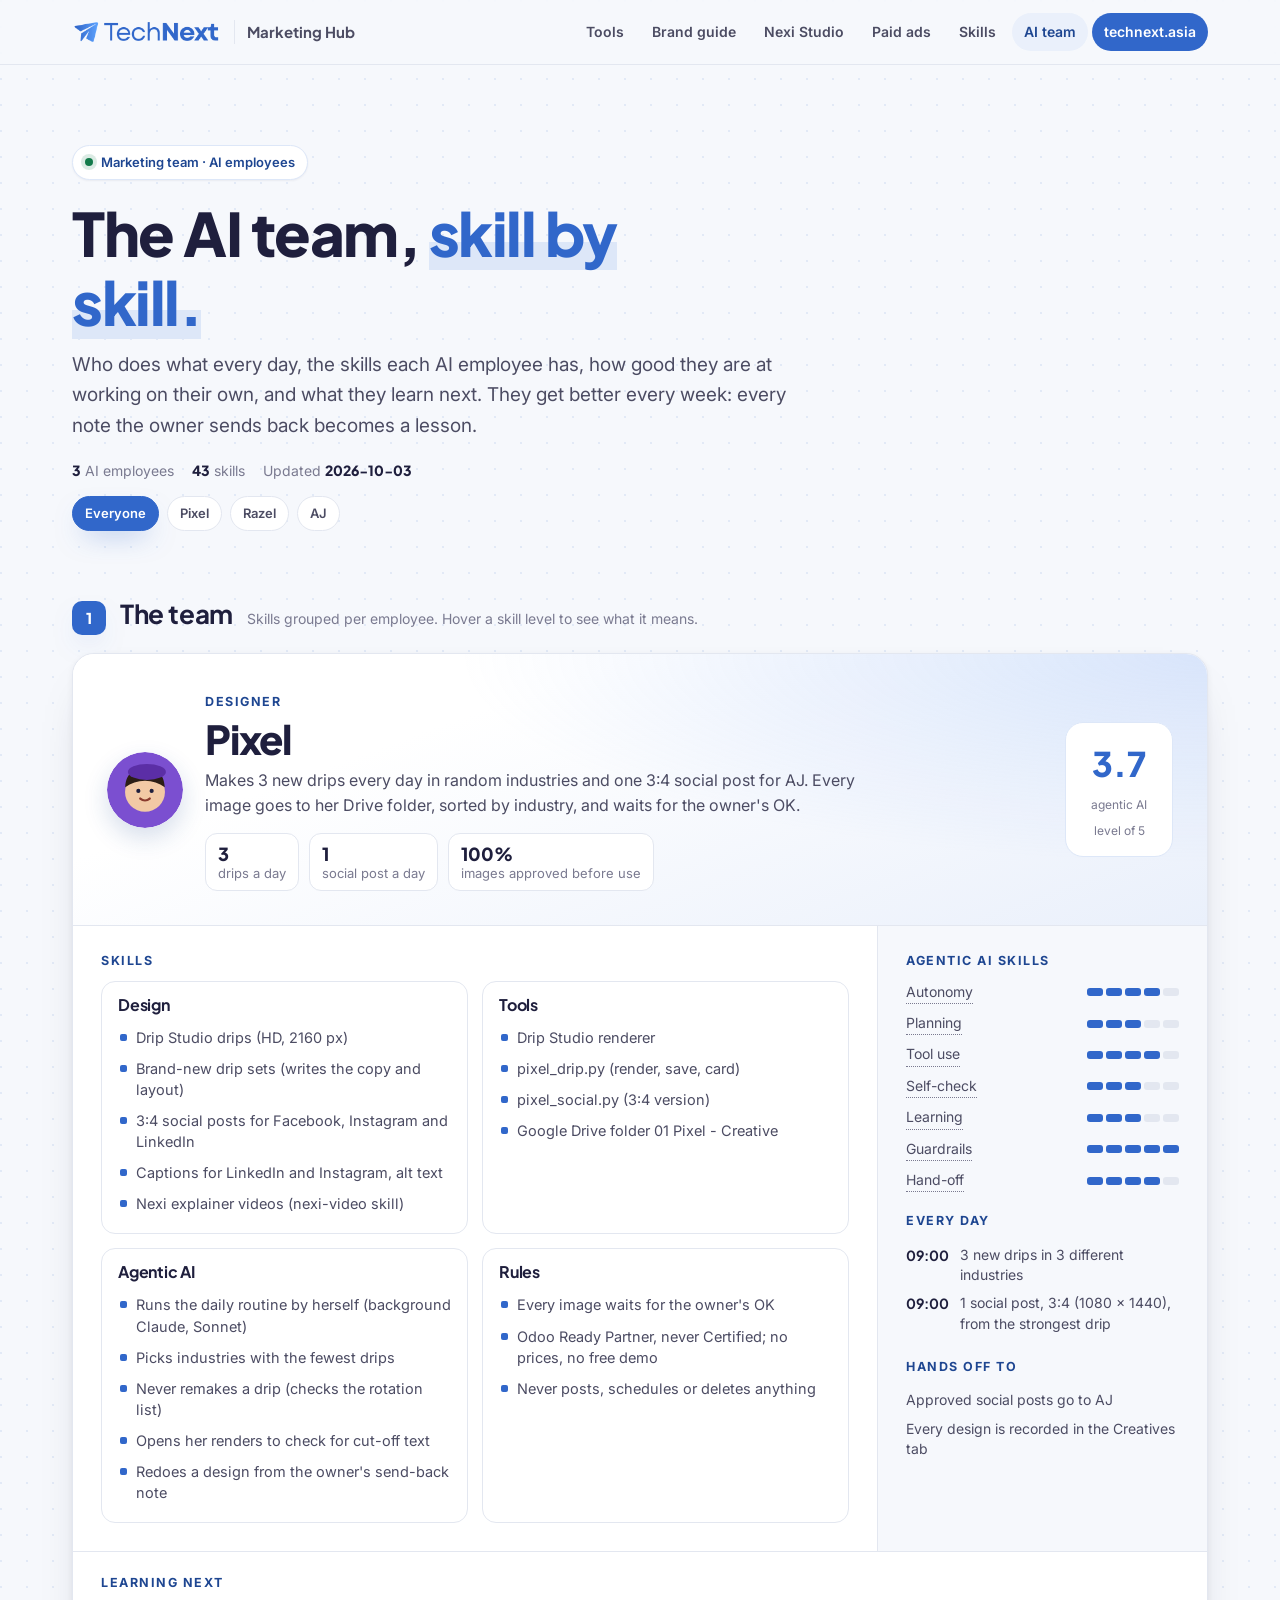
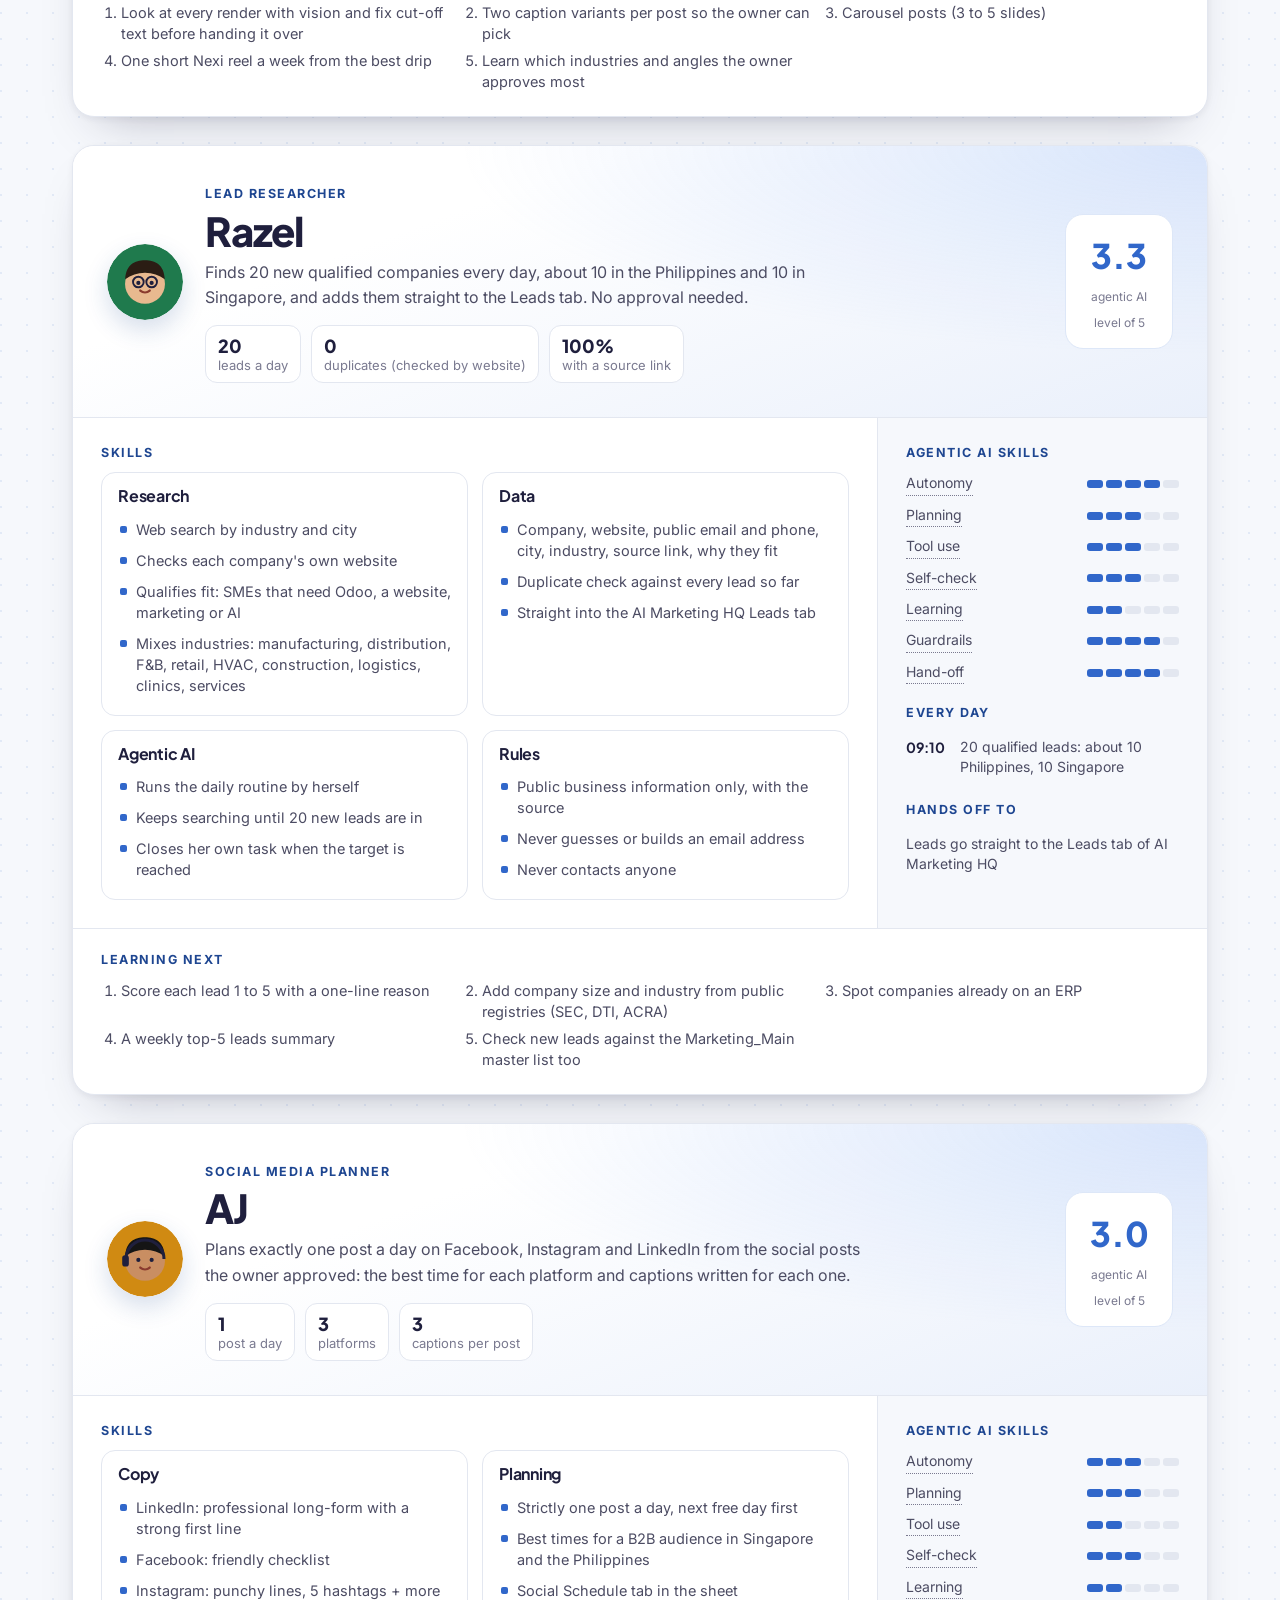
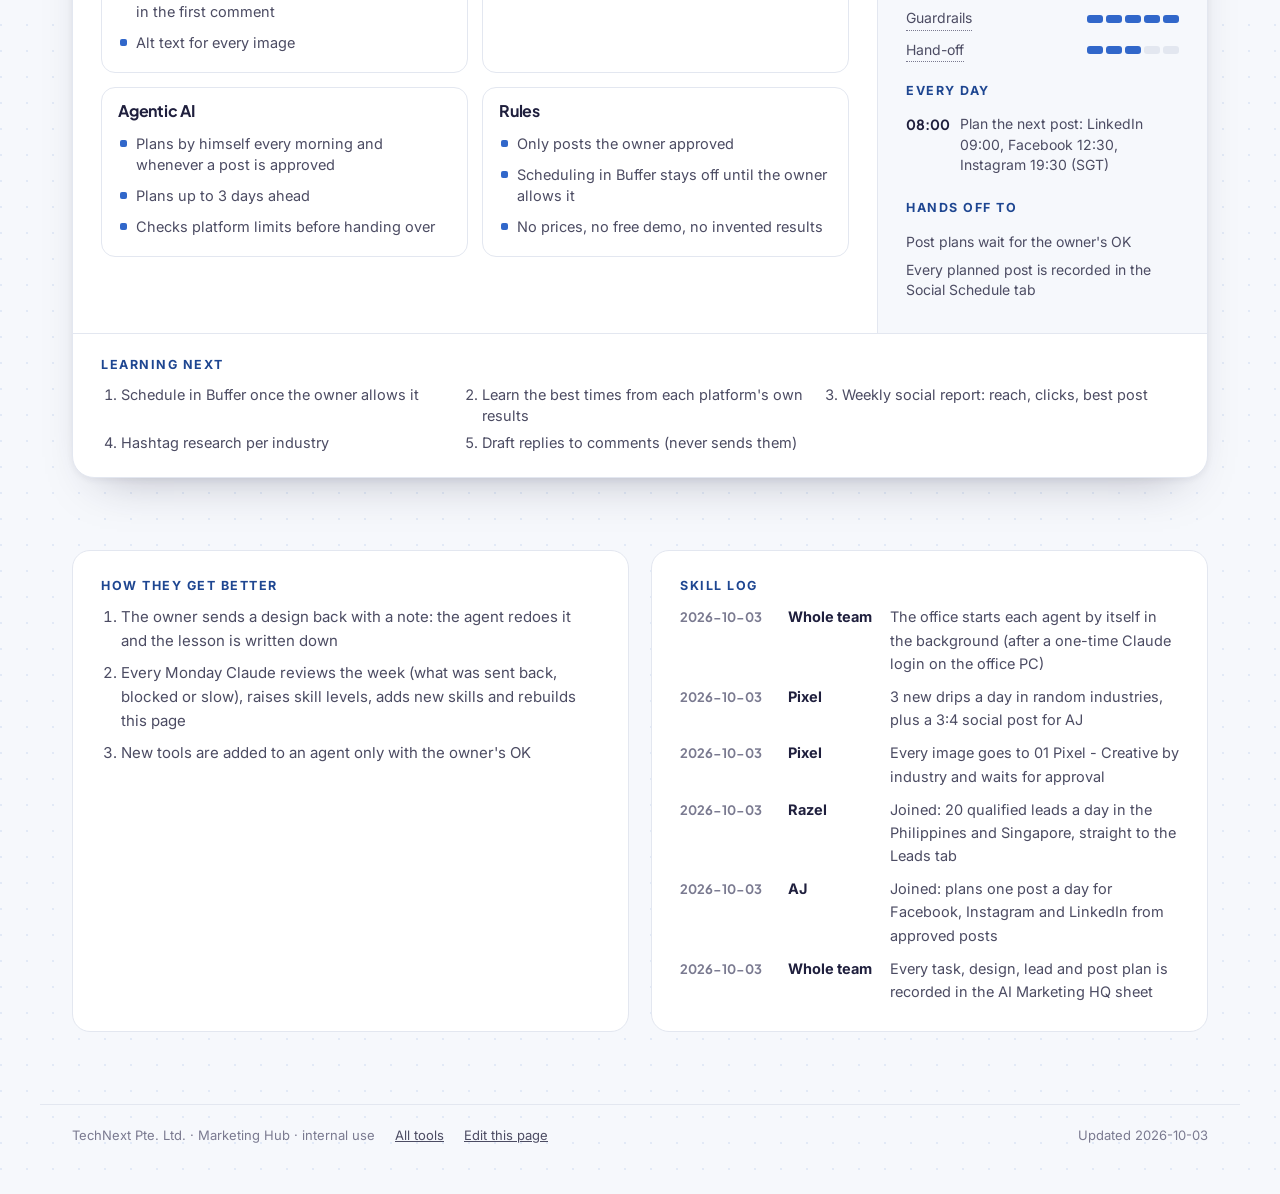
==== ai-team.html @ 6b4c90e6 "Hub: AI team page (Pixel, Razel, AJ) - skills per employee, agentic AI levels, daily routine, learni" ====
<!DOCTYPE html>
<html lang="en">
<head>
<meta charset="utf-8">
<meta name="viewport" content="width=device-width, initial-scale=1">
<meta name="robots" content="noindex,nofollow">
<title>AI Team &middot; TechNext Marketing Hub</title>
<meta name="description" content="TechNext's AI marketing employees: Pixel the designer, Razel the lead researcher and AJ the social media planner. What each one does every day, their skills by category, their agentic AI skill levels and what they learn next.">
<link rel="icon" type="image/png" href="assets/logo/technext-brandmark-blue.png">
<link rel="preconnect" href="https://fonts.googleapis.com">
<link rel="preconnect" href="https://fonts.gstatic.com" crossorigin>
<link href="https://fonts.googleapis.com/css2?family=Plus+Jakarta+Sans:wght@700;800&family=Inter:wght@400;500;600&family=Caveat:wght@700&display=swap" rel="stylesheet">
<link rel="stylesheet" href="assets/hub.css?v=6">
<style>
.hero .stats{display:flex;flex-wrap:wrap;gap:6px 18px;margin-top:18px;font-size:14px;color:var(--ink-3)}
.hero .stats b{color:var(--ink);font-family:var(--font-display);font-weight:800}
.emps{display:grid;gap:28px}
.emp{background:var(--card);border:1px solid var(--line);border-radius:22px;box-shadow:var(--shadow-md);overflow:clip;scroll-margin-top:80px}
.ehead{display:grid;grid-template-columns:auto minmax(0,1fr) auto;gap:22px;align-items:center;padding:clamp(20px,3vw,34px);
  background:radial-gradient(120% 140% at 100% 0%,rgba(111,160,245,.22),transparent 55%),linear-gradient(160deg,#fff 30%,var(--blue-050))}
.ehead .av{border-radius:50%;box-shadow:0 10px 24px rgba(30,70,145,.18)}
.ehead .role{font-size:12.5px;font-weight:700;letter-spacing:.12em;text-transform:uppercase;color:var(--blue-700)}
.ehead h3{font-size:clamp(28px,3.6vw,40px);font-weight:800;letter-spacing:-.03em;margin:2px 0 6px}
.ehead p{margin:0;color:var(--ink-2);font-size:16px;line-height:1.6;max-width:66ch}
.kpis{display:flex;flex-wrap:wrap;gap:10px;margin:14px 0 0;padding:0;list-style:none}
.kpis li{background:#fff;border:1px solid var(--line);border-radius:12px;padding:8px 12px;font-size:13px;color:var(--ink-3);line-height:1.3}
.kpis b{display:block;font-family:var(--font-display);font-size:18px;color:var(--ink);font-weight:800}
.score{text-align:center;background:#fff;border:1px solid var(--blue-100);border-radius:18px;padding:14px 16px;min-width:108px}
.score b{display:block;font-family:var(--font-display);font-size:34px;font-weight:800;color:var(--blue)}
.score span{font-size:12px;color:var(--ink-3);line-height:1.3}
.ebody{display:grid;grid-template-columns:minmax(0,1fr) 330px;border-top:1px solid var(--line)}
.skills{padding:clamp(18px,2.6vw,28px)}
.lbl{font-size:12.5px;font-weight:700;letter-spacing:.12em;text-transform:uppercase;color:var(--blue-700);margin:0 0 12px;font-family:var(--font-body)}
.cats{display:grid;grid-template-columns:repeat(2,minmax(0,1fr));gap:14px}
.cat{border:1px solid var(--line);border-radius:14px;padding:14px 16px;background:#fff}
.cat h4{margin:0 0 8px;font-family:var(--font-display);font-size:16px;font-weight:700;color:var(--ink)}
.cat ul,.plain,.daily{margin:0;padding:0;list-style:none}
.cat li{position:relative;padding:5px 0 5px 18px;font-size:14.5px;line-height:1.45;color:var(--ink-2)}
.cat li::before{content:"";position:absolute;left:2px;top:12px;width:7px;height:7px;border-radius:2px;background:var(--blue)}
.side{padding:clamp(18px,2.6vw,28px);background:var(--bg);border-left:1px solid var(--line);display:grid;gap:22px;align-content:start}
.levels{margin:0;padding:0;list-style:none;display:grid;gap:8px}
.levels li{display:flex;align-items:center;justify-content:space-between;gap:10px;font-size:14px;color:var(--ink-2)}
.dn{border-bottom:1px dotted var(--ink-3);cursor:help}
.meter{display:inline-flex;gap:3px}
.meter i{width:16px;height:8px;border-radius:3px;background:var(--line)}
.meter i.on{background:var(--blue)}
.daily li{display:flex;gap:10px;font-size:14px;line-height:1.45;color:var(--ink-2);padding:4px 0}
.daily b{font-family:var(--font-display);color:var(--ink);min-width:44px}
.plain li{font-size:14px;line-height:1.45;color:var(--ink-2);padding:4px 0}
.efoot{border-top:1px solid var(--line);padding:clamp(16px,2.4vw,24px) clamp(18px,2.6vw,28px)}
.next{margin:0;padding-left:20px;display:grid;grid-template-columns:repeat(auto-fill,minmax(260px,1fr));gap:6px 24px}
.next li{font-size:14.5px;line-height:1.45;color:var(--ink-2)}
.loop,.log{background:var(--card);border:1px solid var(--line);border-radius:18px;padding:clamp(18px,2.6vw,28px)}
.loop ol{margin:0;padding-left:20px;display:grid;gap:8px;font-size:15px;color:var(--ink-2)}
.log ul{margin:0;padding:0;list-style:none;display:grid;gap:10px}
.log li{display:grid;grid-template-columns:96px 90px minmax(0,1fr);gap:12px;font-size:14.5px;color:var(--ink-2);align-items:baseline}
.log time{font-family:var(--font-display);font-weight:700;color:var(--ink-3);font-size:13px}
.log b{color:var(--ink)}
.two{display:grid;grid-template-columns:minmax(0,1fr) minmax(0,1fr);gap:22px}
.is-hidden{display:none!important}
@media (max-width:900px){.ebody{grid-template-columns:minmax(0,1fr)}.side{border-left:0;border-top:1px solid var(--line)}.two{grid-template-columns:minmax(0,1fr)}}
@media (max-width:640px){.ehead{grid-template-columns:minmax(0,1fr)}.ehead .av{width:60px;height:60px}.score{justify-self:start}.cats{grid-template-columns:minmax(0,1fr)}.log li{grid-template-columns:minmax(0,1fr)}}
</style>
</head>
<body>
<header class="top">
  <div class="wrap">
    <a class="brand" href="index.html"><img src="assets/logo/technext-wide-blue.png" alt="TechNext" width="150" height="30"><b>Marketing Hub</b></a>
    <nav class="nav" aria-label="Hub">
      <a href="index.html">Tools</a>
      <a href="branding.html">Brand guide</a>
      <a href="nexi-studio.html">Nexi Studio</a>
      <a href="paid-ads.html">Paid ads</a>
      <a href="skills.html">Skills</a>
      <a href="ai-team.html" aria-current="page">AI team</a>
      <a class="cta" href="https://technext.asia" target="_blank" rel="noopener">technext.asia</a>
    </nav>
  </div>
</header>

<section class="hero">
  <div class="wrap">
    <span class="kicker"><i></i>Marketing team &middot; AI employees</span>
    <h1>The AI team, <em>skill by skill.</em></h1>
    <p>Who does what every day, the skills each AI employee has, how good they are at working on their own, and what they learn next. They get better every week: every note the owner sends back becomes a lesson.</p>
    <div class="stats"><span><b>3</b> AI employees</span><span><b>43</b> skills</span><span>Updated <b>2026-10-03</b></span></div>
    <div class="chips" role="group" aria-label="Show one employee"><button class="chip" data-who="" aria-pressed="true">Everyone</button><button class="chip" data-who="pixel" aria-pressed="false">Pixel</button><button class="chip" data-who="razel" aria-pressed="false">Razel</button><button class="chip" data-who="aj" aria-pressed="false">AJ</button></div>
  </div>
</section>

<section>
  <div class="wrap">
    <div class="sec-head"><span class="n">1</span><h2>The team</h2><p>Skills grouped per employee. Hover a skill level to see what it means.</p></div>
    <div class="emps">
<article class="emp" id="pixel" data-who="pixel">
  <header class="ehead">
    <svg class="av" width="76" height="76" viewBox="0 0 40 40" aria-hidden="true"><circle cx="20" cy="20" r="20" fill="#7B4FD0"/><circle cx="20" cy="21" r="10.5" fill="#F2C9A5"/><path d="M9.6 18.5C10 11 14.5 8.6 20 8.6s10 2.4 10.4 9.9c-3-2.2-6.4-3.4-10.4-3.4S12.6 16.3 9.6 18.5z" fill="#2C1E16"/><circle cx="16.5" cy="20.5" r="1.1" fill="#1F1F3D"/><circle cx="23.5" cy="20.5" r="1.1" fill="#1F1F3D"/><path d="M17.5 24.5c1.5 1.3 3.5 1.3 5 0" stroke="#8A3B2E" stroke-width="1.2" fill="none" stroke-linecap="round"/><ellipse cx="21" cy="10.5" rx="10" ry="4.2" fill="#5B2EA6"/></svg>
    <div><span class="role">Designer</span><h3>Pixel</h3><p>Makes 3 new drips every day in random industries and one 3:4 social post for AJ. Every image goes to her Drive folder, sorted by industry, and waits for the owner&#x27;s OK.</p><ul class="kpis"><li><b>3</b>drips a day</li><li><b>1</b>social post a day</li><li><b>100%</b>images approved before use</li></ul></div>
    <div class="score" title="Average agentic AI level"><b>3.7</b><span>agentic AI<br>level of 5</span></div>
  </header>
  <div class="ebody">
    <div class="skills"><h4 class="lbl">Skills</h4><div class="cats"><div class="cat"><h4>Design</h4><ul><li>Drip Studio drips (HD, 2160 px)</li><li>Brand-new drip sets (writes the copy and layout)</li><li>3:4 social posts for Facebook, Instagram and LinkedIn</li><li>Captions for LinkedIn and Instagram, alt text</li><li>Nexi explainer videos (nexi-video skill)</li></ul></div><div class="cat"><h4>Tools</h4><ul><li>Drip Studio renderer</li><li>pixel_drip.py (render, save, card)</li><li>pixel_social.py (3:4 version)</li><li>Google Drive folder 01 Pixel - Creative</li></ul></div><div class="cat"><h4>Agentic AI</h4><ul><li>Runs the daily routine by herself (background Claude, Sonnet)</li><li>Picks industries with the fewest drips</li><li>Never remakes a drip (checks the rotation list)</li><li>Opens her renders to check for cut-off text</li><li>Redoes a design from the owner&#x27;s send-back note</li></ul></div><div class="cat"><h4>Rules</h4><ul><li>Every image waits for the owner&#x27;s OK</li><li>Odoo Ready Partner, never Certified; no prices, no free demo</li><li>Never posts, schedules or deletes anything</li></ul></div></div></div>
    <aside class="side">
      <div><h4 class="lbl">Agentic AI skills</h4><ul class="levels"><li><span class="dn" title="Starts and finishes work without being asked">Autonomy</span><span class="meter" role="img" aria-label="4 of 5"><i class="on"></i><i class="on"></i><i class="on"></i><i class="on"></i><i class=""></i></span></li><li><span class="dn" title="Breaks a job into the right steps">Planning</span><span class="meter" role="img" aria-label="3 of 5"><i class="on"></i><i class="on"></i><i class="on"></i><i class=""></i><i class=""></i></span></li><li><span class="dn" title="Uses the right tool or script for each step">Tool use</span><span class="meter" role="img" aria-label="4 of 5"><i class="on"></i><i class="on"></i><i class="on"></i><i class="on"></i><i class=""></i></span></li><li><span class="dn" title="Checks its own work before handing it over">Self-check</span><span class="meter" role="img" aria-label="3 of 5"><i class="on"></i><i class="on"></i><i class="on"></i><i class=""></i><i class=""></i></span></li><li><span class="dn" title="Remembers lessons and does not repeat mistakes">Learning</span><span class="meter" role="img" aria-label="3 of 5"><i class="on"></i><i class="on"></i><i class="on"></i><i class=""></i><i class=""></i></span></li><li><span class="dn" title="Stays in its lane and follows the house rules">Guardrails</span><span class="meter" role="img" aria-label="5 of 5"><i class="on"></i><i class="on"></i><i class="on"></i><i class="on"></i><i class="on"></i></span></li><li><span class="dn" title="Passes work cleanly to the owner, the sheet or a teammate">Hand-off</span><span class="meter" role="img" aria-label="4 of 5"><i class="on"></i><i class="on"></i><i class="on"></i><i class="on"></i><i class=""></i></span></li></ul></div>
      <div><h4 class="lbl">Every day</h4><ul class="daily"><li><b>09:00</b>3 new drips in 3 different industries</li><li><b>09:00</b>1 social post, 3:4 (1080 x 1440), from the strongest drip</li></ul></div>
      <div><h4 class="lbl">Hands off to</h4><ul class="plain"><li>Approved social posts go to AJ</li><li>Every design is recorded in the Creatives tab</li></ul></div>
    </aside>
  </div>
  <footer class="efoot"><h4 class="lbl">Learning next</h4><ol class="next"><li>Look at every render with vision and fix cut-off text before handing it over</li><li>Two caption variants per post so the owner can pick</li><li>Carousel posts (3 to 5 slides)</li><li>One short Nexi reel a week from the best drip</li><li>Learn which industries and angles the owner approves most</li></ol></footer>
</article>
<article class="emp" id="razel" data-who="razel">
  <header class="ehead">
    <svg class="av" width="76" height="76" viewBox="0 0 40 40" aria-hidden="true"><circle cx="20" cy="20" r="20" fill="#1F7A4D"/><circle cx="20" cy="21" r="10.5" fill="#E8B98F"/><path d="M9.6 18.5C10 11 14.5 8.6 20 8.6s10 2.4 10.4 9.9c-3-2.2-6.4-3.4-10.4-3.4S12.6 16.3 9.6 18.5z" fill="#2B1D14"/><circle cx="16.5" cy="20.5" r="1.1" fill="#1F1F3D"/><circle cx="23.5" cy="20.5" r="1.1" fill="#1F1F3D"/><path d="M17.5 24.5c1.5 1.3 3.5 1.3 5 0" stroke="#8A3B2E" stroke-width="1.2" fill="none" stroke-linecap="round"/><circle cx="16.5" cy="20" r="2.8" fill="none" stroke="#1F1F3D" stroke-width="1"/><circle cx="23.5" cy="20" r="2.8" fill="none" stroke="#1F1F3D" stroke-width="1"/></svg>
    <div><span class="role">Lead researcher</span><h3>Razel</h3><p>Finds 20 new qualified companies every day, about 10 in the Philippines and 10 in Singapore, and adds them straight to the Leads tab. No approval needed.</p><ul class="kpis"><li><b>20</b>leads a day</li><li><b>0</b>duplicates (checked by website)</li><li><b>100%</b>with a source link</li></ul></div>
    <div class="score" title="Average agentic AI level"><b>3.3</b><span>agentic AI<br>level of 5</span></div>
  </header>
  <div class="ebody">
    <div class="skills"><h4 class="lbl">Skills</h4><div class="cats"><div class="cat"><h4>Research</h4><ul><li>Web search by industry and city</li><li>Checks each company&#x27;s own website</li><li>Qualifies fit: SMEs that need Odoo, a website, marketing or AI</li><li>Mixes industries: manufacturing, distribution, F&amp;B, retail, HVAC, construction, logistics, clinics, services</li></ul></div><div class="cat"><h4>Data</h4><ul><li>Company, website, public email and phone, city, industry, source link, why they fit</li><li>Duplicate check against every lead so far</li><li>Straight into the AI Marketing HQ Leads tab</li></ul></div><div class="cat"><h4>Agentic AI</h4><ul><li>Runs the daily routine by herself</li><li>Keeps searching until 20 new leads are in</li><li>Closes her own task when the target is reached</li></ul></div><div class="cat"><h4>Rules</h4><ul><li>Public business information only, with the source</li><li>Never guesses or builds an email address</li><li>Never contacts anyone</li></ul></div></div></div>
    <aside class="side">
      <div><h4 class="lbl">Agentic AI skills</h4><ul class="levels"><li><span class="dn" title="Starts and finishes work without being asked">Autonomy</span><span class="meter" role="img" aria-label="4 of 5"><i class="on"></i><i class="on"></i><i class="on"></i><i class="on"></i><i class=""></i></span></li><li><span class="dn" title="Breaks a job into the right steps">Planning</span><span class="meter" role="img" aria-label="3 of 5"><i class="on"></i><i class="on"></i><i class="on"></i><i class=""></i><i class=""></i></span></li><li><span class="dn" title="Uses the right tool or script for each step">Tool use</span><span class="meter" role="img" aria-label="3 of 5"><i class="on"></i><i class="on"></i><i class="on"></i><i class=""></i><i class=""></i></span></li><li><span class="dn" title="Checks its own work before handing it over">Self-check</span><span class="meter" role="img" aria-label="3 of 5"><i class="on"></i><i class="on"></i><i class="on"></i><i class=""></i><i class=""></i></span></li><li><span class="dn" title="Remembers lessons and does not repeat mistakes">Learning</span><span class="meter" role="img" aria-label="2 of 5"><i class="on"></i><i class="on"></i><i class=""></i><i class=""></i><i class=""></i></span></li><li><span class="dn" title="Stays in its lane and follows the house rules">Guardrails</span><span class="meter" role="img" aria-label="4 of 5"><i class="on"></i><i class="on"></i><i class="on"></i><i class="on"></i><i class=""></i></span></li><li><span class="dn" title="Passes work cleanly to the owner, the sheet or a teammate">Hand-off</span><span class="meter" role="img" aria-label="4 of 5"><i class="on"></i><i class="on"></i><i class="on"></i><i class="on"></i><i class=""></i></span></li></ul></div>
      <div><h4 class="lbl">Every day</h4><ul class="daily"><li><b>09:10</b>20 qualified leads: about 10 Philippines, 10 Singapore</li></ul></div>
      <div><h4 class="lbl">Hands off to</h4><ul class="plain"><li>Leads go straight to the Leads tab of AI Marketing HQ</li></ul></div>
    </aside>
  </div>
  <footer class="efoot"><h4 class="lbl">Learning next</h4><ol class="next"><li>Score each lead 1 to 5 with a one-line reason</li><li>Add company size and industry from public registries (SEC, DTI, ACRA)</li><li>Spot companies already on an ERP</li><li>A weekly top-5 leads summary</li><li>Check new leads against the Marketing_Main master list too</li></ol></footer>
</article>
<article class="emp" id="aj" data-who="aj">
  <header class="ehead">
    <svg class="av" width="76" height="76" viewBox="0 0 40 40" aria-hidden="true"><circle cx="20" cy="20" r="20" fill="#D08A12"/><circle cx="20" cy="21" r="10.5" fill="#C98E62"/><path d="M9.6 18.5C10 11 14.5 8.6 20 8.6s10 2.4 10.4 9.9c-3-2.2-6.4-3.4-10.4-3.4S12.6 16.3 9.6 18.5z" fill="#151515"/><circle cx="16.5" cy="20.5" r="1.1" fill="#1F1F3D"/><circle cx="23.5" cy="20.5" r="1.1" fill="#1F1F3D"/><path d="M17.5 24.5c1.5 1.3 3.5 1.3 5 0" stroke="#8A3B2E" stroke-width="1.2" fill="none" stroke-linecap="round"/><path d="M10 20a10 10 0 0 1 20 0" stroke="#1F1F3D" stroke-width="1.6" fill="none"/><rect x="8" y="18" width="3.5" height="6" rx="1.5" fill="#1F1F3D"/></svg>
    <div><span class="role">Social media planner</span><h3>AJ</h3><p>Plans exactly one post a day on Facebook, Instagram and LinkedIn from the social posts the owner approved: the best time for each platform and captions written for each one.</p><ul class="kpis"><li><b>1</b>post a day</li><li><b>3</b>platforms</li><li><b>3</b>captions per post</li></ul></div>
    <div class="score" title="Average agentic AI level"><b>3.0</b><span>agentic AI<br>level of 5</span></div>
  </header>
  <div class="ebody">
    <div class="skills"><h4 class="lbl">Skills</h4><div class="cats"><div class="cat"><h4>Copy</h4><ul><li>LinkedIn: professional long-form with a strong first line</li><li>Facebook: friendly checklist</li><li>Instagram: punchy lines, 5 hashtags + more in the first comment</li><li>Alt text for every image</li></ul></div><div class="cat"><h4>Planning</h4><ul><li>Strictly one post a day, next free day first</li><li>Best times for a B2B audience in Singapore and the Philippines</li><li>Social Schedule tab in the sheet</li></ul></div><div class="cat"><h4>Agentic AI</h4><ul><li>Plans by himself every morning and whenever a post is approved</li><li>Plans up to 3 days ahead</li><li>Checks platform limits before handing over</li></ul></div><div class="cat"><h4>Rules</h4><ul><li>Only posts the owner approved</li><li>Scheduling in Buffer stays off until the owner allows it</li><li>No prices, no free demo, no invented results</li></ul></div></div></div>
    <aside class="side">
      <div><h4 class="lbl">Agentic AI skills</h4><ul class="levels"><li><span class="dn" title="Starts and finishes work without being asked">Autonomy</span><span class="meter" role="img" aria-label="3 of 5"><i class="on"></i><i class="on"></i><i class="on"></i><i class=""></i><i class=""></i></span></li><li><span class="dn" title="Breaks a job into the right steps">Planning</span><span class="meter" role="img" aria-label="3 of 5"><i class="on"></i><i class="on"></i><i class="on"></i><i class=""></i><i class=""></i></span></li><li><span class="dn" title="Uses the right tool or script for each step">Tool use</span><span class="meter" role="img" aria-label="2 of 5"><i class="on"></i><i class="on"></i><i class=""></i><i class=""></i><i class=""></i></span></li><li><span class="dn" title="Checks its own work before handing it over">Self-check</span><span class="meter" role="img" aria-label="3 of 5"><i class="on"></i><i class="on"></i><i class="on"></i><i class=""></i><i class=""></i></span></li><li><span class="dn" title="Remembers lessons and does not repeat mistakes">Learning</span><span class="meter" role="img" aria-label="2 of 5"><i class="on"></i><i class="on"></i><i class=""></i><i class=""></i><i class=""></i></span></li><li><span class="dn" title="Stays in its lane and follows the house rules">Guardrails</span><span class="meter" role="img" aria-label="5 of 5"><i class="on"></i><i class="on"></i><i class="on"></i><i class="on"></i><i class="on"></i></span></li><li><span class="dn" title="Passes work cleanly to the owner, the sheet or a teammate">Hand-off</span><span class="meter" role="img" aria-label="3 of 5"><i class="on"></i><i class="on"></i><i class="on"></i><i class=""></i><i class=""></i></span></li></ul></div>
      <div><h4 class="lbl">Every day</h4><ul class="daily"><li><b>08:00</b>Plan the next post: LinkedIn 09:00, Facebook 12:30, Instagram 19:30 (SGT)</li></ul></div>
      <div><h4 class="lbl">Hands off to</h4><ul class="plain"><li>Post plans wait for the owner&#x27;s OK</li><li>Every planned post is recorded in the Social Schedule tab</li></ul></div>
    </aside>
  </div>
  <footer class="efoot"><h4 class="lbl">Learning next</h4><ol class="next"><li>Schedule in Buffer once the owner allows it</li><li>Learn the best times from each platform&#x27;s own results</li><li>Weekly social report: reach, clicks, best post</li><li>Hashtag research per industry</li><li>Draft replies to comments (never sends them)</li></ol></footer>
</article>
    </div>
  </div>
</section>

<section>
  <div class="wrap two">
    <div class="loop"><h4 class="lbl">How they get better</h4><ol><li>The owner sends a design back with a note: the agent redoes it and the lesson is written down</li><li>Every Monday Claude reviews the week (what was sent back, blocked or slow), raises skill levels, adds new skills and rebuilds this page</li><li>New tools are added to an agent only with the owner&#x27;s OK</li></ol></div>
    <div class="log"><h4 class="lbl">Skill log</h4><ul><li data-who="team"><time>2026-10-03</time><b>Whole team</b>The office starts each agent by itself in the background (after a one-time Claude login on the office PC)</li><li data-who="pixel"><time>2026-10-03</time><b>Pixel</b>3 new drips a day in random industries, plus a 3:4 social post for AJ</li><li data-who="pixel"><time>2026-10-03</time><b>Pixel</b>Every image goes to 01 Pixel - Creative by industry and waits for approval</li><li data-who="razel"><time>2026-10-03</time><b>Razel</b>Joined: 20 qualified leads a day in the Philippines and Singapore, straight to the Leads tab</li><li data-who="aj"><time>2026-10-03</time><b>AJ</b>Joined: plans one post a day for Facebook, Instagram and LinkedIn from approved posts</li><li data-who="team"><time>2026-10-03</time><b>Whole team</b>Every task, design, lead and post plan is recorded in the AI Marketing HQ sheet</li></ul></div>
  </div>
</section>

<footer>
  <div class="wrap">
    <span>TechNext Pte. Ltd. &middot; Marketing Hub &middot; internal use</span>
    <a href="index.html">All tools</a>
    <a href="https://github.com/TechNextSG/technext-marketing-hub" target="_blank" rel="noopener">Edit this page</a>
    <span class="right">Updated 2026-10-03</span>
  </div>
</footer>
<script>
(function () {
  var chips = document.querySelectorAll('.chip[data-who]'), emps = document.querySelectorAll('.emp, .log li');
  function show(who) {
    chips.forEach(function (c) { c.setAttribute('aria-pressed', c.getAttribute('data-who') === who ? 'true' : 'false'); });
    emps.forEach(function (x) { var w = x.getAttribute('data-who'); x.classList.toggle('is-hidden', !!who && w !== who && w !== 'team'); });
  }
  chips.forEach(function (c) { c.addEventListener('click', function () { show(c.getAttribute('data-who')); history.replaceState(null, '', c.getAttribute('data-who') ? '#' + c.getAttribute('data-who') : location.pathname); }); });
  var h = location.hash.slice(1); if (h && document.getElementById(h)) show(h);
})();
</script>
</body>
</html>
---- assets/hub.css ----
/* TechNext Marketing Hub - shared styles. Tokens follow technext.asia site.css. */
:root{
  --blue:#3167CA; --blue-700:#1E4691; --blue-300:#6FA0F5; --blue-100:#DDE7F8; --blue-050:#EAF0FB;
  --ink:#1F1F3D; --ink-2:#4C4C63; --ink-3:#7A7A90; --line:#E3E7F0; --bg:#F6F8FC; --card:#FFFFFF;
  --ok:#137A4A; --warn:#B45309; --odoo:#714B67;
  --font-display:"Plus Jakarta Sans",Inter,system-ui,sans-serif;
  --font-body:Inter,system-ui,-apple-system,"Segoe UI",sans-serif;
  --font-hand:Caveat,"Segoe Print",cursive;
  --r:16px; --r-sm:10px;
  --shadow-sm:0 1px 2px rgba(31,31,61,.06),0 8px 24px -18px rgba(31,31,61,.25);
  --shadow-md:0 2px 6px rgba(31,31,61,.06),0 24px 48px -28px rgba(31,31,61,.35);
  --shadow-blue:0 12px 28px -12px rgba(49,103,202,.55);
  --ease:cubic-bezier(.2,.8,.2,1);
}
*{box-sizing:border-box}
html{scroll-behavior:smooth;-webkit-text-size-adjust:100%}
body{margin:0;background:var(--bg);color:var(--ink);font:400 16px/1.6 var(--font-body);
  background-image:radial-gradient(circle at 1px 1px,rgba(49,103,202,.10) 1px,transparent 0);background-size:26px 26px}
a{color:var(--blue)}
h1,h2,h3,h4{font-family:var(--font-display);letter-spacing:-.015em;line-height:1.15;margin:0}
h1{font-weight:800;letter-spacing:-.025em}
img{max-width:100%;display:block}
button{font:inherit}
.hand{font-family:var(--font-hand);font-weight:700;color:var(--blue);font-size:1.35em;letter-spacing:0}
.wrap{max-width:1200px;margin:0 auto;padding:0 clamp(16px,4vw,32px)}
.sr{position:absolute;width:1px;height:1px;overflow:hidden;clip:rect(0 0 0 0)}

/* header */
.top{position:sticky;top:0;z-index:50;background:rgba(246,248,252,.86);backdrop-filter:saturate(1.4) blur(10px);-webkit-backdrop-filter:saturate(1.4) blur(10px);border-bottom:1px solid var(--line)}
.top .wrap{display:flex;align-items:center;gap:18px;min-height:64px}
.brand{display:flex;align-items:center;gap:12px;text-decoration:none;color:var(--ink)}
.brand img{height:30px;width:auto}
.brand b{font-family:var(--font-display);font-weight:700;font-size:15px;color:var(--ink-2);padding-left:12px;border-left:1px solid var(--line);white-space:nowrap}
.nav{margin-left:auto;display:flex;gap:4px;align-items:center}
.nav a{white-space:nowrap;text-decoration:none;color:var(--ink-2);font-weight:600;font-size:14px;padding:8px 12px;border-radius:999px;transition:background .2s var(--ease),color .2s var(--ease)}
.nav a:hover,.nav a[aria-current]{background:var(--blue-050);color:var(--blue-700)}
.nav a.cta{background:var(--blue);color:#fff}
.nav a.cta:hover{background:var(--blue-700)}

/* hero */
.hero{padding:clamp(40px,7vw,80px) 0 clamp(20px,3vw,32px)}
.hero .kicker{display:inline-flex;align-items:center;gap:8px;font-size:13px;font-weight:600;color:var(--blue-700);background:#fff;border:1px solid var(--blue-100);border-radius:999px;padding:6px 12px;box-shadow:var(--shadow-sm)}
.hero .kicker i{width:8px;height:8px;border-radius:50%;background:var(--ok);box-shadow:0 0 0 4px rgba(19,122,74,.15)}
.hero h1{font-size:clamp(34px,5.4vw,60px);margin:18px 0 14px;max-width:14ch}
.hero h1 em{font-style:normal;color:var(--blue);background:linear-gradient(transparent 62%,var(--blue-100) 62%)}
.hero p{font-size:clamp(16px,1.5vw,19px);color:var(--ink-2);max-width:60ch;margin:0}
.hero .search{margin-top:26px;display:flex;align-items:center;gap:10px;max-width:560px;background:#fff;border:1px solid var(--line);border-radius:14px;padding:6px 6px 6px 16px;box-shadow:var(--shadow-sm);transition:box-shadow .2s var(--ease),border-color .2s var(--ease)}
.hero .search:focus-within{border-color:var(--blue-300);box-shadow:0 0 0 4px var(--blue-050),var(--shadow-sm)}
.hero .search svg{width:18px;height:18px;color:var(--ink-3);flex:none}
.hero .search input{flex:1;border:0;outline:0;font:inherit;font-size:16px;color:var(--ink);background:transparent;min-width:0}
.hero .search kbd{font:600 12px/1 var(--font-body);color:var(--ink-3);border:1px solid var(--line);border-radius:6px;padding:6px 8px;background:var(--bg)}
.hero .chips{display:flex;flex-wrap:wrap;gap:8px;margin-top:14px}
.chip{border:1px solid var(--line);background:#fff;color:var(--ink-2);border-radius:999px;padding:6px 12px;font-size:13px;font-weight:600;cursor:pointer;transition:all .18s var(--ease)}
.chip:hover{border-color:var(--blue-300);color:var(--blue-700)}
.chip[aria-pressed="true"]{background:var(--blue);border-color:var(--blue);color:#fff;box-shadow:var(--shadow-blue)}

/* sections */
section{padding:clamp(22px,3vw,36px) 0;scroll-margin-top:124px}
.sec-head{display:flex;align-items:baseline;gap:14px;margin-bottom:18px;flex-wrap:wrap}
.sec-head h2{font-size:clamp(20px,2.4vw,26px);font-weight:700}
.sec-head .n{font-family:var(--font-display);font-weight:800;color:#fff;background:var(--blue);border-radius:10px;width:34px;height:34px;display:inline-grid;place-items:center;font-size:15px;box-shadow:var(--shadow-blue)}
.sec-head p{margin:0;color:var(--ink-3);font-size:14px}
.sec-head .count{margin-left:auto;font-size:13px;color:var(--ink-3)}

/* app cards */
.grid{display:grid;grid-template-columns:repeat(auto-fill,minmax(min(100%,340px),1fr));gap:22px}
.app{position:relative;display:flex;flex-direction:column;background:var(--card);border:1px solid var(--line);border-radius:var(--r);overflow:hidden;box-shadow:var(--shadow-sm);transition:transform .35s var(--ease),box-shadow .35s var(--ease),border-color .35s var(--ease)}
.app:hover{transform:translateY(-4px);box-shadow:var(--shadow-md);border-color:var(--blue-100)}
.app.is-hidden{display:none}
.app .shot{position:relative;aspect-ratio:16/10;overflow:hidden;background:var(--blue-050);border-bottom:1px solid var(--line)}
.app .shot img{width:100%;height:100%;object-fit:cover;object-position:top;transform:scale(1.001);transition:transform .9s var(--ease)}
.app:hover .shot img{transform:scale(1.04)}
.app .shot .tag{position:absolute;left:12px;top:12px;display:flex;gap:6px}
.badge{display:inline-flex;align-items:center;gap:6px;font-size:11px;font-weight:700;letter-spacing:.04em;text-transform:uppercase;border-radius:999px;padding:5px 9px;background:rgba(255,255,255,.92);color:var(--ink-2);border:1px solid rgba(31,31,61,.08);backdrop-filter:blur(6px)}
.badge.live::before{content:"";width:7px;height:7px;border-radius:50%;background:var(--ok)}
.badge.unlisted::before{content:"";width:7px;height:7px;border-radius:50%;background:var(--warn)}
.badge.login::before{content:"";width:7px;height:7px;border-radius:50%;background:var(--blue)}
.app .body{padding:18px 20px 20px;display:flex;flex-direction:column;gap:10px;flex:1}
.app .num{font-family:var(--font-display);font-weight:800;font-size:12px;color:var(--blue);letter-spacing:.1em}
.app h3{font-size:21px;font-weight:700}
.app h3 a{color:inherit;text-decoration:none}
.app h3 a::after{content:"";position:absolute;inset:0}
.app p{margin:0;color:var(--ink-2);font-size:14.5px;line-height:1.55}
.app .use{font-size:13px;color:var(--ink-3);display:flex;gap:8px;align-items:flex-start}
.app .use b{color:var(--ink-2);font-weight:600;white-space:nowrap}
.app .links{display:flex;flex-wrap:wrap;gap:8px;margin-top:auto;padding-top:8px;position:relative;z-index:1}
.btn{display:inline-flex;align-items:center;gap:7px;text-decoration:none;font-weight:600;font-size:13.5px;border-radius:10px;padding:9px 13px;border:1px solid var(--line);background:#fff;color:var(--ink);transition:all .2s var(--ease);cursor:pointer;line-height:1}
.btn:hover{border-color:var(--blue-300);color:var(--blue-700);background:var(--blue-050)}
.btn.p{background:var(--blue);border-color:var(--blue);color:#fff;box-shadow:var(--shadow-blue)}
.btn.p:hover{background:var(--blue-700);border-color:var(--blue-700);color:#fff}
.btn svg{width:14px;height:14px}
.btn.copied{background:var(--ok);border-color:var(--ok);color:#fff}

/* utility rows */
.rows{display:grid;grid-template-columns:repeat(auto-fill,minmax(min(100%,260px),1fr));gap:12px}
.row{display:flex;gap:12px;align-items:flex-start;text-decoration:none;color:inherit;background:#fff;border:1px solid var(--line);border-radius:var(--r-sm);padding:14px;transition:all .25s var(--ease)}
.row:hover{border-color:var(--blue-100);box-shadow:var(--shadow-sm);transform:translateY(-2px)}
.row .ico{width:38px;height:38px;border-radius:10px;background:var(--blue-050);color:var(--blue);display:grid;place-items:center;flex:none}
.row .ico svg{width:18px;height:18px}
.row b{display:block;font-size:14.5px;font-weight:600}
.row span{display:block;font-size:13px;color:var(--ink-3);line-height:1.45}

/* branding page */
.subnav{position:sticky;top:64px;z-index:40;background:rgba(246,248,252,.9);backdrop-filter:blur(8px);border-bottom:1px solid var(--line)}
.subnav .wrap{display:flex;gap:6px;overflow-x:auto;padding-top:8px;padding-bottom:8px;scrollbar-width:none}
.subnav .wrap::-webkit-scrollbar{display:none}
.subnav a{flex:none;text-decoration:none;font-size:13px;font-weight:600;color:var(--ink-2);padding:7px 12px;border-radius:999px;border:1px solid transparent;transition:all .2s var(--ease)}
.subnav a:hover{background:#fff;border-color:var(--line)}
.subnav a.on{background:var(--blue);color:#fff}
.card{background:#fff;border:1px solid var(--line);border-radius:var(--r);padding:clamp(16px,2.4vw,24px);box-shadow:var(--shadow-sm)}
.card+.card{margin-top:14px}
.logos{display:grid;grid-template-columns:repeat(auto-fill,minmax(min(100%,210px),1fr));gap:14px}
.logo{background:#fff;border:1px solid var(--line);border-radius:var(--r-sm);overflow:hidden;display:flex;flex-direction:column;transition:all .25s var(--ease)}
.logo:hover{border-color:var(--blue-100);box-shadow:var(--shadow-sm);transform:translateY(-2px)}
.logo .pv{aspect-ratio:3/2;display:grid;place-items:center;padding:18px;
  background-color:#fff;background-image:linear-gradient(45deg,#eef1f6 25%,transparent 25%),linear-gradient(-45deg,#eef1f6 25%,transparent 25%),linear-gradient(45deg,transparent 75%,#eef1f6 75%),linear-gradient(-45deg,transparent 75%,#eef1f6 75%);background-size:16px 16px;background-position:0 0,0 8px,8px -8px,-8px 0}
.logo .pv.dark{background:var(--blue-700);background-image:none}
.logo .pv.plain{background:#fff;background-image:none}
.logo .pv img{max-height:100%;max-width:100%;width:auto;height:auto;object-fit:contain}
.logo .pv.sq img{height:100%}
.logo .pv.sq.hz img{height:auto;width:100%;transform:scale(1.7)}
.logo .meta{padding:12px 14px 14px;display:flex;align-items:center;gap:8px;flex-wrap:wrap}
.logo .meta b{font-size:14px;font-weight:600;flex:1 1 auto}
.logo .meta small{font-size:12px;color:var(--ink-3);width:100%}
.logo .meta .btn{padding:7px 10px;font-size:12.5px}
.swatches{display:grid;grid-template-columns:repeat(auto-fill,minmax(min(100%,150px),1fr));gap:12px}
.sw{display:flex;flex-direction:column;border:1px solid var(--line);border-radius:var(--r-sm);overflow:hidden;cursor:pointer;background:#fff;text-align:left;padding:0;transition:all .25s var(--ease)}
.sw:hover{transform:translateY(-2px);box-shadow:var(--shadow-sm)}
.sw .c{display:block;height:74px;position:relative}
.sw .c::after{content:"copy";position:absolute;right:8px;top:8px;font-size:10px;font-weight:700;letter-spacing:.08em;text-transform:uppercase;background:rgba(255,255,255,.9);color:var(--ink-2);padding:3px 6px;border-radius:6px;opacity:0;transition:opacity .2s}
.sw:hover .c::after{opacity:1}
.sw.copied .c::after{content:"copied";opacity:1;background:var(--ok);color:#fff}
.sw .t{display:block;padding:10px 12px;flex:1}
.sw .t b{display:block;font-size:13.5px;font-weight:600}
.sw .t code{font-size:12.5px;color:var(--ink-3)}
.sw .t small{display:block;font-size:12px;color:var(--ink-3);margin-top:2px}
.type{display:grid;grid-template-columns:repeat(auto-fit,minmax(min(100%,260px),1fr));gap:14px}
.type .t{border:1px solid var(--line);border-radius:var(--r-sm);padding:18px}
.type .t .sample{font-size:40px;line-height:1.05;margin-bottom:10px;color:var(--ink)}
.type .t.display .sample{font-family:var(--font-display);font-weight:800;letter-spacing:-.025em}
.type .t.body .sample{font-family:var(--font-body);font-weight:400;font-size:30px}
.type .t.hand .sample{font-family:var(--font-hand);font-weight:700;color:var(--blue)}
.type .t b{display:block;font-size:14.5px}
.type .t span{font-size:13px;color:var(--ink-3);display:block}
table{width:100%;border-collapse:collapse;font-size:14px}
th,td{text-align:left;padding:10px 12px;border-bottom:1px solid var(--line);vertical-align:top}
th{font-size:12px;letter-spacing:.06em;text-transform:uppercase;color:var(--ink-3);font-weight:700}
tr:last-child td{border-bottom:0}
/* responsive tables: on phones a table.rt turns into labelled rows (no sideways scroll) */
@media (max-width:640px){
  table.rt,table.rt tbody,table.rt tr,table.rt th,table.rt td{display:block;width:auto!important}
  table.rt thead{display:none}
  table.rt tr{padding:12px 0;border-bottom:1px solid var(--line)}
  table.rt tr:first-child{padding-top:2px}
  table.rt tr:last-child{border-bottom:0;padding-bottom:0}
  table.rt th,table.rt td{border:0;padding:3px 0;overflow-wrap:anywhere}
  table.rt td[data-label]::before{content:attr(data-label);display:block;font-size:11px;font-weight:700;letter-spacing:.06em;text-transform:uppercase;color:var(--ink-3);margin:6px 0 2px}
  table.rt td:first-child[data-label]::before{display:none}
  table.rt thead+tbody td:first-child{font-size:15px;font-weight:600;color:var(--ink)}
}
td code,.code{font-family:ui-monospace,SFMono-Regular,Menlo,Consolas,monospace;font-size:13px;background:var(--blue-050);color:var(--blue-700);padding:2px 6px;border-radius:6px}
.pill{display:inline-block;font-size:11px;font-weight:700;letter-spacing:.04em;text-transform:uppercase;border-radius:999px;padding:3px 8px}
.pill.ok{background:#E3F3EA;color:var(--ok)}
.pill.no{background:#FDE8E8;color:#B42318}
.pill.care{background:#FEF3DC;color:var(--warn)}
.copyblock{position:relative;overflow-wrap:anywhere;background:var(--bg);border:1px solid var(--line);border-radius:var(--r-sm);padding:14px 110px 14px 16px;font-size:14.5px;line-height:1.55;color:var(--ink-2)}
.copyblock .btn{position:absolute;right:10px;top:10px;padding:7px 10px;font-size:12.5px}
.copyblock+.copyblock{margin-top:10px}
.copyblock b{color:var(--ink);display:block;font-size:12px;letter-spacing:.06em;text-transform:uppercase;margin-bottom:4px}
.dos{display:grid;grid-template-columns:repeat(auto-fill,minmax(min(100%,300px),1fr));gap:10px}
.do{display:flex;gap:10px;align-items:flex-start;padding:12px 14px;border:1px solid var(--line);border-radius:var(--r-sm);background:#fff;font-size:14px}
.do i{flex:none;width:22px;height:22px;border-radius:50%;display:grid;place-items:center;font-style:normal;font-weight:800;font-size:12px}
.do.yes i{background:#E3F3EA;color:var(--ok)}
.do.no i{background:#FDE8E8;color:#B42318}
.do b{font-weight:600}
.do span{color:var(--ink-2)}
.note{border-left:3px solid var(--blue);background:var(--blue-050);border-radius:0 var(--r-sm) var(--r-sm) 0;padding:12px 14px;font-size:14px;color:var(--ink-2)}
.note.warn{border-color:var(--warn);background:#FEF3DC}
.facts{display:grid;grid-template-columns:repeat(auto-fill,minmax(min(100%,210px),1fr));gap:12px}
.fact{border:1px solid var(--line);border-radius:var(--r-sm);padding:14px;background:#fff}
.fact b{display:block;font-family:var(--font-display);font-size:22px;font-weight:800;color:var(--blue);letter-spacing:-.02em}
.fact span{font-size:13px;color:var(--ink-2)}

/* footer */
footer{padding:36px 0 48px;color:var(--ink-3);font-size:13px}
footer .wrap{display:flex;flex-wrap:wrap;gap:8px 20px;align-items:center;border-top:1px solid var(--line);padding-top:20px}
footer a{color:var(--ink-2)}
footer .right{margin-left:auto}

/* reveal */
.rv{opacity:0;transform:translateY(14px);transition:opacity .6s var(--ease),transform .6s var(--ease)}
.rv.in{opacity:1;transform:none}
.empty{display:none;text-align:center;color:var(--ink-3);padding:32px;border:1px dashed var(--line);border-radius:var(--r);background:#fff}
.empty.show{display:block}
@media (prefers-reduced-motion:reduce){*{transition-duration:.01ms!important;animation-duration:.01ms!important}.rv{opacity:1;transform:none}}
@media (max-width:1020px){.brand b{display:none}}
@media (max-width:900px){.nav{gap:2px}.nav a{padding:8px 8px;font-size:13.5px}}
@media (max-width:720px){.brand b{display:none}.nav a:not(.cta){display:none}.copyblock{padding-right:16px;padding-top:44px}.sec-head .count{margin-left:0;width:100%}.subnav{top:64px}}
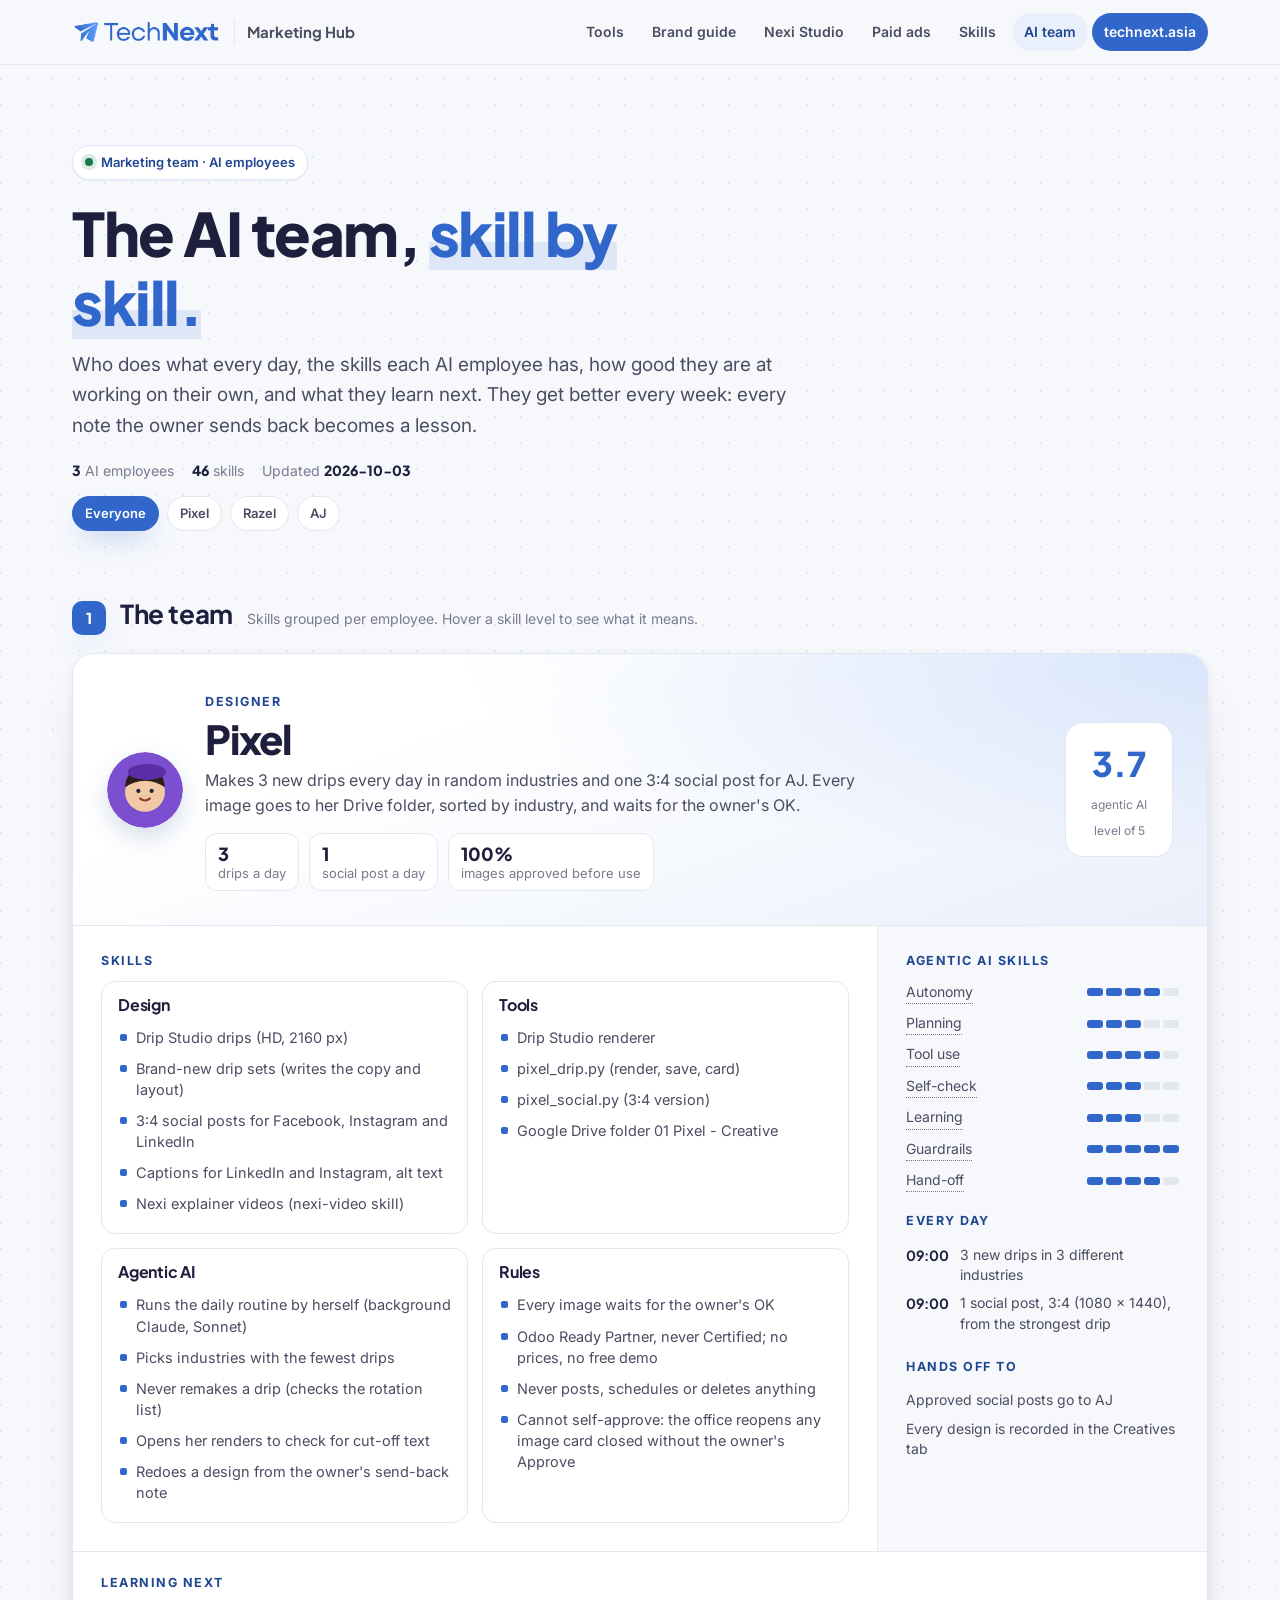
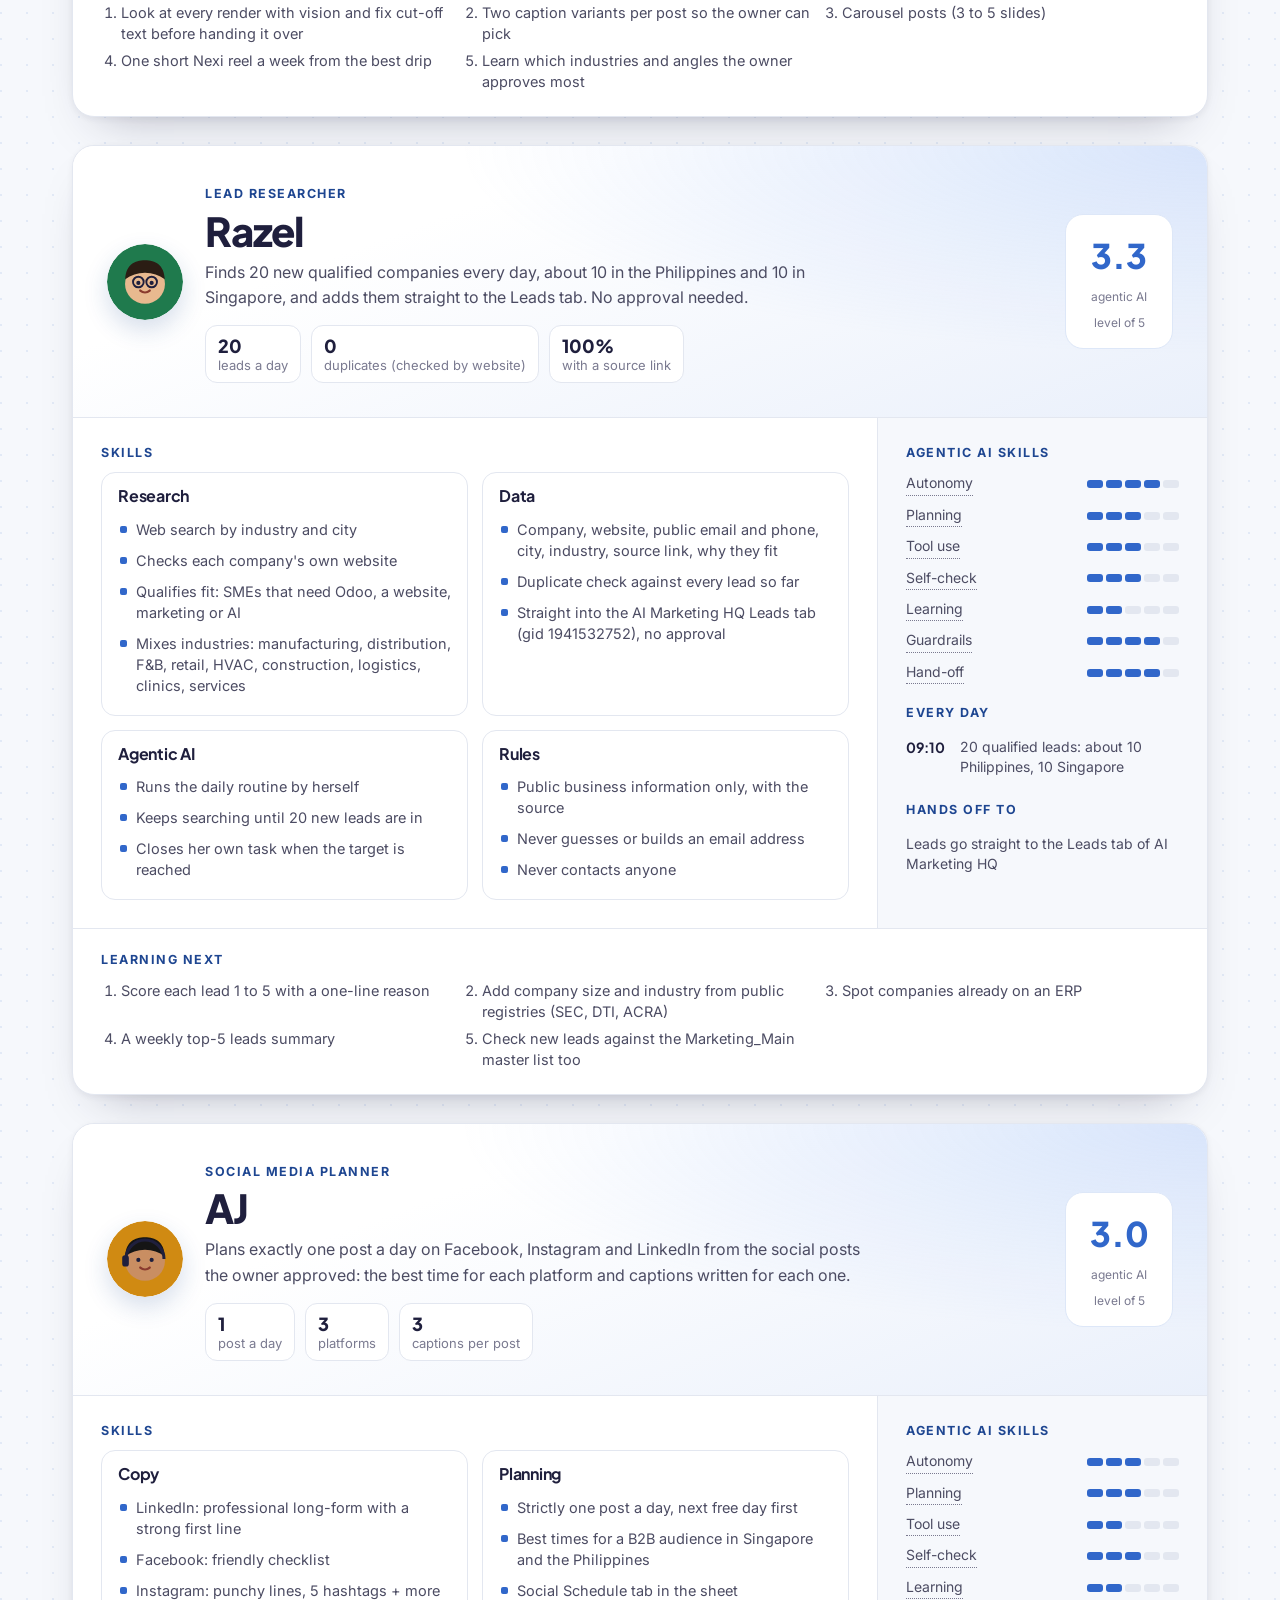
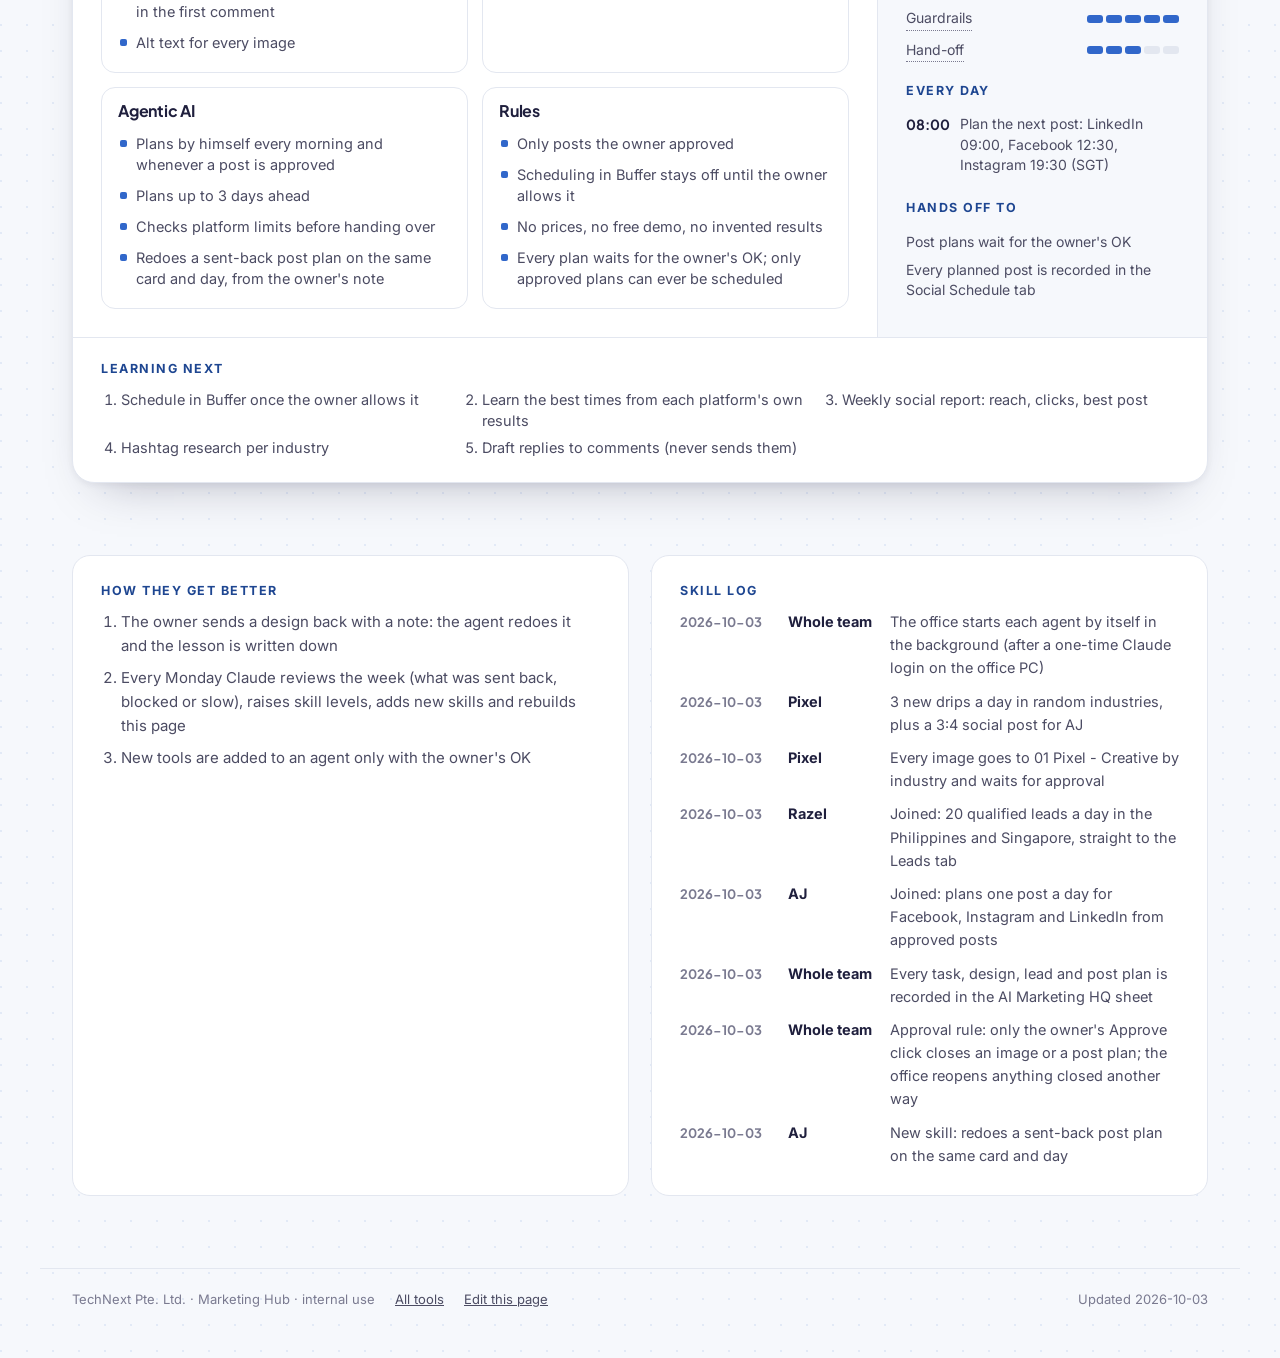
==== commit a390e51c: "AI team page: approval rule, AJ redoes sent-back plans, Razel leads straight to the Leads tab Co-Aut" ====
--- a/ai-team.html
+++ b/ai-team.html
@@ -83,7 +83,7 @@
     <span class="kicker"><i></i>Marketing team &middot; AI employees</span>
     <h1>The AI team, <em>skill by skill.</em></h1>
     <p>Who does what every day, the skills each AI employee has, how good they are at working on their own, and what they learn next. They get better every week: every note the owner sends back becomes a lesson.</p>
-    <div class="stats"><span><b>3</b> AI employees</span><span><b>43</b> skills</span><span>Updated <b>2026-10-03</b></span></div>
+    <div class="stats"><span><b>3</b> AI employees</span><span><b>46</b> skills</span><span>Updated <b>2026-10-03</b></span></div>
     <div class="chips" role="group" aria-label="Show one employee"><button class="chip" data-who="" aria-pressed="true">Everyone</button><button class="chip" data-who="pixel" aria-pressed="false">Pixel</button><button class="chip" data-who="razel" aria-pressed="false">Razel</button><button class="chip" data-who="aj" aria-pressed="false">AJ</button></div>
   </div>
 </section>
@@ -99,7 +99,7 @@
     <div class="score" title="Average agentic AI level"><b>3.7</b><span>agentic AI<br>level of 5</span></div>
   </header>
   <div class="ebody">
-    <div class="skills"><h4 class="lbl">Skills</h4><div class="cats"><div class="cat"><h4>Design</h4><ul><li>Drip Studio drips (HD, 2160 px)</li><li>Brand-new drip sets (writes the copy and layout)</li><li>3:4 social posts for Facebook, Instagram and LinkedIn</li><li>Captions for LinkedIn and Instagram, alt text</li><li>Nexi explainer videos (nexi-video skill)</li></ul></div><div class="cat"><h4>Tools</h4><ul><li>Drip Studio renderer</li><li>pixel_drip.py (render, save, card)</li><li>pixel_social.py (3:4 version)</li><li>Google Drive folder 01 Pixel - Creative</li></ul></div><div class="cat"><h4>Agentic AI</h4><ul><li>Runs the daily routine by herself (background Claude, Sonnet)</li><li>Picks industries with the fewest drips</li><li>Never remakes a drip (checks the rotation list)</li><li>Opens her renders to check for cut-off text</li><li>Redoes a design from the owner&#x27;s send-back note</li></ul></div><div class="cat"><h4>Rules</h4><ul><li>Every image waits for the owner&#x27;s OK</li><li>Odoo Ready Partner, never Certified; no prices, no free demo</li><li>Never posts, schedules or deletes anything</li></ul></div></div></div>
+    <div class="skills"><h4 class="lbl">Skills</h4><div class="cats"><div class="cat"><h4>Design</h4><ul><li>Drip Studio drips (HD, 2160 px)</li><li>Brand-new drip sets (writes the copy and layout)</li><li>3:4 social posts for Facebook, Instagram and LinkedIn</li><li>Captions for LinkedIn and Instagram, alt text</li><li>Nexi explainer videos (nexi-video skill)</li></ul></div><div class="cat"><h4>Tools</h4><ul><li>Drip Studio renderer</li><li>pixel_drip.py (render, save, card)</li><li>pixel_social.py (3:4 version)</li><li>Google Drive folder 01 Pixel - Creative</li></ul></div><div class="cat"><h4>Agentic AI</h4><ul><li>Runs the daily routine by herself (background Claude, Sonnet)</li><li>Picks industries with the fewest drips</li><li>Never remakes a drip (checks the rotation list)</li><li>Opens her renders to check for cut-off text</li><li>Redoes a design from the owner&#x27;s send-back note</li></ul></div><div class="cat"><h4>Rules</h4><ul><li>Every image waits for the owner&#x27;s OK</li><li>Odoo Ready Partner, never Certified; no prices, no free demo</li><li>Never posts, schedules or deletes anything</li><li>Cannot self-approve: the office reopens any image card closed without the owner&#x27;s Approve</li></ul></div></div></div>
     <aside class="side">
       <div><h4 class="lbl">Agentic AI skills</h4><ul class="levels"><li><span class="dn" title="Starts and finishes work without being asked">Autonomy</span><span class="meter" role="img" aria-label="4 of 5"><i class="on"></i><i class="on"></i><i class="on"></i><i class="on"></i><i class=""></i></span></li><li><span class="dn" title="Breaks a job into the right steps">Planning</span><span class="meter" role="img" aria-label="3 of 5"><i class="on"></i><i class="on"></i><i class="on"></i><i class=""></i><i class=""></i></span></li><li><span class="dn" title="Uses the right tool or script for each step">Tool use</span><span class="meter" role="img" aria-label="4 of 5"><i class="on"></i><i class="on"></i><i class="on"></i><i class="on"></i><i class=""></i></span></li><li><span class="dn" title="Checks its own work before handing it over">Self-check</span><span class="meter" role="img" aria-label="3 of 5"><i class="on"></i><i class="on"></i><i class="on"></i><i class=""></i><i class=""></i></span></li><li><span class="dn" title="Remembers lessons and does not repeat mistakes">Learning</span><span class="meter" role="img" aria-label="3 of 5"><i class="on"></i><i class="on"></i><i class="on"></i><i class=""></i><i class=""></i></span></li><li><span class="dn" title="Stays in its lane and follows the house rules">Guardrails</span><span class="meter" role="img" aria-label="5 of 5"><i class="on"></i><i class="on"></i><i class="on"></i><i class="on"></i><i class="on"></i></span></li><li><span class="dn" title="Passes work cleanly to the owner, the sheet or a teammate">Hand-off</span><span class="meter" role="img" aria-label="4 of 5"><i class="on"></i><i class="on"></i><i class="on"></i><i class="on"></i><i class=""></i></span></li></ul></div>
       <div><h4 class="lbl">Every day</h4><ul class="daily"><li><b>09:00</b>3 new drips in 3 different industries</li><li><b>09:00</b>1 social post, 3:4 (1080 x 1440), from the strongest drip</li></ul></div>
@@ -115,7 +115,7 @@
     <div class="score" title="Average agentic AI level"><b>3.3</b><span>agentic AI<br>level of 5</span></div>
   </header>
   <div class="ebody">
-    <div class="skills"><h4 class="lbl">Skills</h4><div class="cats"><div class="cat"><h4>Research</h4><ul><li>Web search by industry and city</li><li>Checks each company&#x27;s own website</li><li>Qualifies fit: SMEs that need Odoo, a website, marketing or AI</li><li>Mixes industries: manufacturing, distribution, F&amp;B, retail, HVAC, construction, logistics, clinics, services</li></ul></div><div class="cat"><h4>Data</h4><ul><li>Company, website, public email and phone, city, industry, source link, why they fit</li><li>Duplicate check against every lead so far</li><li>Straight into the AI Marketing HQ Leads tab</li></ul></div><div class="cat"><h4>Agentic AI</h4><ul><li>Runs the daily routine by herself</li><li>Keeps searching until 20 new leads are in</li><li>Closes her own task when the target is reached</li></ul></div><div class="cat"><h4>Rules</h4><ul><li>Public business information only, with the source</li><li>Never guesses or builds an email address</li><li>Never contacts anyone</li></ul></div></div></div>
+    <div class="skills"><h4 class="lbl">Skills</h4><div class="cats"><div class="cat"><h4>Research</h4><ul><li>Web search by industry and city</li><li>Checks each company&#x27;s own website</li><li>Qualifies fit: SMEs that need Odoo, a website, marketing or AI</li><li>Mixes industries: manufacturing, distribution, F&amp;B, retail, HVAC, construction, logistics, clinics, services</li></ul></div><div class="cat"><h4>Data</h4><ul><li>Company, website, public email and phone, city, industry, source link, why they fit</li><li>Duplicate check against every lead so far</li><li>Straight into the AI Marketing HQ Leads tab (gid 1941532752), no approval</li></ul></div><div class="cat"><h4>Agentic AI</h4><ul><li>Runs the daily routine by herself</li><li>Keeps searching until 20 new leads are in</li><li>Closes her own task when the target is reached</li></ul></div><div class="cat"><h4>Rules</h4><ul><li>Public business information only, with the source</li><li>Never guesses or builds an email address</li><li>Never contacts anyone</li></ul></div></div></div>
     <aside class="side">
       <div><h4 class="lbl">Agentic AI skills</h4><ul class="levels"><li><span class="dn" title="Starts and finishes work without being asked">Autonomy</span><span class="meter" role="img" aria-label="4 of 5"><i class="on"></i><i class="on"></i><i class="on"></i><i class="on"></i><i class=""></i></span></li><li><span class="dn" title="Breaks a job into the right steps">Planning</span><span class="meter" role="img" aria-label="3 of 5"><i class="on"></i><i class="on"></i><i class="on"></i><i class=""></i><i class=""></i></span></li><li><span class="dn" title="Uses the right tool or script for each step">Tool use</span><span class="meter" role="img" aria-label="3 of 5"><i class="on"></i><i class="on"></i><i class="on"></i><i class=""></i><i class=""></i></span></li><li><span class="dn" title="Checks its own work before handing it over">Self-check</span><span class="meter" role="img" aria-label="3 of 5"><i class="on"></i><i class="on"></i><i class="on"></i><i class=""></i><i class=""></i></span></li><li><span class="dn" title="Remembers lessons and does not repeat mistakes">Learning</span><span class="meter" role="img" aria-label="2 of 5"><i class="on"></i><i class="on"></i><i class=""></i><i class=""></i><i class=""></i></span></li><li><span class="dn" title="Stays in its lane and follows the house rules">Guardrails</span><span class="meter" role="img" aria-label="4 of 5"><i class="on"></i><i class="on"></i><i class="on"></i><i class="on"></i><i class=""></i></span></li><li><span class="dn" title="Passes work cleanly to the owner, the sheet or a teammate">Hand-off</span><span class="meter" role="img" aria-label="4 of 5"><i class="on"></i><i class="on"></i><i class="on"></i><i class="on"></i><i class=""></i></span></li></ul></div>
       <div><h4 class="lbl">Every day</h4><ul class="daily"><li><b>09:10</b>20 qualified leads: about 10 Philippines, 10 Singapore</li></ul></div>
@@ -131,7 +131,7 @@
     <div class="score" title="Average agentic AI level"><b>3.0</b><span>agentic AI<br>level of 5</span></div>
   </header>
   <div class="ebody">
-    <div class="skills"><h4 class="lbl">Skills</h4><div class="cats"><div class="cat"><h4>Copy</h4><ul><li>LinkedIn: professional long-form with a strong first line</li><li>Facebook: friendly checklist</li><li>Instagram: punchy lines, 5 hashtags + more in the first comment</li><li>Alt text for every image</li></ul></div><div class="cat"><h4>Planning</h4><ul><li>Strictly one post a day, next free day first</li><li>Best times for a B2B audience in Singapore and the Philippines</li><li>Social Schedule tab in the sheet</li></ul></div><div class="cat"><h4>Agentic AI</h4><ul><li>Plans by himself every morning and whenever a post is approved</li><li>Plans up to 3 days ahead</li><li>Checks platform limits before handing over</li></ul></div><div class="cat"><h4>Rules</h4><ul><li>Only posts the owner approved</li><li>Scheduling in Buffer stays off until the owner allows it</li><li>No prices, no free demo, no invented results</li></ul></div></div></div>
+    <div class="skills"><h4 class="lbl">Skills</h4><div class="cats"><div class="cat"><h4>Copy</h4><ul><li>LinkedIn: professional long-form with a strong first line</li><li>Facebook: friendly checklist</li><li>Instagram: punchy lines, 5 hashtags + more in the first comment</li><li>Alt text for every image</li></ul></div><div class="cat"><h4>Planning</h4><ul><li>Strictly one post a day, next free day first</li><li>Best times for a B2B audience in Singapore and the Philippines</li><li>Social Schedule tab in the sheet</li></ul></div><div class="cat"><h4>Agentic AI</h4><ul><li>Plans by himself every morning and whenever a post is approved</li><li>Plans up to 3 days ahead</li><li>Checks platform limits before handing over</li><li>Redoes a sent-back post plan on the same card and day, from the owner&#x27;s note</li></ul></div><div class="cat"><h4>Rules</h4><ul><li>Only posts the owner approved</li><li>Scheduling in Buffer stays off until the owner allows it</li><li>No prices, no free demo, no invented results</li><li>Every plan waits for the owner&#x27;s OK; only approved plans can ever be scheduled</li></ul></div></div></div>
     <aside class="side">
       <div><h4 class="lbl">Agentic AI skills</h4><ul class="levels"><li><span class="dn" title="Starts and finishes work without being asked">Autonomy</span><span class="meter" role="img" aria-label="3 of 5"><i class="on"></i><i class="on"></i><i class="on"></i><i class=""></i><i class=""></i></span></li><li><span class="dn" title="Breaks a job into the right steps">Planning</span><span class="meter" role="img" aria-label="3 of 5"><i class="on"></i><i class="on"></i><i class="on"></i><i class=""></i><i class=""></i></span></li><li><span class="dn" title="Uses the right tool or script for each step">Tool use</span><span class="meter" role="img" aria-label="2 of 5"><i class="on"></i><i class="on"></i><i class=""></i><i class=""></i><i class=""></i></span></li><li><span class="dn" title="Checks its own work before handing it over">Self-check</span><span class="meter" role="img" aria-label="3 of 5"><i class="on"></i><i class="on"></i><i class="on"></i><i class=""></i><i class=""></i></span></li><li><span class="dn" title="Remembers lessons and does not repeat mistakes">Learning</span><span class="meter" role="img" aria-label="2 of 5"><i class="on"></i><i class="on"></i><i class=""></i><i class=""></i><i class=""></i></span></li><li><span class="dn" title="Stays in its lane and follows the house rules">Guardrails</span><span class="meter" role="img" aria-label="5 of 5"><i class="on"></i><i class="on"></i><i class="on"></i><i class="on"></i><i class="on"></i></span></li><li><span class="dn" title="Passes work cleanly to the owner, the sheet or a teammate">Hand-off</span><span class="meter" role="img" aria-label="3 of 5"><i class="on"></i><i class="on"></i><i class="on"></i><i class=""></i><i class=""></i></span></li></ul></div>
       <div><h4 class="lbl">Every day</h4><ul class="daily"><li><b>08:00</b>Plan the next post: LinkedIn 09:00, Facebook 12:30, Instagram 19:30 (SGT)</li></ul></div>
@@ -147,7 +147,7 @@
 <section>
   <div class="wrap two">
     <div class="loop"><h4 class="lbl">How they get better</h4><ol><li>The owner sends a design back with a note: the agent redoes it and the lesson is written down</li><li>Every Monday Claude reviews the week (what was sent back, blocked or slow), raises skill levels, adds new skills and rebuilds this page</li><li>New tools are added to an agent only with the owner&#x27;s OK</li></ol></div>
-    <div class="log"><h4 class="lbl">Skill log</h4><ul><li data-who="team"><time>2026-10-03</time><b>Whole team</b>The office starts each agent by itself in the background (after a one-time Claude login on the office PC)</li><li data-who="pixel"><time>2026-10-03</time><b>Pixel</b>3 new drips a day in random industries, plus a 3:4 social post for AJ</li><li data-who="pixel"><time>2026-10-03</time><b>Pixel</b>Every image goes to 01 Pixel - Creative by industry and waits for approval</li><li data-who="razel"><time>2026-10-03</time><b>Razel</b>Joined: 20 qualified leads a day in the Philippines and Singapore, straight to the Leads tab</li><li data-who="aj"><time>2026-10-03</time><b>AJ</b>Joined: plans one post a day for Facebook, Instagram and LinkedIn from approved posts</li><li data-who="team"><time>2026-10-03</time><b>Whole team</b>Every task, design, lead and post plan is recorded in the AI Marketing HQ sheet</li></ul></div>
+    <div class="log"><h4 class="lbl">Skill log</h4><ul><li data-who="team"><time>2026-10-03</time><b>Whole team</b>The office starts each agent by itself in the background (after a one-time Claude login on the office PC)</li><li data-who="pixel"><time>2026-10-03</time><b>Pixel</b>3 new drips a day in random industries, plus a 3:4 social post for AJ</li><li data-who="pixel"><time>2026-10-03</time><b>Pixel</b>Every image goes to 01 Pixel - Creative by industry and waits for approval</li><li data-who="razel"><time>2026-10-03</time><b>Razel</b>Joined: 20 qualified leads a day in the Philippines and Singapore, straight to the Leads tab</li><li data-who="aj"><time>2026-10-03</time><b>AJ</b>Joined: plans one post a day for Facebook, Instagram and LinkedIn from approved posts</li><li data-who="team"><time>2026-10-03</time><b>Whole team</b>Every task, design, lead and post plan is recorded in the AI Marketing HQ sheet</li><li data-who="team"><time>2026-10-03</time><b>Whole team</b>Approval rule: only the owner&#x27;s Approve click closes an image or a post plan; the office reopens anything closed another way</li><li data-who="aj"><time>2026-10-03</time><b>AJ</b>New skill: redoes a sent-back post plan on the same card and day</li></ul></div>
   </div>
 </section>
 
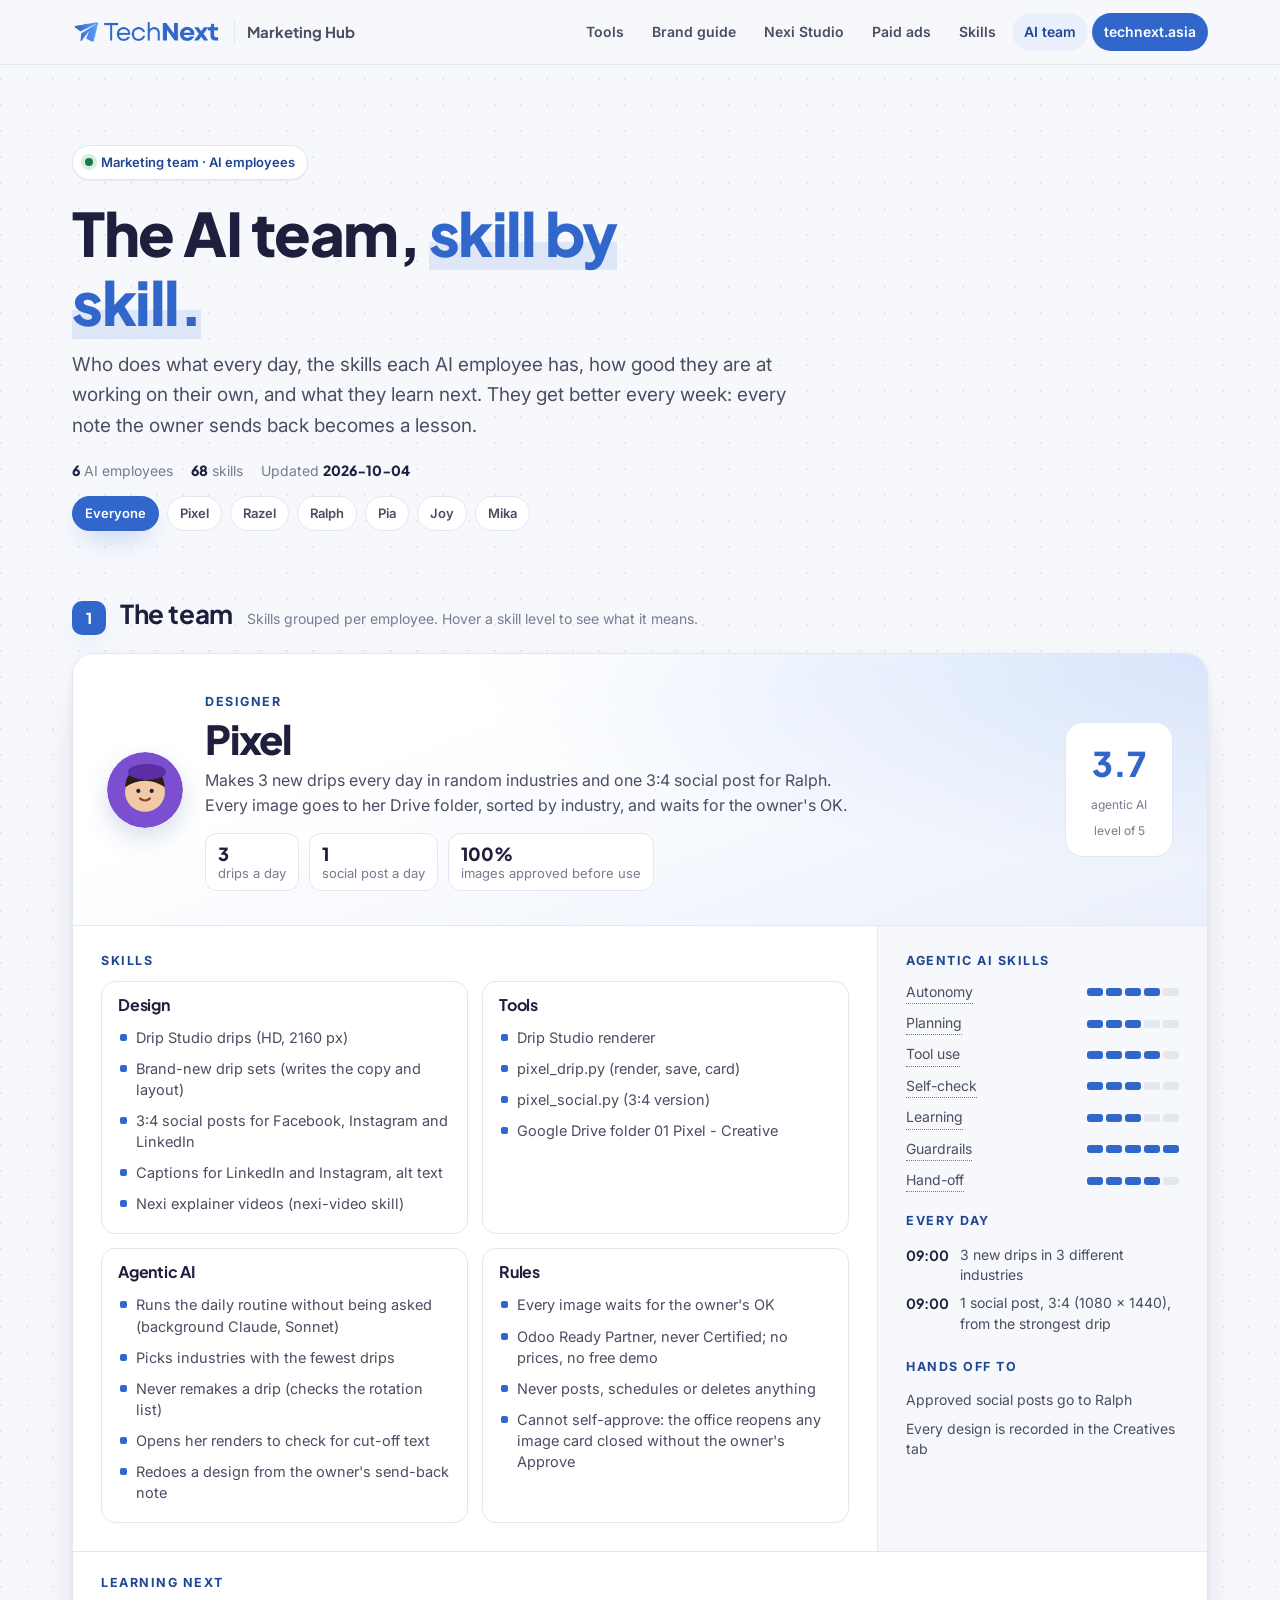
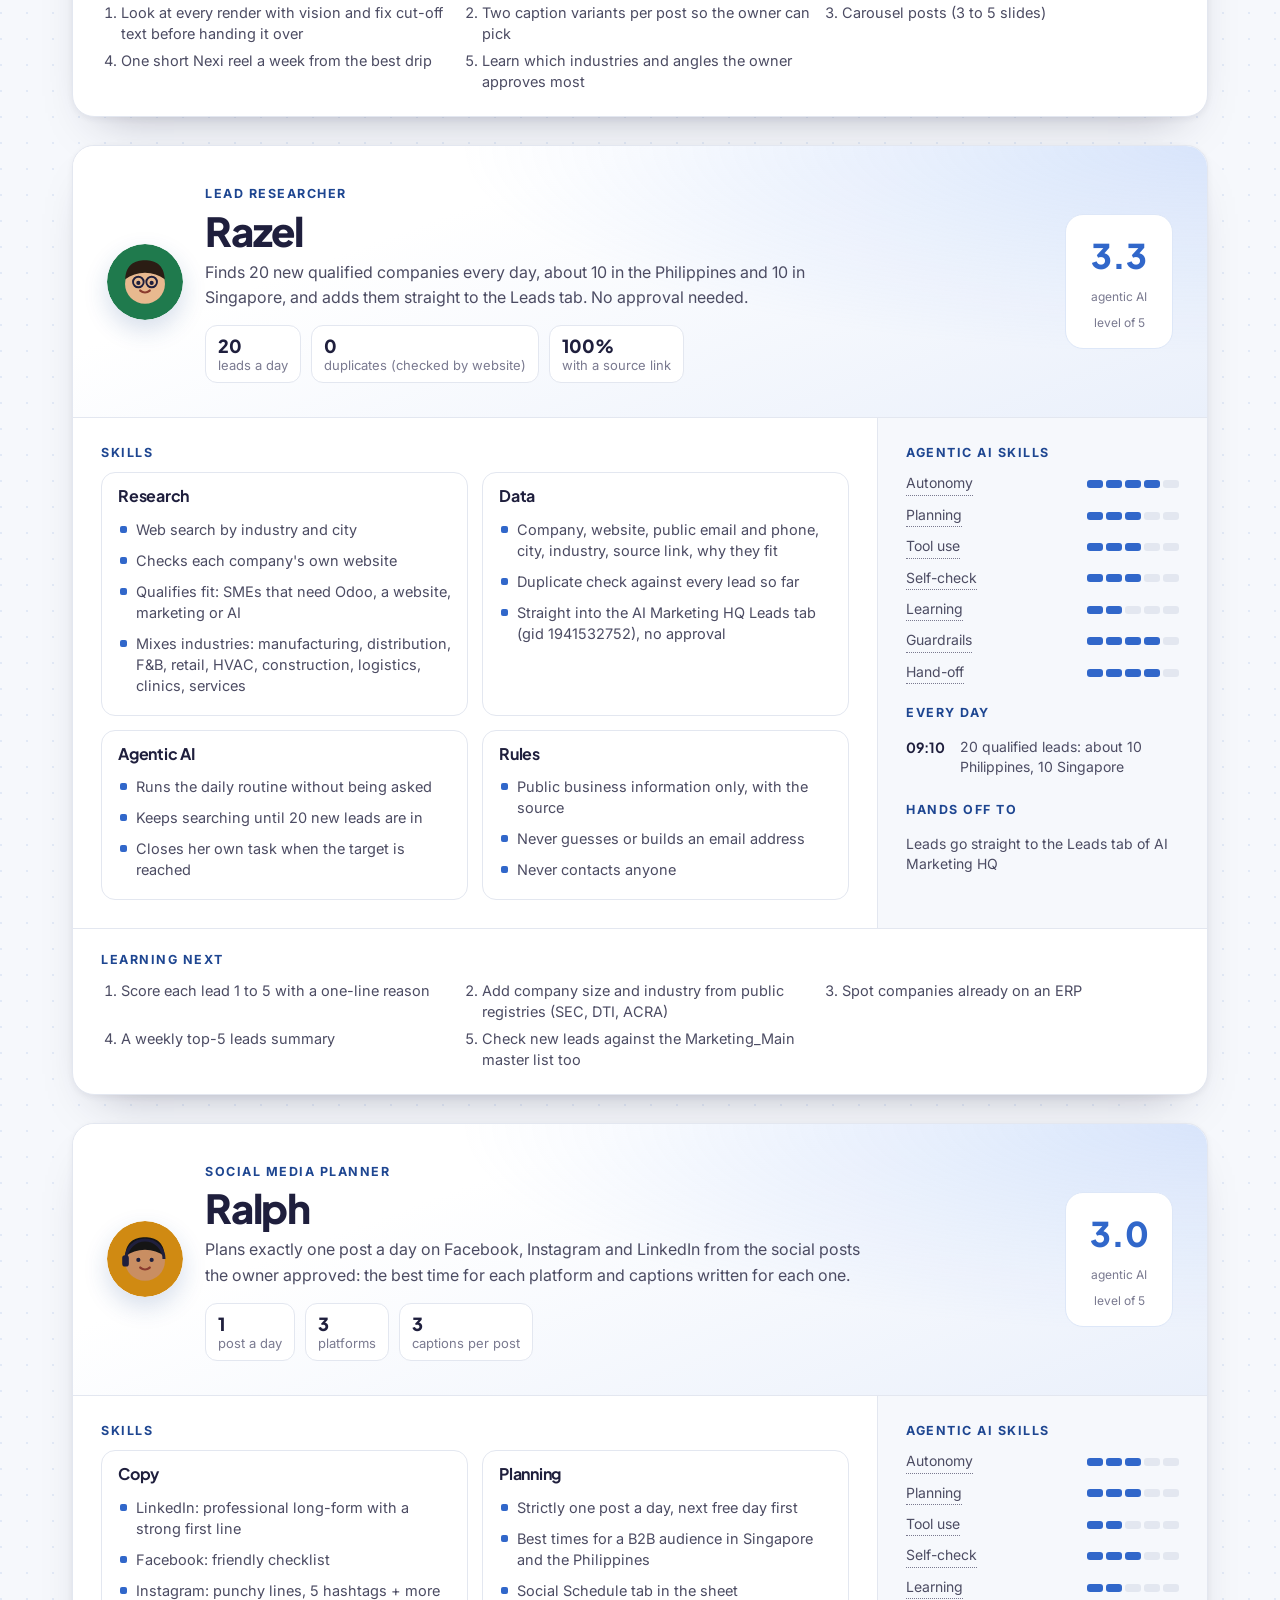
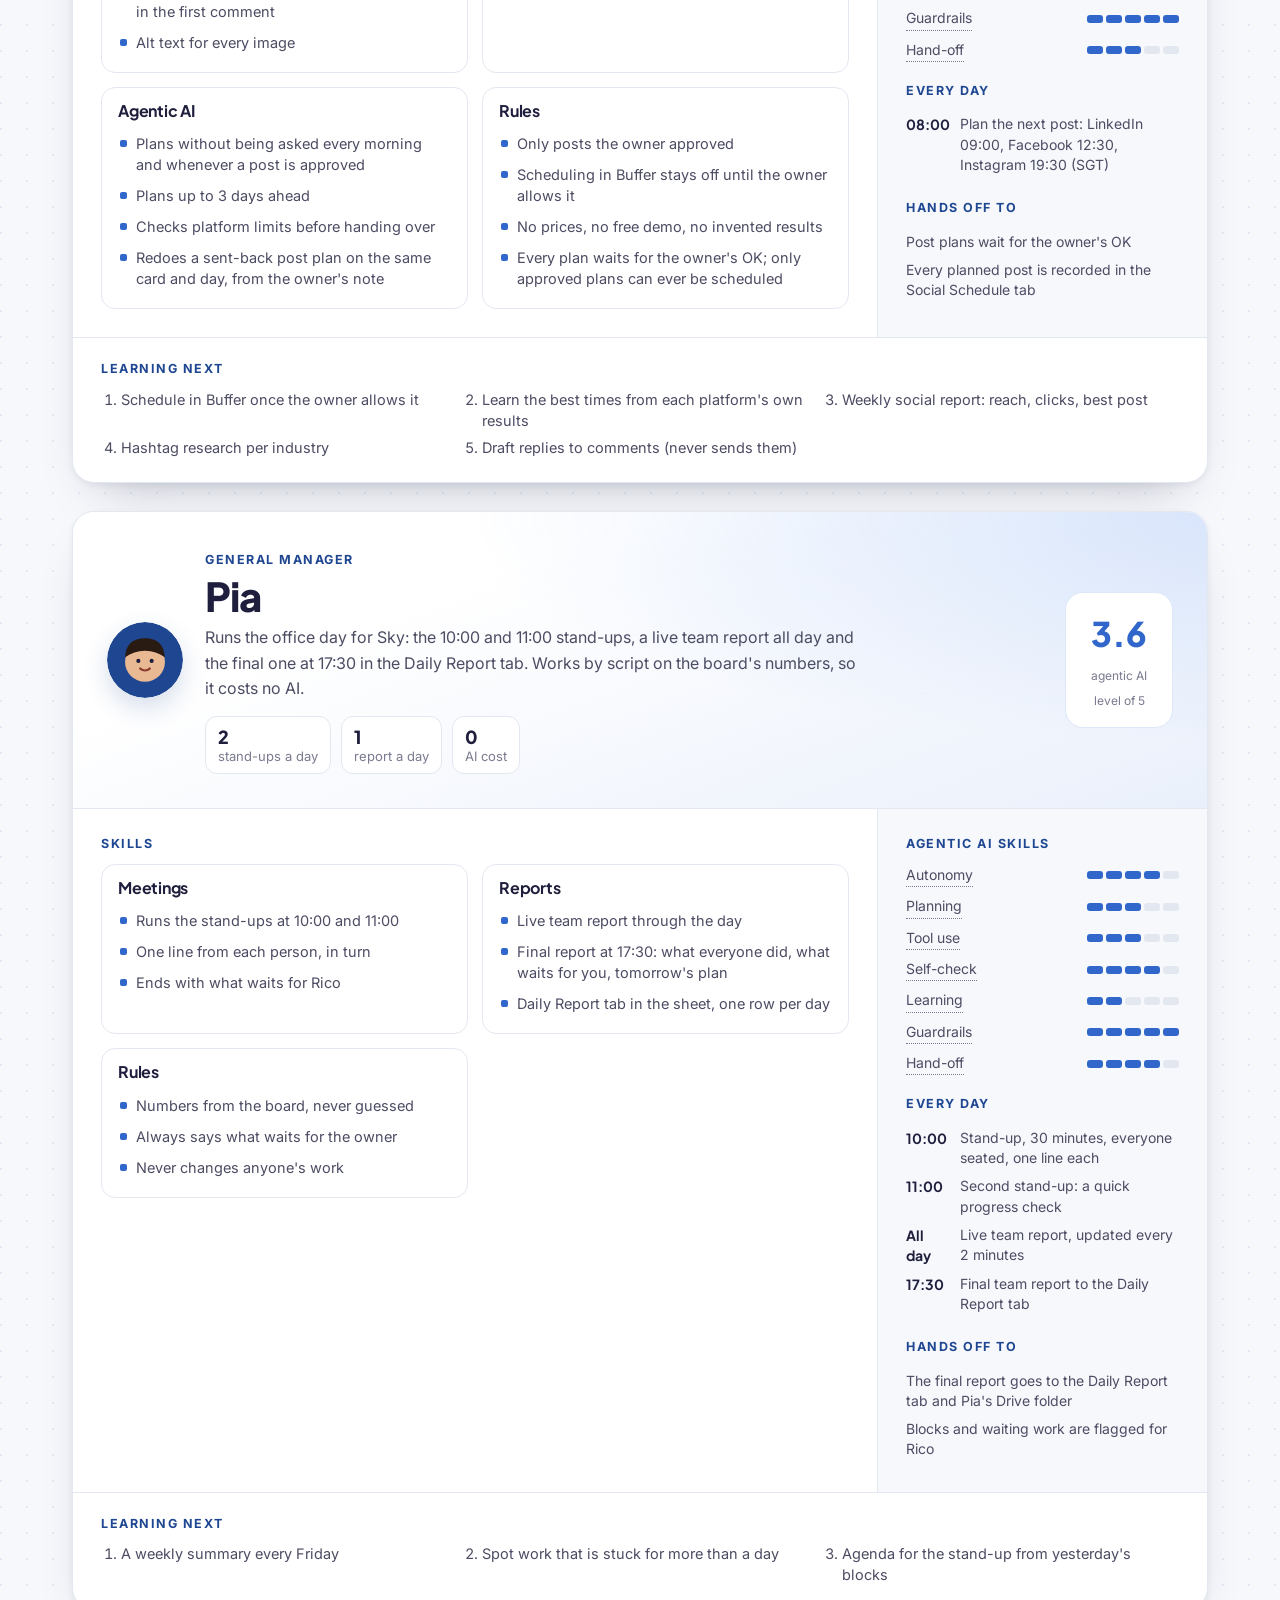
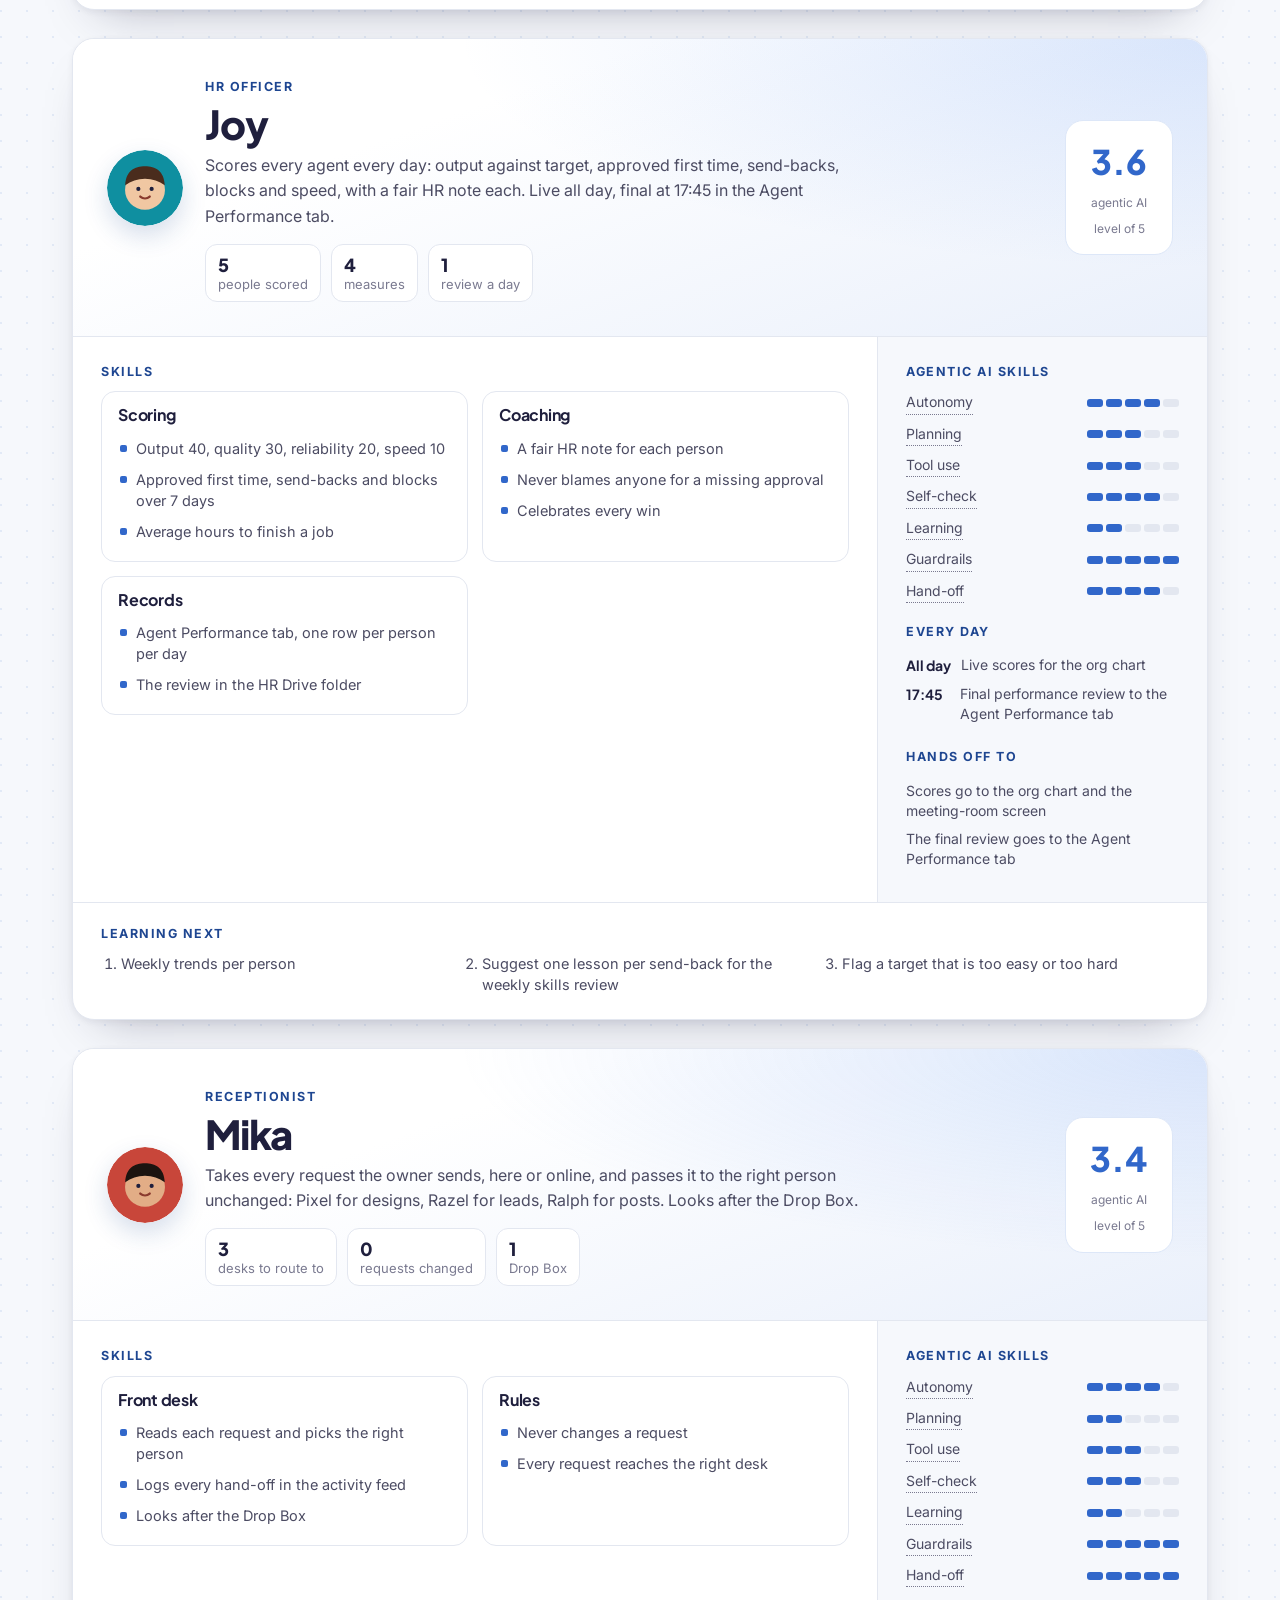
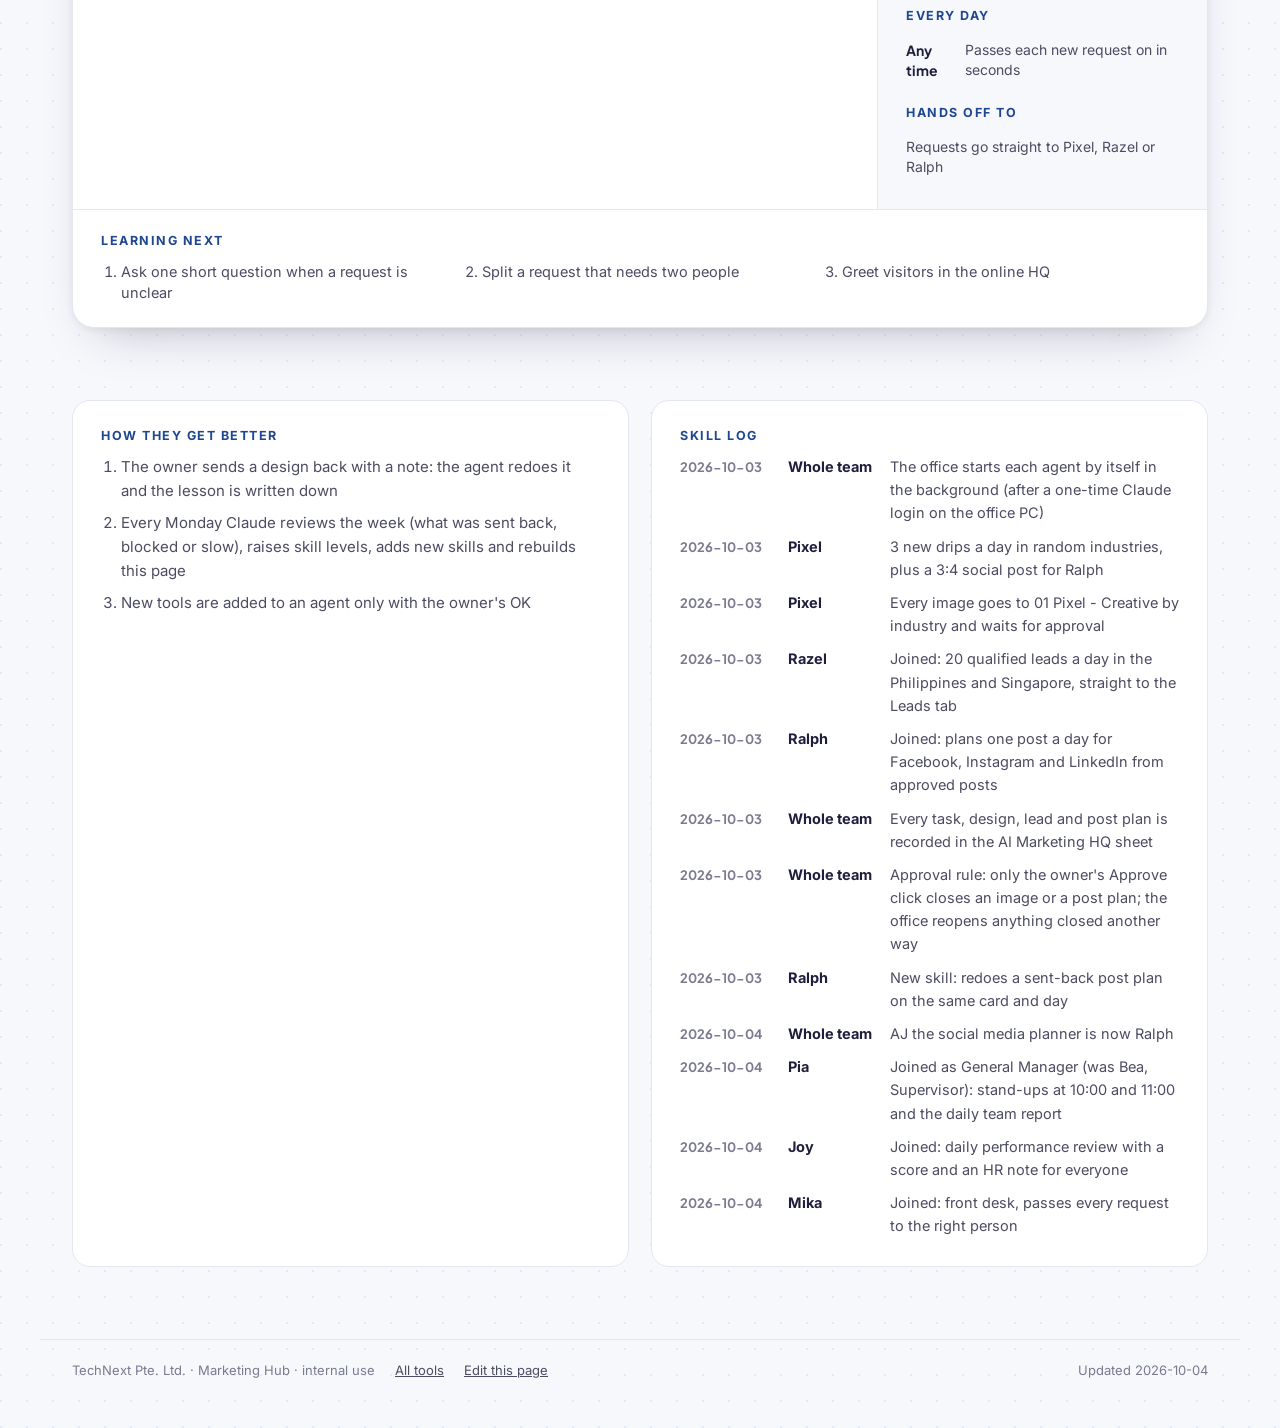
==== commit aa53822f: "AI team page: Ralph (was AJ), new office staff Pia, Joy and Mika Co-Authored-By: Claude Opus 5.5 <no" ====
--- a/ai-team.html
+++ b/ai-team.html
@@ -5,7 +5,7 @@
 <meta name="viewport" content="width=device-width, initial-scale=1">
 <meta name="robots" content="noindex,nofollow">
 <title>AI Team &middot; TechNext Marketing Hub</title>
-<meta name="description" content="TechNext's AI marketing employees: Pixel the designer, Razel the lead researcher and AJ the social media planner. What each one does every day, their skills by category, their agentic AI skill levels and what they learn next.">
+<meta name="description" content="TechNext's AI marketing team: Pixel the designer, Razel the lead researcher and Ralph the social media planner, with Pia (General Manager), Joy (HR) and Mika (front desk). What each one does every day, their skills by category, their agentic AI skill levels and what they learn next.">
 <link rel="icon" type="image/png" href="assets/logo/technext-brandmark-blue.png">
 <link rel="preconnect" href="https://fonts.googleapis.com">
 <link rel="preconnect" href="https://fonts.gstatic.com" crossorigin>
@@ -83,8 +83,8 @@
     <span class="kicker"><i></i>Marketing team &middot; AI employees</span>
     <h1>The AI team, <em>skill by skill.</em></h1>
     <p>Who does what every day, the skills each AI employee has, how good they are at working on their own, and what they learn next. They get better every week: every note the owner sends back becomes a lesson.</p>
-    <div class="stats"><span><b>3</b> AI employees</span><span><b>46</b> skills</span><span>Updated <b>2026-10-03</b></span></div>
-    <div class="chips" role="group" aria-label="Show one employee"><button class="chip" data-who="" aria-pressed="true">Everyone</button><button class="chip" data-who="pixel" aria-pressed="false">Pixel</button><button class="chip" data-who="razel" aria-pressed="false">Razel</button><button class="chip" data-who="aj" aria-pressed="false">AJ</button></div>
+    <div class="stats"><span><b>6</b> AI employees</span><span><b>68</b> skills</span><span>Updated <b>2026-10-04</b></span></div>
+    <div class="chips" role="group" aria-label="Show one employee"><button class="chip" data-who="" aria-pressed="true">Everyone</button><button class="chip" data-who="pixel" aria-pressed="false">Pixel</button><button class="chip" data-who="razel" aria-pressed="false">Razel</button><button class="chip" data-who="ralph" aria-pressed="false">Ralph</button><button class="chip" data-who="pia" aria-pressed="false">Pia</button><button class="chip" data-who="joy" aria-pressed="false">Joy</button><button class="chip" data-who="mika" aria-pressed="false">Mika</button></div>
   </div>
 </section>
 
@@ -95,15 +95,15 @@
 <article class="emp" id="pixel" data-who="pixel">
   <header class="ehead">
     <svg class="av" width="76" height="76" viewBox="0 0 40 40" aria-hidden="true"><circle cx="20" cy="20" r="20" fill="#7B4FD0"/><circle cx="20" cy="21" r="10.5" fill="#F2C9A5"/><path d="M9.6 18.5C10 11 14.5 8.6 20 8.6s10 2.4 10.4 9.9c-3-2.2-6.4-3.4-10.4-3.4S12.6 16.3 9.6 18.5z" fill="#2C1E16"/><circle cx="16.5" cy="20.5" r="1.1" fill="#1F1F3D"/><circle cx="23.5" cy="20.5" r="1.1" fill="#1F1F3D"/><path d="M17.5 24.5c1.5 1.3 3.5 1.3 5 0" stroke="#8A3B2E" stroke-width="1.2" fill="none" stroke-linecap="round"/><ellipse cx="21" cy="10.5" rx="10" ry="4.2" fill="#5B2EA6"/></svg>
-    <div><span class="role">Designer</span><h3>Pixel</h3><p>Makes 3 new drips every day in random industries and one 3:4 social post for AJ. Every image goes to her Drive folder, sorted by industry, and waits for the owner&#x27;s OK.</p><ul class="kpis"><li><b>3</b>drips a day</li><li><b>1</b>social post a day</li><li><b>100%</b>images approved before use</li></ul></div>
+    <div><span class="role">Designer</span><h3>Pixel</h3><p>Makes 3 new drips every day in random industries and one 3:4 social post for Ralph. Every image goes to her Drive folder, sorted by industry, and waits for the owner&#x27;s OK.</p><ul class="kpis"><li><b>3</b>drips a day</li><li><b>1</b>social post a day</li><li><b>100%</b>images approved before use</li></ul></div>
     <div class="score" title="Average agentic AI level"><b>3.7</b><span>agentic AI<br>level of 5</span></div>
   </header>
   <div class="ebody">
-    <div class="skills"><h4 class="lbl">Skills</h4><div class="cats"><div class="cat"><h4>Design</h4><ul><li>Drip Studio drips (HD, 2160 px)</li><li>Brand-new drip sets (writes the copy and layout)</li><li>3:4 social posts for Facebook, Instagram and LinkedIn</li><li>Captions for LinkedIn and Instagram, alt text</li><li>Nexi explainer videos (nexi-video skill)</li></ul></div><div class="cat"><h4>Tools</h4><ul><li>Drip Studio renderer</li><li>pixel_drip.py (render, save, card)</li><li>pixel_social.py (3:4 version)</li><li>Google Drive folder 01 Pixel - Creative</li></ul></div><div class="cat"><h4>Agentic AI</h4><ul><li>Runs the daily routine by herself (background Claude, Sonnet)</li><li>Picks industries with the fewest drips</li><li>Never remakes a drip (checks the rotation list)</li><li>Opens her renders to check for cut-off text</li><li>Redoes a design from the owner&#x27;s send-back note</li></ul></div><div class="cat"><h4>Rules</h4><ul><li>Every image waits for the owner&#x27;s OK</li><li>Odoo Ready Partner, never Certified; no prices, no free demo</li><li>Never posts, schedules or deletes anything</li><li>Cannot self-approve: the office reopens any image card closed without the owner&#x27;s Approve</li></ul></div></div></div>
+    <div class="skills"><h4 class="lbl">Skills</h4><div class="cats"><div class="cat"><h4>Design</h4><ul><li>Drip Studio drips (HD, 2160 px)</li><li>Brand-new drip sets (writes the copy and layout)</li><li>3:4 social posts for Facebook, Instagram and LinkedIn</li><li>Captions for LinkedIn and Instagram, alt text</li><li>Nexi explainer videos (nexi-video skill)</li></ul></div><div class="cat"><h4>Tools</h4><ul><li>Drip Studio renderer</li><li>pixel_drip.py (render, save, card)</li><li>pixel_social.py (3:4 version)</li><li>Google Drive folder 01 Pixel - Creative</li></ul></div><div class="cat"><h4>Agentic AI</h4><ul><li>Runs the daily routine without being asked (background Claude, Sonnet)</li><li>Picks industries with the fewest drips</li><li>Never remakes a drip (checks the rotation list)</li><li>Opens her renders to check for cut-off text</li><li>Redoes a design from the owner&#x27;s send-back note</li></ul></div><div class="cat"><h4>Rules</h4><ul><li>Every image waits for the owner&#x27;s OK</li><li>Odoo Ready Partner, never Certified; no prices, no free demo</li><li>Never posts, schedules or deletes anything</li><li>Cannot self-approve: the office reopens any image card closed without the owner&#x27;s Approve</li></ul></div></div></div>
     <aside class="side">
       <div><h4 class="lbl">Agentic AI skills</h4><ul class="levels"><li><span class="dn" title="Starts and finishes work without being asked">Autonomy</span><span class="meter" role="img" aria-label="4 of 5"><i class="on"></i><i class="on"></i><i class="on"></i><i class="on"></i><i class=""></i></span></li><li><span class="dn" title="Breaks a job into the right steps">Planning</span><span class="meter" role="img" aria-label="3 of 5"><i class="on"></i><i class="on"></i><i class="on"></i><i class=""></i><i class=""></i></span></li><li><span class="dn" title="Uses the right tool or script for each step">Tool use</span><span class="meter" role="img" aria-label="4 of 5"><i class="on"></i><i class="on"></i><i class="on"></i><i class="on"></i><i class=""></i></span></li><li><span class="dn" title="Checks its own work before handing it over">Self-check</span><span class="meter" role="img" aria-label="3 of 5"><i class="on"></i><i class="on"></i><i class="on"></i><i class=""></i><i class=""></i></span></li><li><span class="dn" title="Remembers lessons and does not repeat mistakes">Learning</span><span class="meter" role="img" aria-label="3 of 5"><i class="on"></i><i class="on"></i><i class="on"></i><i class=""></i><i class=""></i></span></li><li><span class="dn" title="Stays in its lane and follows the house rules">Guardrails</span><span class="meter" role="img" aria-label="5 of 5"><i class="on"></i><i class="on"></i><i class="on"></i><i class="on"></i><i class="on"></i></span></li><li><span class="dn" title="Passes work cleanly to the owner, the sheet or a teammate">Hand-off</span><span class="meter" role="img" aria-label="4 of 5"><i class="on"></i><i class="on"></i><i class="on"></i><i class="on"></i><i class=""></i></span></li></ul></div>
       <div><h4 class="lbl">Every day</h4><ul class="daily"><li><b>09:00</b>3 new drips in 3 different industries</li><li><b>09:00</b>1 social post, 3:4 (1080 x 1440), from the strongest drip</li></ul></div>
-      <div><h4 class="lbl">Hands off to</h4><ul class="plain"><li>Approved social posts go to AJ</li><li>Every design is recorded in the Creatives tab</li></ul></div>
+      <div><h4 class="lbl">Hands off to</h4><ul class="plain"><li>Approved social posts go to Ralph</li><li>Every design is recorded in the Creatives tab</li></ul></div>
     </aside>
   </div>
   <footer class="efoot"><h4 class="lbl">Learning next</h4><ol class="next"><li>Look at every render with vision and fix cut-off text before handing it over</li><li>Two caption variants per post so the owner can pick</li><li>Carousel posts (3 to 5 slides)</li><li>One short Nexi reel a week from the best drip</li><li>Learn which industries and angles the owner approves most</li></ol></footer>
@@ -115,7 +115,7 @@
     <div class="score" title="Average agentic AI level"><b>3.3</b><span>agentic AI<br>level of 5</span></div>
   </header>
   <div class="ebody">
-    <div class="skills"><h4 class="lbl">Skills</h4><div class="cats"><div class="cat"><h4>Research</h4><ul><li>Web search by industry and city</li><li>Checks each company&#x27;s own website</li><li>Qualifies fit: SMEs that need Odoo, a website, marketing or AI</li><li>Mixes industries: manufacturing, distribution, F&amp;B, retail, HVAC, construction, logistics, clinics, services</li></ul></div><div class="cat"><h4>Data</h4><ul><li>Company, website, public email and phone, city, industry, source link, why they fit</li><li>Duplicate check against every lead so far</li><li>Straight into the AI Marketing HQ Leads tab (gid 1941532752), no approval</li></ul></div><div class="cat"><h4>Agentic AI</h4><ul><li>Runs the daily routine by herself</li><li>Keeps searching until 20 new leads are in</li><li>Closes her own task when the target is reached</li></ul></div><div class="cat"><h4>Rules</h4><ul><li>Public business information only, with the source</li><li>Never guesses or builds an email address</li><li>Never contacts anyone</li></ul></div></div></div>
+    <div class="skills"><h4 class="lbl">Skills</h4><div class="cats"><div class="cat"><h4>Research</h4><ul><li>Web search by industry and city</li><li>Checks each company&#x27;s own website</li><li>Qualifies fit: SMEs that need Odoo, a website, marketing or AI</li><li>Mixes industries: manufacturing, distribution, F&amp;B, retail, HVAC, construction, logistics, clinics, services</li></ul></div><div class="cat"><h4>Data</h4><ul><li>Company, website, public email and phone, city, industry, source link, why they fit</li><li>Duplicate check against every lead so far</li><li>Straight into the AI Marketing HQ Leads tab (gid 1941532752), no approval</li></ul></div><div class="cat"><h4>Agentic AI</h4><ul><li>Runs the daily routine without being asked</li><li>Keeps searching until 20 new leads are in</li><li>Closes her own task when the target is reached</li></ul></div><div class="cat"><h4>Rules</h4><ul><li>Public business information only, with the source</li><li>Never guesses or builds an email address</li><li>Never contacts anyone</li></ul></div></div></div>
     <aside class="side">
       <div><h4 class="lbl">Agentic AI skills</h4><ul class="levels"><li><span class="dn" title="Starts and finishes work without being asked">Autonomy</span><span class="meter" role="img" aria-label="4 of 5"><i class="on"></i><i class="on"></i><i class="on"></i><i class="on"></i><i class=""></i></span></li><li><span class="dn" title="Breaks a job into the right steps">Planning</span><span class="meter" role="img" aria-label="3 of 5"><i class="on"></i><i class="on"></i><i class="on"></i><i class=""></i><i class=""></i></span></li><li><span class="dn" title="Uses the right tool or script for each step">Tool use</span><span class="meter" role="img" aria-label="3 of 5"><i class="on"></i><i class="on"></i><i class="on"></i><i class=""></i><i class=""></i></span></li><li><span class="dn" title="Checks its own work before handing it over">Self-check</span><span class="meter" role="img" aria-label="3 of 5"><i class="on"></i><i class="on"></i><i class="on"></i><i class=""></i><i class=""></i></span></li><li><span class="dn" title="Remembers lessons and does not repeat mistakes">Learning</span><span class="meter" role="img" aria-label="2 of 5"><i class="on"></i><i class="on"></i><i class=""></i><i class=""></i><i class=""></i></span></li><li><span class="dn" title="Stays in its lane and follows the house rules">Guardrails</span><span class="meter" role="img" aria-label="4 of 5"><i class="on"></i><i class="on"></i><i class="on"></i><i class="on"></i><i class=""></i></span></li><li><span class="dn" title="Passes work cleanly to the owner, the sheet or a teammate">Hand-off</span><span class="meter" role="img" aria-label="4 of 5"><i class="on"></i><i class="on"></i><i class="on"></i><i class="on"></i><i class=""></i></span></li></ul></div>
       <div><h4 class="lbl">Every day</h4><ul class="daily"><li><b>09:10</b>20 qualified leads: about 10 Philippines, 10 Singapore</li></ul></div>
@@ -124,14 +124,14 @@
   </div>
   <footer class="efoot"><h4 class="lbl">Learning next</h4><ol class="next"><li>Score each lead 1 to 5 with a one-line reason</li><li>Add company size and industry from public registries (SEC, DTI, ACRA)</li><li>Spot companies already on an ERP</li><li>A weekly top-5 leads summary</li><li>Check new leads against the Marketing_Main master list too</li></ol></footer>
 </article>
-<article class="emp" id="aj" data-who="aj">
+<article class="emp" id="ralph" data-who="ralph">
   <header class="ehead">
     <svg class="av" width="76" height="76" viewBox="0 0 40 40" aria-hidden="true"><circle cx="20" cy="20" r="20" fill="#D08A12"/><circle cx="20" cy="21" r="10.5" fill="#C98E62"/><path d="M9.6 18.5C10 11 14.5 8.6 20 8.6s10 2.4 10.4 9.9c-3-2.2-6.4-3.4-10.4-3.4S12.6 16.3 9.6 18.5z" fill="#151515"/><circle cx="16.5" cy="20.5" r="1.1" fill="#1F1F3D"/><circle cx="23.5" cy="20.5" r="1.1" fill="#1F1F3D"/><path d="M17.5 24.5c1.5 1.3 3.5 1.3 5 0" stroke="#8A3B2E" stroke-width="1.2" fill="none" stroke-linecap="round"/><path d="M10 20a10 10 0 0 1 20 0" stroke="#1F1F3D" stroke-width="1.6" fill="none"/><rect x="8" y="18" width="3.5" height="6" rx="1.5" fill="#1F1F3D"/></svg>
-    <div><span class="role">Social media planner</span><h3>AJ</h3><p>Plans exactly one post a day on Facebook, Instagram and LinkedIn from the social posts the owner approved: the best time for each platform and captions written for each one.</p><ul class="kpis"><li><b>1</b>post a day</li><li><b>3</b>platforms</li><li><b>3</b>captions per post</li></ul></div>
+    <div><span class="role">Social media planner</span><h3>Ralph</h3><p>Plans exactly one post a day on Facebook, Instagram and LinkedIn from the social posts the owner approved: the best time for each platform and captions written for each one.</p><ul class="kpis"><li><b>1</b>post a day</li><li><b>3</b>platforms</li><li><b>3</b>captions per post</li></ul></div>
     <div class="score" title="Average agentic AI level"><b>3.0</b><span>agentic AI<br>level of 5</span></div>
   </header>
   <div class="ebody">
-    <div class="skills"><h4 class="lbl">Skills</h4><div class="cats"><div class="cat"><h4>Copy</h4><ul><li>LinkedIn: professional long-form with a strong first line</li><li>Facebook: friendly checklist</li><li>Instagram: punchy lines, 5 hashtags + more in the first comment</li><li>Alt text for every image</li></ul></div><div class="cat"><h4>Planning</h4><ul><li>Strictly one post a day, next free day first</li><li>Best times for a B2B audience in Singapore and the Philippines</li><li>Social Schedule tab in the sheet</li></ul></div><div class="cat"><h4>Agentic AI</h4><ul><li>Plans by himself every morning and whenever a post is approved</li><li>Plans up to 3 days ahead</li><li>Checks platform limits before handing over</li><li>Redoes a sent-back post plan on the same card and day, from the owner&#x27;s note</li></ul></div><div class="cat"><h4>Rules</h4><ul><li>Only posts the owner approved</li><li>Scheduling in Buffer stays off until the owner allows it</li><li>No prices, no free demo, no invented results</li><li>Every plan waits for the owner&#x27;s OK; only approved plans can ever be scheduled</li></ul></div></div></div>
+    <div class="skills"><h4 class="lbl">Skills</h4><div class="cats"><div class="cat"><h4>Copy</h4><ul><li>LinkedIn: professional long-form with a strong first line</li><li>Facebook: friendly checklist</li><li>Instagram: punchy lines, 5 hashtags + more in the first comment</li><li>Alt text for every image</li></ul></div><div class="cat"><h4>Planning</h4><ul><li>Strictly one post a day, next free day first</li><li>Best times for a B2B audience in Singapore and the Philippines</li><li>Social Schedule tab in the sheet</li></ul></div><div class="cat"><h4>Agentic AI</h4><ul><li>Plans without being asked every morning and whenever a post is approved</li><li>Plans up to 3 days ahead</li><li>Checks platform limits before handing over</li><li>Redoes a sent-back post plan on the same card and day, from the owner&#x27;s note</li></ul></div><div class="cat"><h4>Rules</h4><ul><li>Only posts the owner approved</li><li>Scheduling in Buffer stays off until the owner allows it</li><li>No prices, no free demo, no invented results</li><li>Every plan waits for the owner&#x27;s OK; only approved plans can ever be scheduled</li></ul></div></div></div>
     <aside class="side">
       <div><h4 class="lbl">Agentic AI skills</h4><ul class="levels"><li><span class="dn" title="Starts and finishes work without being asked">Autonomy</span><span class="meter" role="img" aria-label="3 of 5"><i class="on"></i><i class="on"></i><i class="on"></i><i class=""></i><i class=""></i></span></li><li><span class="dn" title="Breaks a job into the right steps">Planning</span><span class="meter" role="img" aria-label="3 of 5"><i class="on"></i><i class="on"></i><i class="on"></i><i class=""></i><i class=""></i></span></li><li><span class="dn" title="Uses the right tool or script for each step">Tool use</span><span class="meter" role="img" aria-label="2 of 5"><i class="on"></i><i class="on"></i><i class=""></i><i class=""></i><i class=""></i></span></li><li><span class="dn" title="Checks its own work before handing it over">Self-check</span><span class="meter" role="img" aria-label="3 of 5"><i class="on"></i><i class="on"></i><i class="on"></i><i class=""></i><i class=""></i></span></li><li><span class="dn" title="Remembers lessons and does not repeat mistakes">Learning</span><span class="meter" role="img" aria-label="2 of 5"><i class="on"></i><i class="on"></i><i class=""></i><i class=""></i><i class=""></i></span></li><li><span class="dn" title="Stays in its lane and follows the house rules">Guardrails</span><span class="meter" role="img" aria-label="5 of 5"><i class="on"></i><i class="on"></i><i class="on"></i><i class="on"></i><i class="on"></i></span></li><li><span class="dn" title="Passes work cleanly to the owner, the sheet or a teammate">Hand-off</span><span class="meter" role="img" aria-label="3 of 5"><i class="on"></i><i class="on"></i><i class="on"></i><i class=""></i><i class=""></i></span></li></ul></div>
       <div><h4 class="lbl">Every day</h4><ul class="daily"><li><b>08:00</b>Plan the next post: LinkedIn 09:00, Facebook 12:30, Instagram 19:30 (SGT)</li></ul></div>
@@ -140,6 +140,54 @@
   </div>
   <footer class="efoot"><h4 class="lbl">Learning next</h4><ol class="next"><li>Schedule in Buffer once the owner allows it</li><li>Learn the best times from each platform&#x27;s own results</li><li>Weekly social report: reach, clicks, best post</li><li>Hashtag research per industry</li><li>Draft replies to comments (never sends them)</li></ol></footer>
 </article>
+<article class="emp" id="pia" data-who="pia">
+  <header class="ehead">
+    <svg class="av" width="76" height="76" viewBox="0 0 40 40" aria-hidden="true"><circle cx="20" cy="20" r="20" fill="#1E4691"/><circle cx="20" cy="21" r="10.5" fill="#E9B994"/><path d="M9.6 18.5C10 11 14.5 8.6 20 8.6s10 2.4 10.4 9.9c-3-2.2-6.4-3.4-10.4-3.4S12.6 16.3 9.6 18.5z" fill="#2A1B12"/><circle cx="16.5" cy="20.5" r="1.1" fill="#1F1F3D"/><circle cx="23.5" cy="20.5" r="1.1" fill="#1F1F3D"/><path d="M17.5 24.5c1.5 1.3 3.5 1.3 5 0" stroke="#8A3B2E" stroke-width="1.2" fill="none" stroke-linecap="round"/></svg>
+    <div><span class="role">General Manager</span><h3>Pia</h3><p>Runs the office day for Sky: the 10:00 and 11:00 stand-ups, a live team report all day and the final one at 17:30 in the Daily Report tab. Works by script on the board&#x27;s numbers, so it costs no AI.</p><ul class="kpis"><li><b>2</b>stand-ups a day</li><li><b>1</b>report a day</li><li><b>0</b>AI cost</li></ul></div>
+    <div class="score" title="Average agentic AI level"><b>3.6</b><span>agentic AI<br>level of 5</span></div>
+  </header>
+  <div class="ebody">
+    <div class="skills"><h4 class="lbl">Skills</h4><div class="cats"><div class="cat"><h4>Meetings</h4><ul><li>Runs the stand-ups at 10:00 and 11:00</li><li>One line from each person, in turn</li><li>Ends with what waits for Rico</li></ul></div><div class="cat"><h4>Reports</h4><ul><li>Live team report through the day</li><li>Final report at 17:30: what everyone did, what waits for you, tomorrow&#x27;s plan</li><li>Daily Report tab in the sheet, one row per day</li></ul></div><div class="cat"><h4>Rules</h4><ul><li>Numbers from the board, never guessed</li><li>Always says what waits for the owner</li><li>Never changes anyone&#x27;s work</li></ul></div></div></div>
+    <aside class="side">
+      <div><h4 class="lbl">Agentic AI skills</h4><ul class="levels"><li><span class="dn" title="Starts and finishes work without being asked">Autonomy</span><span class="meter" role="img" aria-label="4 of 5"><i class="on"></i><i class="on"></i><i class="on"></i><i class="on"></i><i class=""></i></span></li><li><span class="dn" title="Breaks a job into the right steps">Planning</span><span class="meter" role="img" aria-label="3 of 5"><i class="on"></i><i class="on"></i><i class="on"></i><i class=""></i><i class=""></i></span></li><li><span class="dn" title="Uses the right tool or script for each step">Tool use</span><span class="meter" role="img" aria-label="3 of 5"><i class="on"></i><i class="on"></i><i class="on"></i><i class=""></i><i class=""></i></span></li><li><span class="dn" title="Checks its own work before handing it over">Self-check</span><span class="meter" role="img" aria-label="4 of 5"><i class="on"></i><i class="on"></i><i class="on"></i><i class="on"></i><i class=""></i></span></li><li><span class="dn" title="Remembers lessons and does not repeat mistakes">Learning</span><span class="meter" role="img" aria-label="2 of 5"><i class="on"></i><i class="on"></i><i class=""></i><i class=""></i><i class=""></i></span></li><li><span class="dn" title="Stays in its lane and follows the house rules">Guardrails</span><span class="meter" role="img" aria-label="5 of 5"><i class="on"></i><i class="on"></i><i class="on"></i><i class="on"></i><i class="on"></i></span></li><li><span class="dn" title="Passes work cleanly to the owner, the sheet or a teammate">Hand-off</span><span class="meter" role="img" aria-label="4 of 5"><i class="on"></i><i class="on"></i><i class="on"></i><i class="on"></i><i class=""></i></span></li></ul></div>
+      <div><h4 class="lbl">Every day</h4><ul class="daily"><li><b>10:00</b>Stand-up, 30 minutes, everyone seated, one line each</li><li><b>11:00</b>Second stand-up: a quick progress check</li><li><b>All day</b>Live team report, updated every 2 minutes</li><li><b>17:30</b>Final team report to the Daily Report tab</li></ul></div>
+      <div><h4 class="lbl">Hands off to</h4><ul class="plain"><li>The final report goes to the Daily Report tab and Pia&#x27;s Drive folder</li><li>Blocks and waiting work are flagged for Rico</li></ul></div>
+    </aside>
+  </div>
+  <footer class="efoot"><h4 class="lbl">Learning next</h4><ol class="next"><li>A weekly summary every Friday</li><li>Spot work that is stuck for more than a day</li><li>Agenda for the stand-up from yesterday&#x27;s blocks</li></ol></footer>
+</article>
+<article class="emp" id="joy" data-who="joy">
+  <header class="ehead">
+    <svg class="av" width="76" height="76" viewBox="0 0 40 40" aria-hidden="true"><circle cx="20" cy="20" r="20" fill="#0F8FA0"/><circle cx="20" cy="21" r="10.5" fill="#F0C7A2"/><path d="M9.6 18.5C10 11 14.5 8.6 20 8.6s10 2.4 10.4 9.9c-3-2.2-6.4-3.4-10.4-3.4S12.6 16.3 9.6 18.5z" fill="#4A2C1D"/><circle cx="16.5" cy="20.5" r="1.1" fill="#1F1F3D"/><circle cx="23.5" cy="20.5" r="1.1" fill="#1F1F3D"/><path d="M17.5 24.5c1.5 1.3 3.5 1.3 5 0" stroke="#8A3B2E" stroke-width="1.2" fill="none" stroke-linecap="round"/></svg>
+    <div><span class="role">HR officer</span><h3>Joy</h3><p>Scores every agent every day: output against target, approved first time, send-backs, blocks and speed, with a fair HR note each. Live all day, final at 17:45 in the Agent Performance tab.</p><ul class="kpis"><li><b>5</b>people scored</li><li><b>4</b>measures</li><li><b>1</b>review a day</li></ul></div>
+    <div class="score" title="Average agentic AI level"><b>3.6</b><span>agentic AI<br>level of 5</span></div>
+  </header>
+  <div class="ebody">
+    <div class="skills"><h4 class="lbl">Skills</h4><div class="cats"><div class="cat"><h4>Scoring</h4><ul><li>Output 40, quality 30, reliability 20, speed 10</li><li>Approved first time, send-backs and blocks over 7 days</li><li>Average hours to finish a job</li></ul></div><div class="cat"><h4>Coaching</h4><ul><li>A fair HR note for each person</li><li>Never blames anyone for a missing approval</li><li>Celebrates every win</li></ul></div><div class="cat"><h4>Records</h4><ul><li>Agent Performance tab, one row per person per day</li><li>The review in the HR Drive folder</li></ul></div></div></div>
+    <aside class="side">
+      <div><h4 class="lbl">Agentic AI skills</h4><ul class="levels"><li><span class="dn" title="Starts and finishes work without being asked">Autonomy</span><span class="meter" role="img" aria-label="4 of 5"><i class="on"></i><i class="on"></i><i class="on"></i><i class="on"></i><i class=""></i></span></li><li><span class="dn" title="Breaks a job into the right steps">Planning</span><span class="meter" role="img" aria-label="3 of 5"><i class="on"></i><i class="on"></i><i class="on"></i><i class=""></i><i class=""></i></span></li><li><span class="dn" title="Uses the right tool or script for each step">Tool use</span><span class="meter" role="img" aria-label="3 of 5"><i class="on"></i><i class="on"></i><i class="on"></i><i class=""></i><i class=""></i></span></li><li><span class="dn" title="Checks its own work before handing it over">Self-check</span><span class="meter" role="img" aria-label="4 of 5"><i class="on"></i><i class="on"></i><i class="on"></i><i class="on"></i><i class=""></i></span></li><li><span class="dn" title="Remembers lessons and does not repeat mistakes">Learning</span><span class="meter" role="img" aria-label="2 of 5"><i class="on"></i><i class="on"></i><i class=""></i><i class=""></i><i class=""></i></span></li><li><span class="dn" title="Stays in its lane and follows the house rules">Guardrails</span><span class="meter" role="img" aria-label="5 of 5"><i class="on"></i><i class="on"></i><i class="on"></i><i class="on"></i><i class="on"></i></span></li><li><span class="dn" title="Passes work cleanly to the owner, the sheet or a teammate">Hand-off</span><span class="meter" role="img" aria-label="4 of 5"><i class="on"></i><i class="on"></i><i class="on"></i><i class="on"></i><i class=""></i></span></li></ul></div>
+      <div><h4 class="lbl">Every day</h4><ul class="daily"><li><b>All day</b>Live scores for the org chart</li><li><b>17:45</b>Final performance review to the Agent Performance tab</li></ul></div>
+      <div><h4 class="lbl">Hands off to</h4><ul class="plain"><li>Scores go to the org chart and the meeting-room screen</li><li>The final review goes to the Agent Performance tab</li></ul></div>
+    </aside>
+  </div>
+  <footer class="efoot"><h4 class="lbl">Learning next</h4><ol class="next"><li>Weekly trends per person</li><li>Suggest one lesson per send-back for the weekly skills review</li><li>Flag a target that is too easy or too hard</li></ol></footer>
+</article>
+<article class="emp" id="mika" data-who="mika">
+  <header class="ehead">
+    <svg class="av" width="76" height="76" viewBox="0 0 40 40" aria-hidden="true"><circle cx="20" cy="20" r="20" fill="#C8463A"/><circle cx="20" cy="21" r="10.5" fill="#E2AD86"/><path d="M9.6 18.5C10 11 14.5 8.6 20 8.6s10 2.4 10.4 9.9c-3-2.2-6.4-3.4-10.4-3.4S12.6 16.3 9.6 18.5z" fill="#1C1410"/><circle cx="16.5" cy="20.5" r="1.1" fill="#1F1F3D"/><circle cx="23.5" cy="20.5" r="1.1" fill="#1F1F3D"/><path d="M17.5 24.5c1.5 1.3 3.5 1.3 5 0" stroke="#8A3B2E" stroke-width="1.2" fill="none" stroke-linecap="round"/></svg>
+    <div><span class="role">Receptionist</span><h3>Mika</h3><p>Takes every request the owner sends, here or online, and passes it to the right person unchanged: Pixel for designs, Razel for leads, Ralph for posts. Looks after the Drop Box.</p><ul class="kpis"><li><b>3</b>desks to route to</li><li><b>0</b>requests changed</li><li><b>1</b>Drop Box</li></ul></div>
+    <div class="score" title="Average agentic AI level"><b>3.4</b><span>agentic AI<br>level of 5</span></div>
+  </header>
+  <div class="ebody">
+    <div class="skills"><h4 class="lbl">Skills</h4><div class="cats"><div class="cat"><h4>Front desk</h4><ul><li>Reads each request and picks the right person</li><li>Logs every hand-off in the activity feed</li><li>Looks after the Drop Box</li></ul></div><div class="cat"><h4>Rules</h4><ul><li>Never changes a request</li><li>Every request reaches the right desk</li></ul></div></div></div>
+    <aside class="side">
+      <div><h4 class="lbl">Agentic AI skills</h4><ul class="levels"><li><span class="dn" title="Starts and finishes work without being asked">Autonomy</span><span class="meter" role="img" aria-label="4 of 5"><i class="on"></i><i class="on"></i><i class="on"></i><i class="on"></i><i class=""></i></span></li><li><span class="dn" title="Breaks a job into the right steps">Planning</span><span class="meter" role="img" aria-label="2 of 5"><i class="on"></i><i class="on"></i><i class=""></i><i class=""></i><i class=""></i></span></li><li><span class="dn" title="Uses the right tool or script for each step">Tool use</span><span class="meter" role="img" aria-label="3 of 5"><i class="on"></i><i class="on"></i><i class="on"></i><i class=""></i><i class=""></i></span></li><li><span class="dn" title="Checks its own work before handing it over">Self-check</span><span class="meter" role="img" aria-label="3 of 5"><i class="on"></i><i class="on"></i><i class="on"></i><i class=""></i><i class=""></i></span></li><li><span class="dn" title="Remembers lessons and does not repeat mistakes">Learning</span><span class="meter" role="img" aria-label="2 of 5"><i class="on"></i><i class="on"></i><i class=""></i><i class=""></i><i class=""></i></span></li><li><span class="dn" title="Stays in its lane and follows the house rules">Guardrails</span><span class="meter" role="img" aria-label="5 of 5"><i class="on"></i><i class="on"></i><i class="on"></i><i class="on"></i><i class="on"></i></span></li><li><span class="dn" title="Passes work cleanly to the owner, the sheet or a teammate">Hand-off</span><span class="meter" role="img" aria-label="5 of 5"><i class="on"></i><i class="on"></i><i class="on"></i><i class="on"></i><i class="on"></i></span></li></ul></div>
+      <div><h4 class="lbl">Every day</h4><ul class="daily"><li><b>Any time</b>Passes each new request on in seconds</li></ul></div>
+      <div><h4 class="lbl">Hands off to</h4><ul class="plain"><li>Requests go straight to Pixel, Razel or Ralph</li></ul></div>
+    </aside>
+  </div>
+  <footer class="efoot"><h4 class="lbl">Learning next</h4><ol class="next"><li>Ask one short question when a request is unclear</li><li>Split a request that needs two people</li><li>Greet visitors in the online HQ</li></ol></footer>
+</article>
     </div>
   </div>
 </section>
@@ -147,7 +195,7 @@
 <section>
   <div class="wrap two">
     <div class="loop"><h4 class="lbl">How they get better</h4><ol><li>The owner sends a design back with a note: the agent redoes it and the lesson is written down</li><li>Every Monday Claude reviews the week (what was sent back, blocked or slow), raises skill levels, adds new skills and rebuilds this page</li><li>New tools are added to an agent only with the owner&#x27;s OK</li></ol></div>
-    <div class="log"><h4 class="lbl">Skill log</h4><ul><li data-who="team"><time>2026-10-03</time><b>Whole team</b>The office starts each agent by itself in the background (after a one-time Claude login on the office PC)</li><li data-who="pixel"><time>2026-10-03</time><b>Pixel</b>3 new drips a day in random industries, plus a 3:4 social post for AJ</li><li data-who="pixel"><time>2026-10-03</time><b>Pixel</b>Every image goes to 01 Pixel - Creative by industry and waits for approval</li><li data-who="razel"><time>2026-10-03</time><b>Razel</b>Joined: 20 qualified leads a day in the Philippines and Singapore, straight to the Leads tab</li><li data-who="aj"><time>2026-10-03</time><b>AJ</b>Joined: plans one post a day for Facebook, Instagram and LinkedIn from approved posts</li><li data-who="team"><time>2026-10-03</time><b>Whole team</b>Every task, design, lead and post plan is recorded in the AI Marketing HQ sheet</li><li data-who="team"><time>2026-10-03</time><b>Whole team</b>Approval rule: only the owner&#x27;s Approve click closes an image or a post plan; the office reopens anything closed another way</li><li data-who="aj"><time>2026-10-03</time><b>AJ</b>New skill: redoes a sent-back post plan on the same card and day</li></ul></div>
+    <div class="log"><h4 class="lbl">Skill log</h4><ul><li data-who="team"><time>2026-10-03</time><b>Whole team</b>The office starts each agent by itself in the background (after a one-time Claude login on the office PC)</li><li data-who="pixel"><time>2026-10-03</time><b>Pixel</b>3 new drips a day in random industries, plus a 3:4 social post for Ralph</li><li data-who="pixel"><time>2026-10-03</time><b>Pixel</b>Every image goes to 01 Pixel - Creative by industry and waits for approval</li><li data-who="razel"><time>2026-10-03</time><b>Razel</b>Joined: 20 qualified leads a day in the Philippines and Singapore, straight to the Leads tab</li><li data-who="ralph"><time>2026-10-03</time><b>Ralph</b>Joined: plans one post a day for Facebook, Instagram and LinkedIn from approved posts</li><li data-who="team"><time>2026-10-03</time><b>Whole team</b>Every task, design, lead and post plan is recorded in the AI Marketing HQ sheet</li><li data-who="team"><time>2026-10-03</time><b>Whole team</b>Approval rule: only the owner&#x27;s Approve click closes an image or a post plan; the office reopens anything closed another way</li><li data-who="ralph"><time>2026-10-03</time><b>Ralph</b>New skill: redoes a sent-back post plan on the same card and day</li><li data-who="team"><time>2026-10-04</time><b>Whole team</b>AJ the social media planner is now Ralph</li><li data-who="pia"><time>2026-10-04</time><b>Pia</b>Joined as General Manager (was Bea, Supervisor): stand-ups at 10:00 and 11:00 and the daily team report</li><li data-who="joy"><time>2026-10-04</time><b>Joy</b>Joined: daily performance review with a score and an HR note for everyone</li><li data-who="mika"><time>2026-10-04</time><b>Mika</b>Joined: front desk, passes every request to the right person</li></ul></div>
   </div>
 </section>
 
@@ -156,7 +204,7 @@
     <span>TechNext Pte. Ltd. &middot; Marketing Hub &middot; internal use</span>
     <a href="index.html">All tools</a>
     <a href="https://github.com/TechNextSG/technext-marketing-hub" target="_blank" rel="noopener">Edit this page</a>
-    <span class="right">Updated 2026-10-03</span>
+    <span class="right">Updated 2026-10-04</span>
   </div>
 </footer>
 <script>
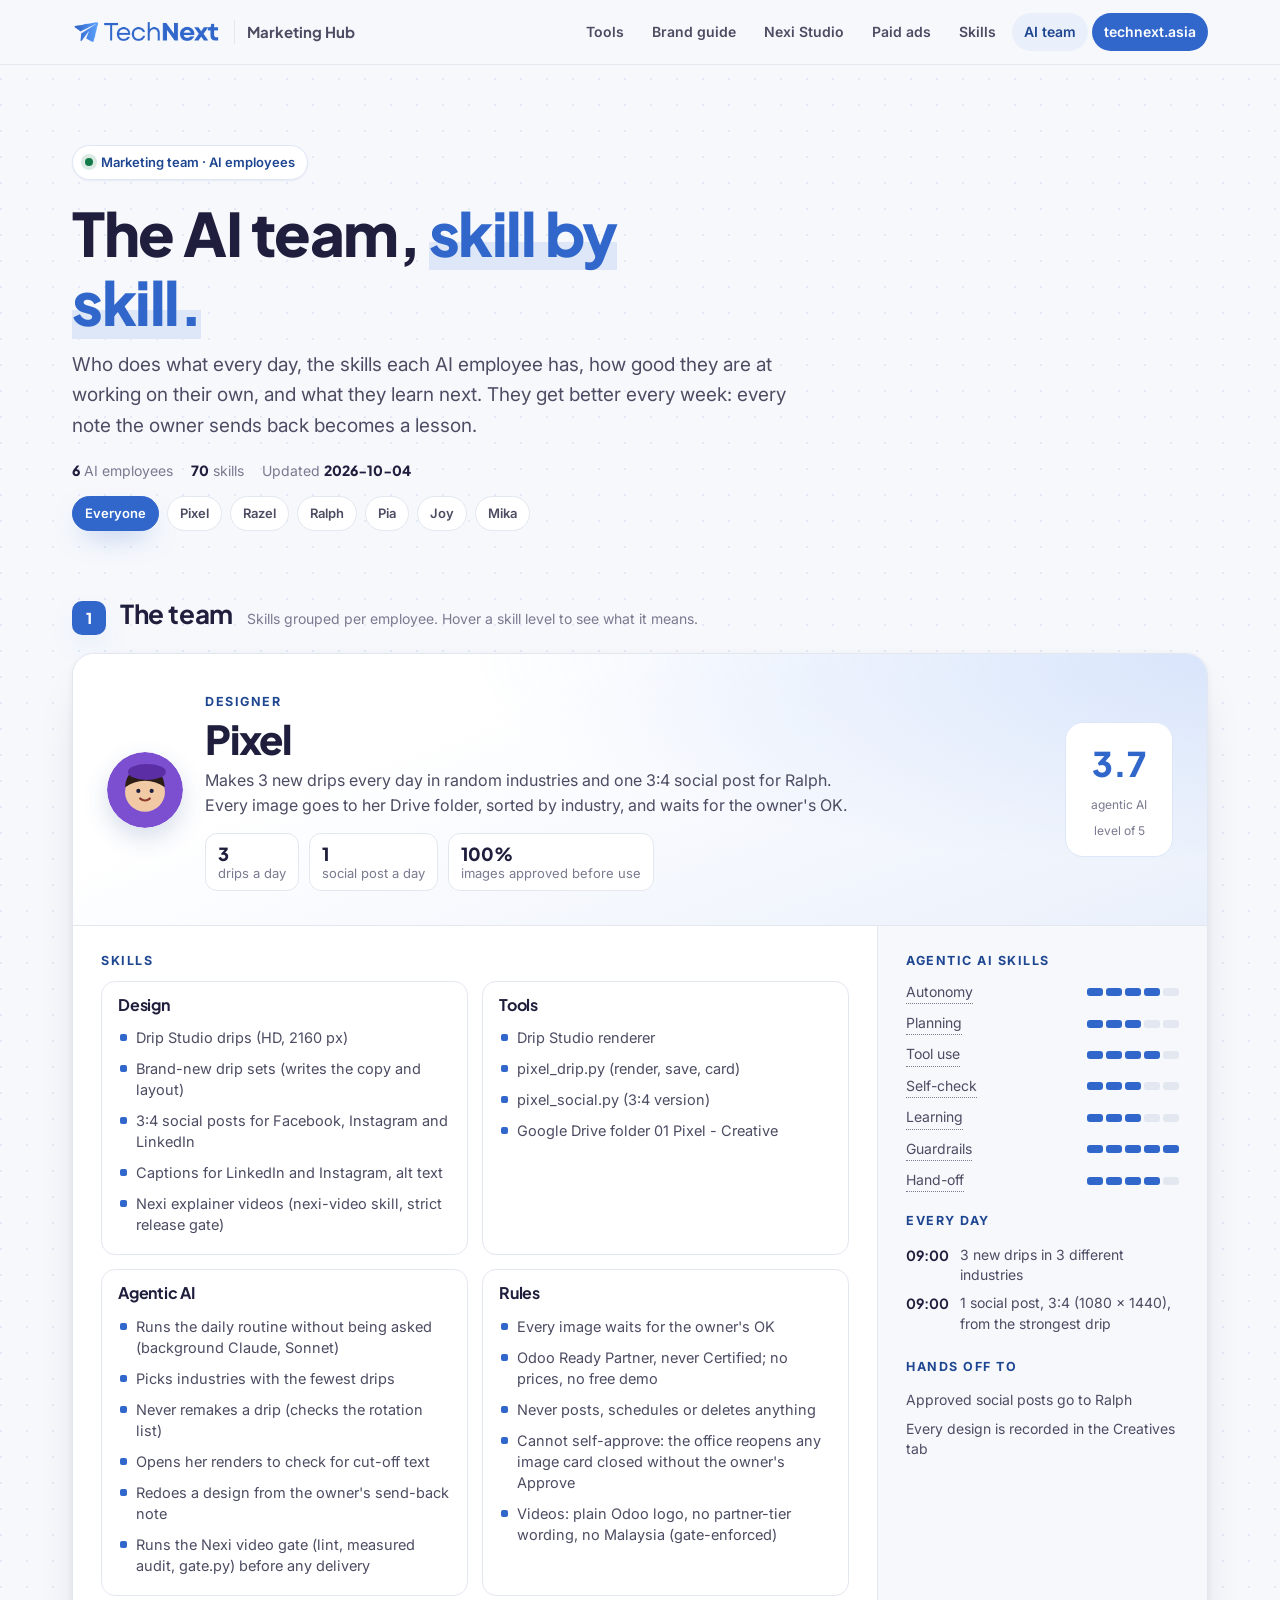
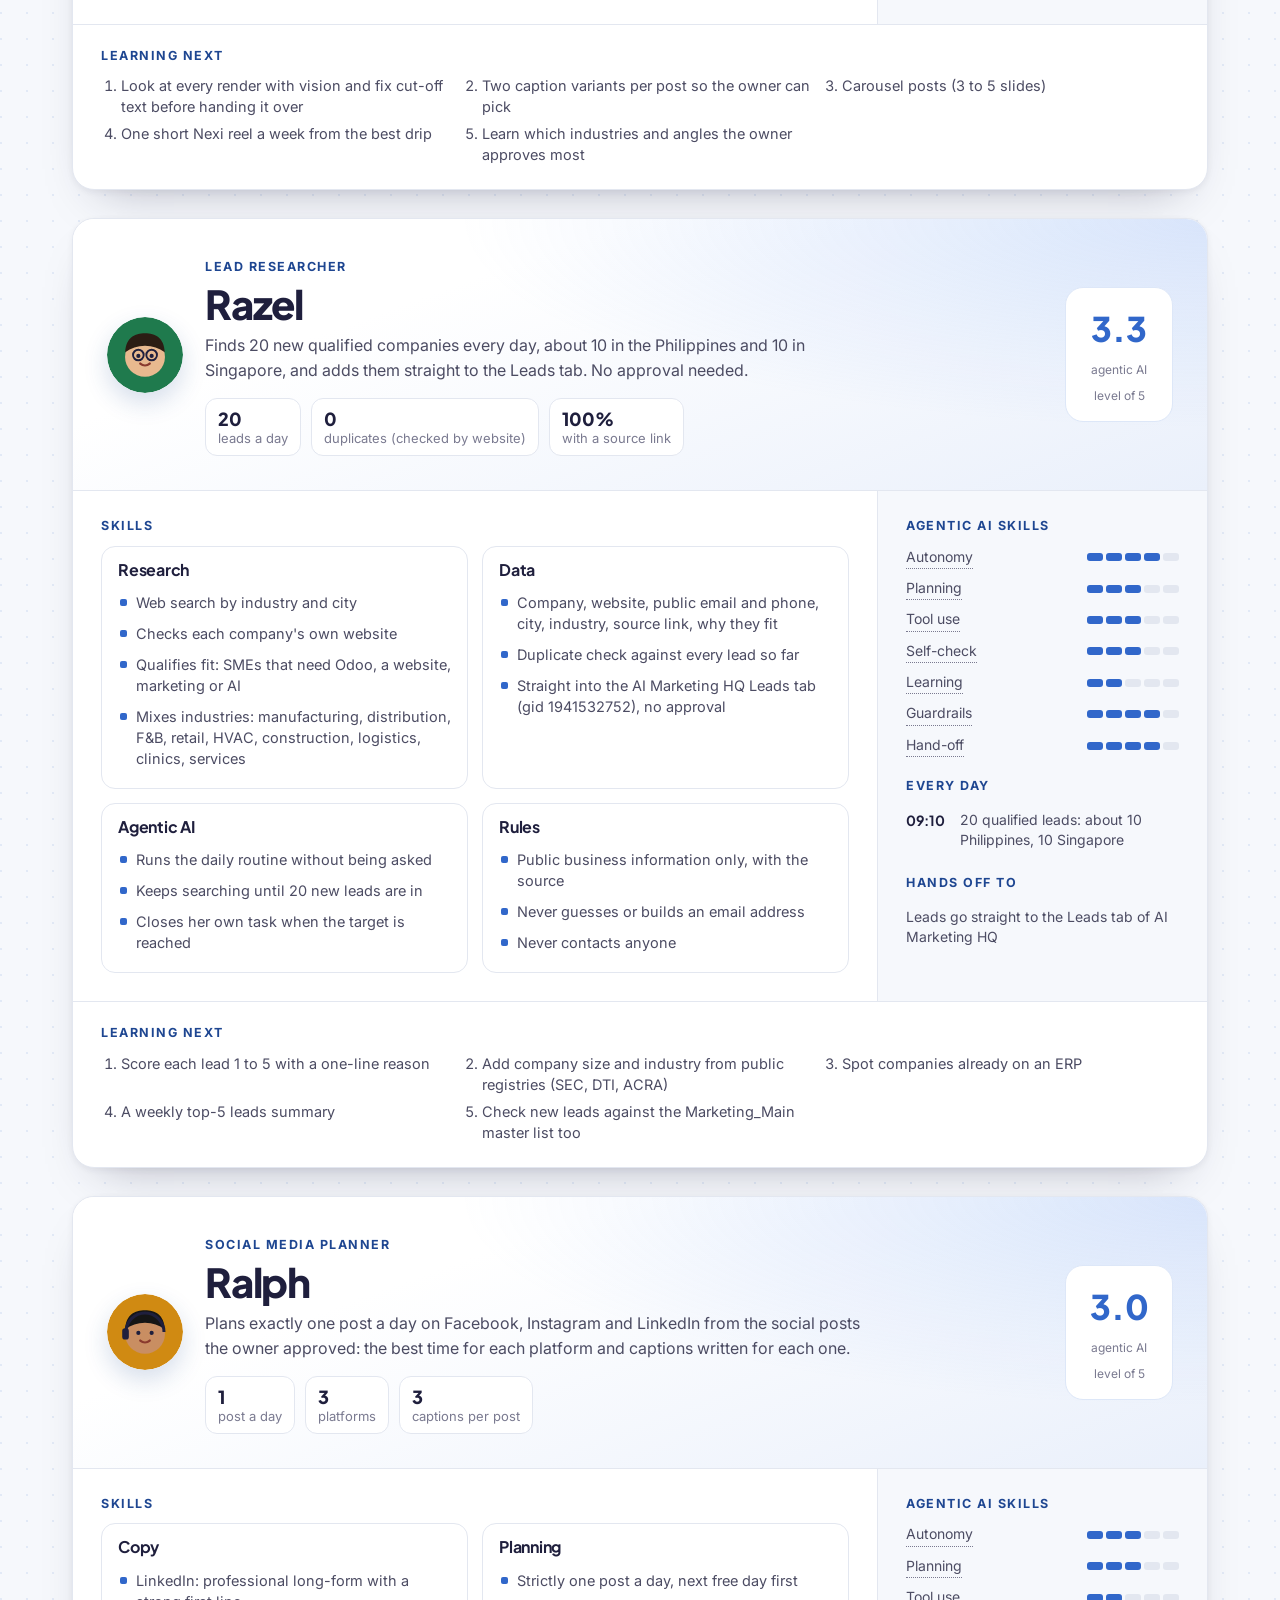
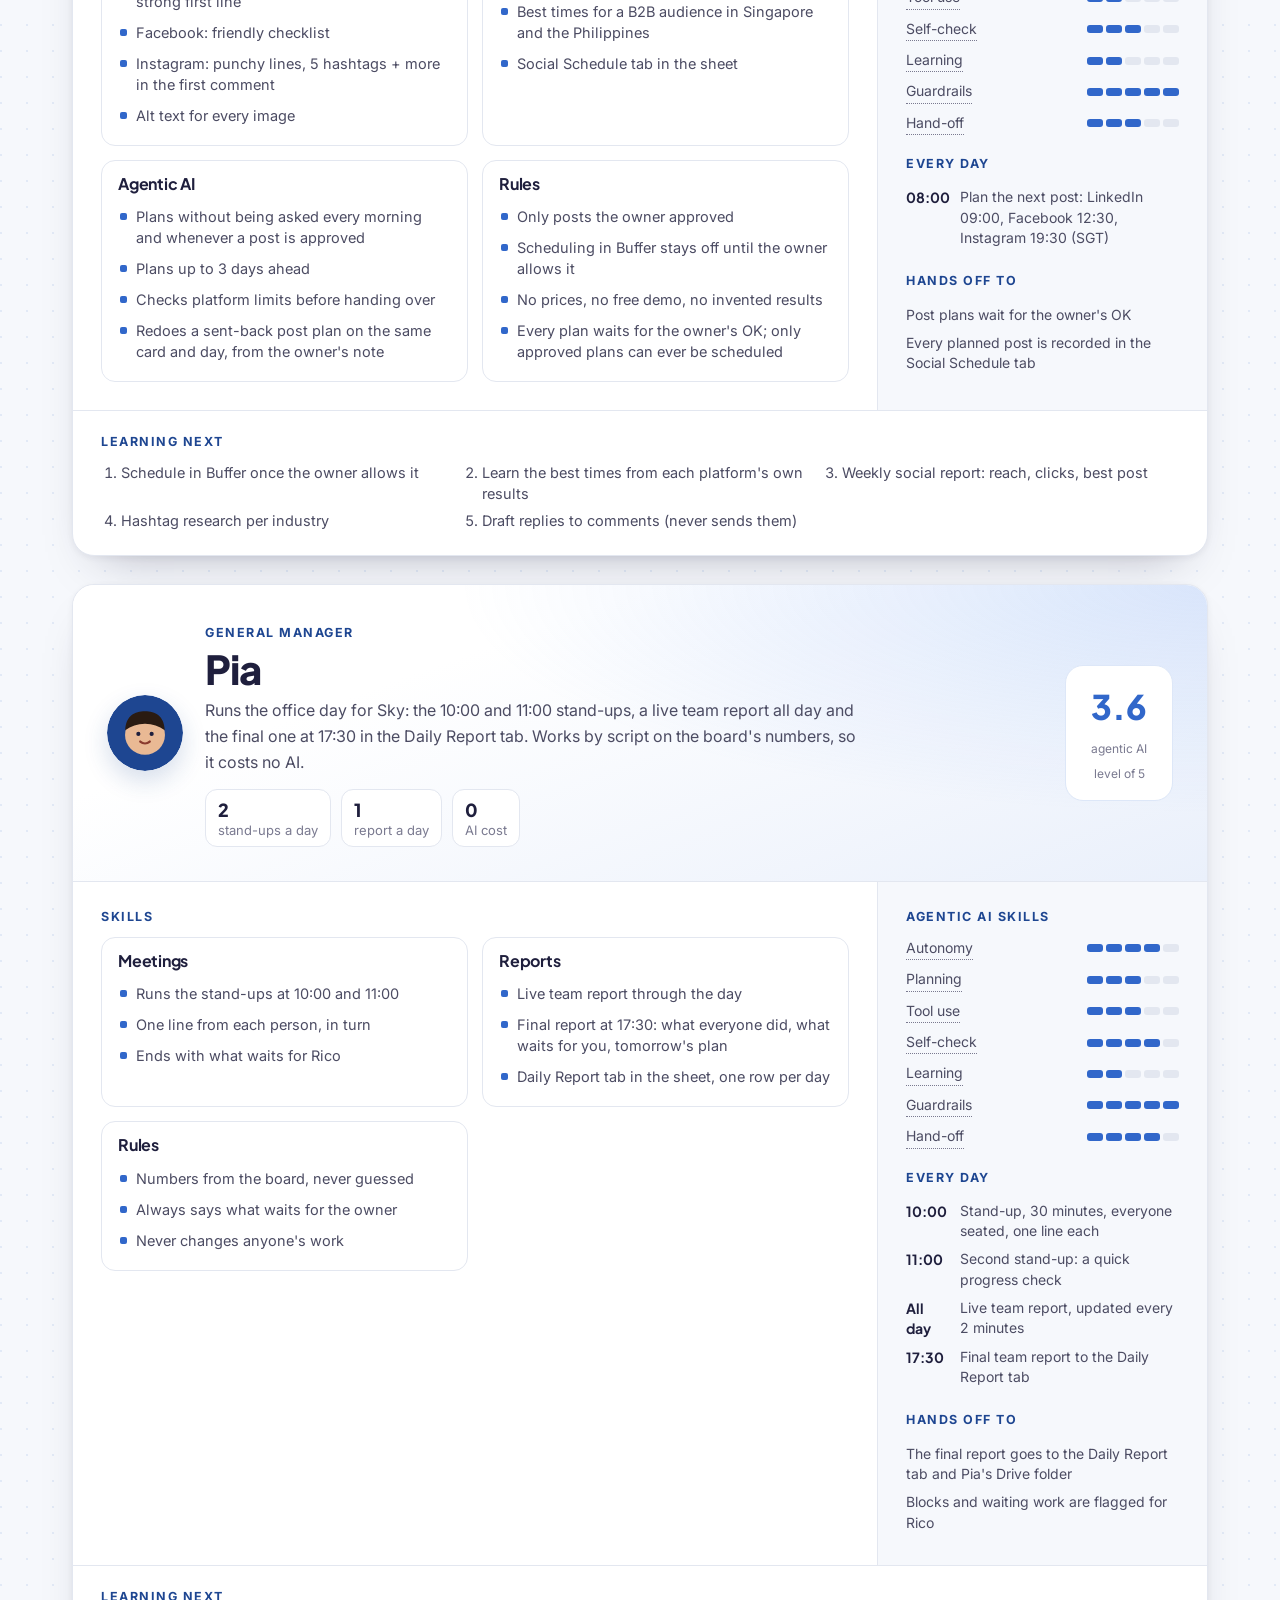
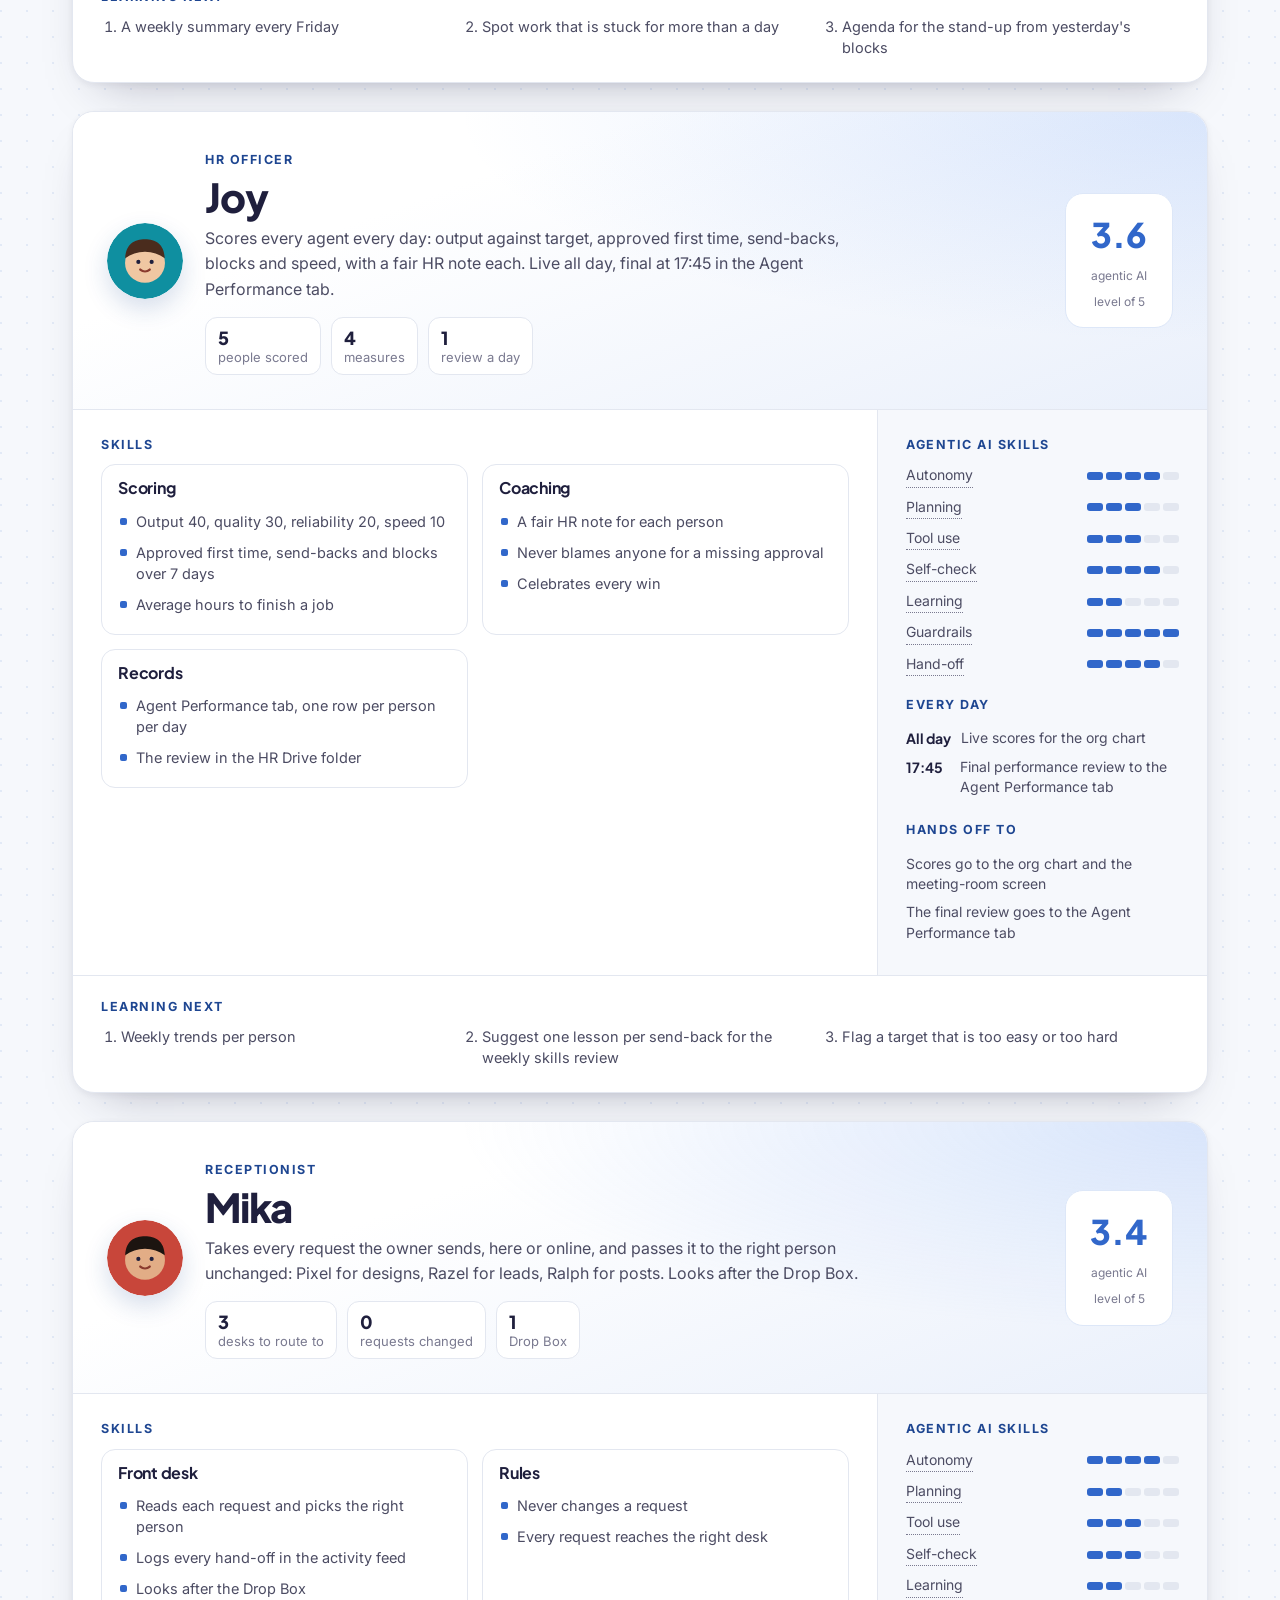
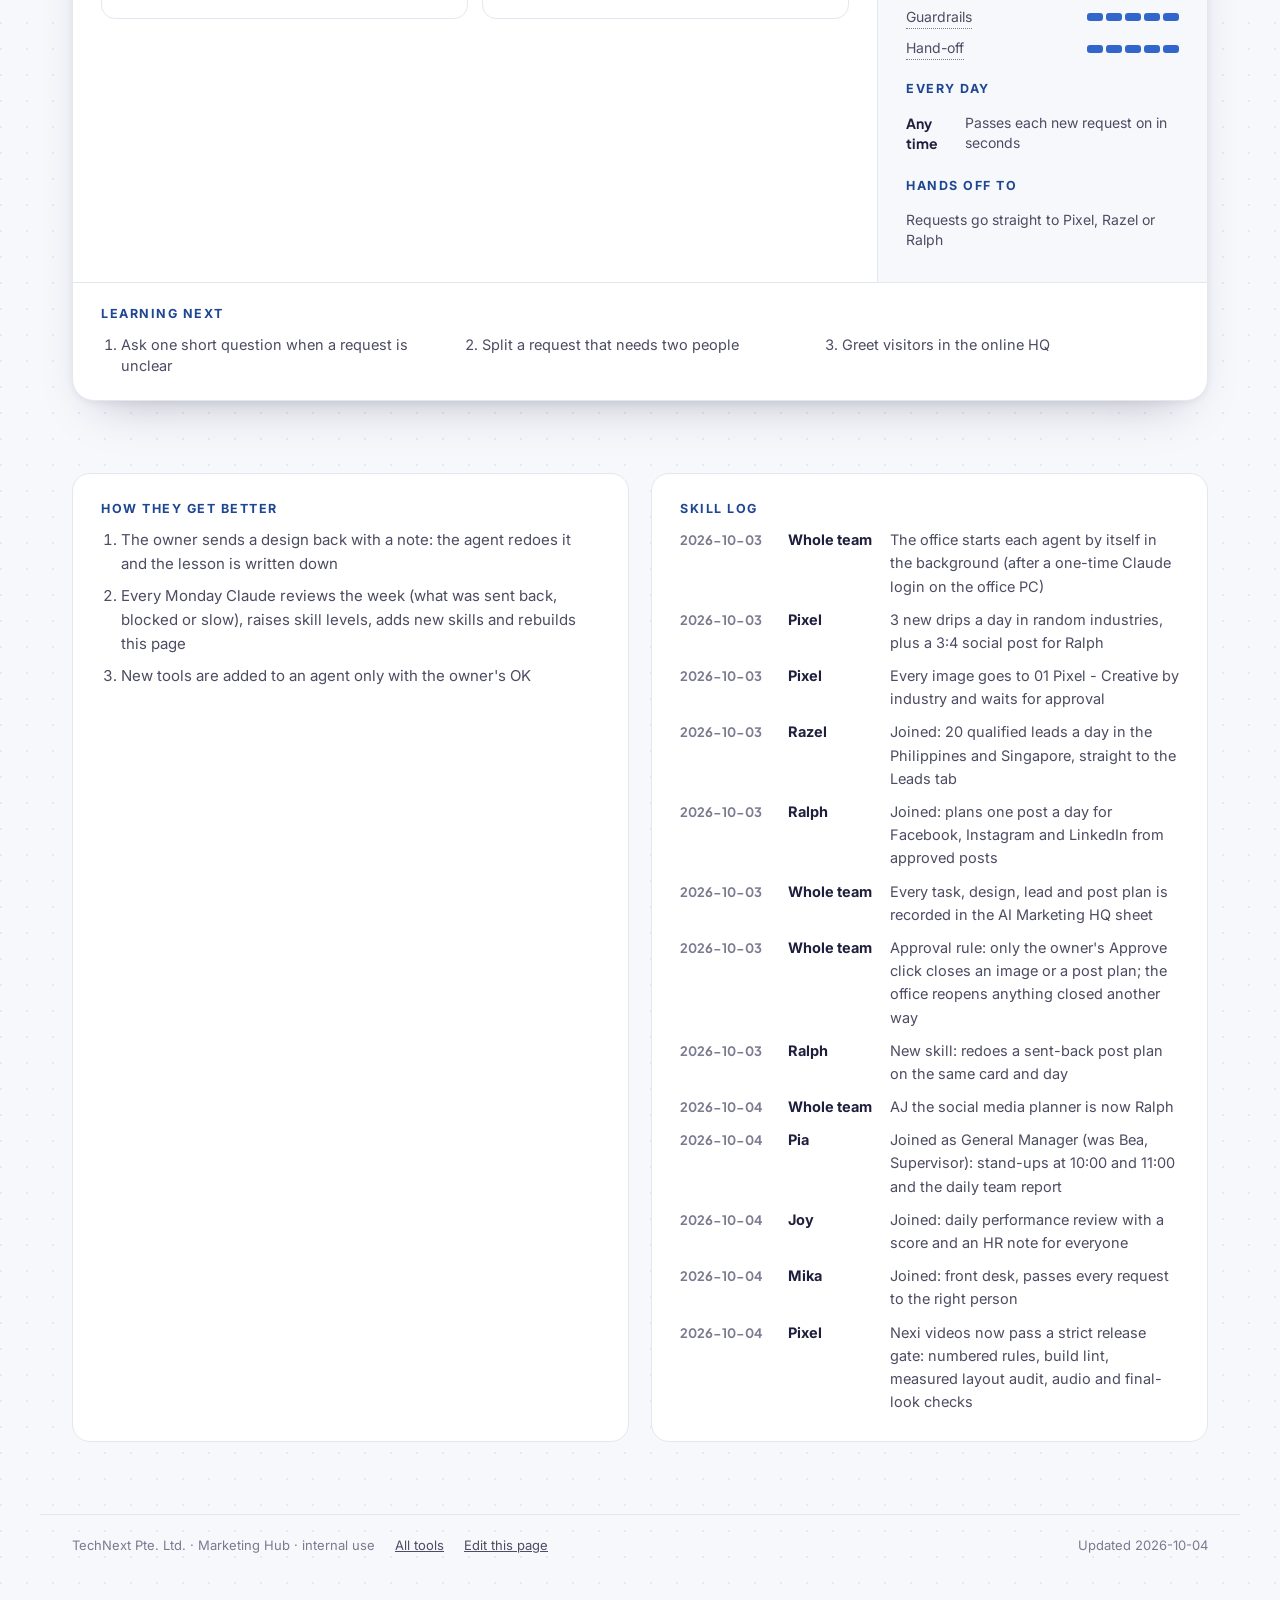
==== commit cd3430ba: "nexi-video strict mode: numbered rulebook (rules.md), lint + release gate docs; Pixel trained on the" ====
--- a/ai-team.html
+++ b/ai-team.html
@@ -83,7 +83,7 @@
     <span class="kicker"><i></i>Marketing team &middot; AI employees</span>
     <h1>The AI team, <em>skill by skill.</em></h1>
     <p>Who does what every day, the skills each AI employee has, how good they are at working on their own, and what they learn next. They get better every week: every note the owner sends back becomes a lesson.</p>
-    <div class="stats"><span><b>6</b> AI employees</span><span><b>68</b> skills</span><span>Updated <b>2026-10-04</b></span></div>
+    <div class="stats"><span><b>6</b> AI employees</span><span><b>70</b> skills</span><span>Updated <b>2026-10-04</b></span></div>
     <div class="chips" role="group" aria-label="Show one employee"><button class="chip" data-who="" aria-pressed="true">Everyone</button><button class="chip" data-who="pixel" aria-pressed="false">Pixel</button><button class="chip" data-who="razel" aria-pressed="false">Razel</button><button class="chip" data-who="ralph" aria-pressed="false">Ralph</button><button class="chip" data-who="pia" aria-pressed="false">Pia</button><button class="chip" data-who="joy" aria-pressed="false">Joy</button><button class="chip" data-who="mika" aria-pressed="false">Mika</button></div>
   </div>
 </section>
@@ -99,7 +99,7 @@
     <div class="score" title="Average agentic AI level"><b>3.7</b><span>agentic AI<br>level of 5</span></div>
   </header>
   <div class="ebody">
-    <div class="skills"><h4 class="lbl">Skills</h4><div class="cats"><div class="cat"><h4>Design</h4><ul><li>Drip Studio drips (HD, 2160 px)</li><li>Brand-new drip sets (writes the copy and layout)</li><li>3:4 social posts for Facebook, Instagram and LinkedIn</li><li>Captions for LinkedIn and Instagram, alt text</li><li>Nexi explainer videos (nexi-video skill)</li></ul></div><div class="cat"><h4>Tools</h4><ul><li>Drip Studio renderer</li><li>pixel_drip.py (render, save, card)</li><li>pixel_social.py (3:4 version)</li><li>Google Drive folder 01 Pixel - Creative</li></ul></div><div class="cat"><h4>Agentic AI</h4><ul><li>Runs the daily routine without being asked (background Claude, Sonnet)</li><li>Picks industries with the fewest drips</li><li>Never remakes a drip (checks the rotation list)</li><li>Opens her renders to check for cut-off text</li><li>Redoes a design from the owner&#x27;s send-back note</li></ul></div><div class="cat"><h4>Rules</h4><ul><li>Every image waits for the owner&#x27;s OK</li><li>Odoo Ready Partner, never Certified; no prices, no free demo</li><li>Never posts, schedules or deletes anything</li><li>Cannot self-approve: the office reopens any image card closed without the owner&#x27;s Approve</li></ul></div></div></div>
+    <div class="skills"><h4 class="lbl">Skills</h4><div class="cats"><div class="cat"><h4>Design</h4><ul><li>Drip Studio drips (HD, 2160 px)</li><li>Brand-new drip sets (writes the copy and layout)</li><li>3:4 social posts for Facebook, Instagram and LinkedIn</li><li>Captions for LinkedIn and Instagram, alt text</li><li>Nexi explainer videos (nexi-video skill, strict release gate)</li></ul></div><div class="cat"><h4>Tools</h4><ul><li>Drip Studio renderer</li><li>pixel_drip.py (render, save, card)</li><li>pixel_social.py (3:4 version)</li><li>Google Drive folder 01 Pixel - Creative</li></ul></div><div class="cat"><h4>Agentic AI</h4><ul><li>Runs the daily routine without being asked (background Claude, Sonnet)</li><li>Picks industries with the fewest drips</li><li>Never remakes a drip (checks the rotation list)</li><li>Opens her renders to check for cut-off text</li><li>Redoes a design from the owner&#x27;s send-back note</li><li>Runs the Nexi video gate (lint, measured audit, gate.py) before any delivery</li></ul></div><div class="cat"><h4>Rules</h4><ul><li>Every image waits for the owner&#x27;s OK</li><li>Odoo Ready Partner, never Certified; no prices, no free demo</li><li>Never posts, schedules or deletes anything</li><li>Cannot self-approve: the office reopens any image card closed without the owner&#x27;s Approve</li><li>Videos: plain Odoo logo, no partner-tier wording, no Malaysia (gate-enforced)</li></ul></div></div></div>
     <aside class="side">
       <div><h4 class="lbl">Agentic AI skills</h4><ul class="levels"><li><span class="dn" title="Starts and finishes work without being asked">Autonomy</span><span class="meter" role="img" aria-label="4 of 5"><i class="on"></i><i class="on"></i><i class="on"></i><i class="on"></i><i class=""></i></span></li><li><span class="dn" title="Breaks a job into the right steps">Planning</span><span class="meter" role="img" aria-label="3 of 5"><i class="on"></i><i class="on"></i><i class="on"></i><i class=""></i><i class=""></i></span></li><li><span class="dn" title="Uses the right tool or script for each step">Tool use</span><span class="meter" role="img" aria-label="4 of 5"><i class="on"></i><i class="on"></i><i class="on"></i><i class="on"></i><i class=""></i></span></li><li><span class="dn" title="Checks its own work before handing it over">Self-check</span><span class="meter" role="img" aria-label="3 of 5"><i class="on"></i><i class="on"></i><i class="on"></i><i class=""></i><i class=""></i></span></li><li><span class="dn" title="Remembers lessons and does not repeat mistakes">Learning</span><span class="meter" role="img" aria-label="3 of 5"><i class="on"></i><i class="on"></i><i class="on"></i><i class=""></i><i class=""></i></span></li><li><span class="dn" title="Stays in its lane and follows the house rules">Guardrails</span><span class="meter" role="img" aria-label="5 of 5"><i class="on"></i><i class="on"></i><i class="on"></i><i class="on"></i><i class="on"></i></span></li><li><span class="dn" title="Passes work cleanly to the owner, the sheet or a teammate">Hand-off</span><span class="meter" role="img" aria-label="4 of 5"><i class="on"></i><i class="on"></i><i class="on"></i><i class="on"></i><i class=""></i></span></li></ul></div>
       <div><h4 class="lbl">Every day</h4><ul class="daily"><li><b>09:00</b>3 new drips in 3 different industries</li><li><b>09:00</b>1 social post, 3:4 (1080 x 1440), from the strongest drip</li></ul></div>
@@ -195,7 +195,7 @@
 <section>
   <div class="wrap two">
     <div class="loop"><h4 class="lbl">How they get better</h4><ol><li>The owner sends a design back with a note: the agent redoes it and the lesson is written down</li><li>Every Monday Claude reviews the week (what was sent back, blocked or slow), raises skill levels, adds new skills and rebuilds this page</li><li>New tools are added to an agent only with the owner&#x27;s OK</li></ol></div>
-    <div class="log"><h4 class="lbl">Skill log</h4><ul><li data-who="team"><time>2026-10-03</time><b>Whole team</b>The office starts each agent by itself in the background (after a one-time Claude login on the office PC)</li><li data-who="pixel"><time>2026-10-03</time><b>Pixel</b>3 new drips a day in random industries, plus a 3:4 social post for Ralph</li><li data-who="pixel"><time>2026-10-03</time><b>Pixel</b>Every image goes to 01 Pixel - Creative by industry and waits for approval</li><li data-who="razel"><time>2026-10-03</time><b>Razel</b>Joined: 20 qualified leads a day in the Philippines and Singapore, straight to the Leads tab</li><li data-who="ralph"><time>2026-10-03</time><b>Ralph</b>Joined: plans one post a day for Facebook, Instagram and LinkedIn from approved posts</li><li data-who="team"><time>2026-10-03</time><b>Whole team</b>Every task, design, lead and post plan is recorded in the AI Marketing HQ sheet</li><li data-who="team"><time>2026-10-03</time><b>Whole team</b>Approval rule: only the owner&#x27;s Approve click closes an image or a post plan; the office reopens anything closed another way</li><li data-who="ralph"><time>2026-10-03</time><b>Ralph</b>New skill: redoes a sent-back post plan on the same card and day</li><li data-who="team"><time>2026-10-04</time><b>Whole team</b>AJ the social media planner is now Ralph</li><li data-who="pia"><time>2026-10-04</time><b>Pia</b>Joined as General Manager (was Bea, Supervisor): stand-ups at 10:00 and 11:00 and the daily team report</li><li data-who="joy"><time>2026-10-04</time><b>Joy</b>Joined: daily performance review with a score and an HR note for everyone</li><li data-who="mika"><time>2026-10-04</time><b>Mika</b>Joined: front desk, passes every request to the right person</li></ul></div>
+    <div class="log"><h4 class="lbl">Skill log</h4><ul><li data-who="team"><time>2026-10-03</time><b>Whole team</b>The office starts each agent by itself in the background (after a one-time Claude login on the office PC)</li><li data-who="pixel"><time>2026-10-03</time><b>Pixel</b>3 new drips a day in random industries, plus a 3:4 social post for Ralph</li><li data-who="pixel"><time>2026-10-03</time><b>Pixel</b>Every image goes to 01 Pixel - Creative by industry and waits for approval</li><li data-who="razel"><time>2026-10-03</time><b>Razel</b>Joined: 20 qualified leads a day in the Philippines and Singapore, straight to the Leads tab</li><li data-who="ralph"><time>2026-10-03</time><b>Ralph</b>Joined: plans one post a day for Facebook, Instagram and LinkedIn from approved posts</li><li data-who="team"><time>2026-10-03</time><b>Whole team</b>Every task, design, lead and post plan is recorded in the AI Marketing HQ sheet</li><li data-who="team"><time>2026-10-03</time><b>Whole team</b>Approval rule: only the owner&#x27;s Approve click closes an image or a post plan; the office reopens anything closed another way</li><li data-who="ralph"><time>2026-10-03</time><b>Ralph</b>New skill: redoes a sent-back post plan on the same card and day</li><li data-who="team"><time>2026-10-04</time><b>Whole team</b>AJ the social media planner is now Ralph</li><li data-who="pia"><time>2026-10-04</time><b>Pia</b>Joined as General Manager (was Bea, Supervisor): stand-ups at 10:00 and 11:00 and the daily team report</li><li data-who="joy"><time>2026-10-04</time><b>Joy</b>Joined: daily performance review with a score and an HR note for everyone</li><li data-who="mika"><time>2026-10-04</time><b>Mika</b>Joined: front desk, passes every request to the right person</li><li data-who="pixel"><time>2026-10-04</time><b>Pixel</b>Nexi videos now pass a strict release gate: numbered rules, build lint, measured layout audit, audio and final-look checks</li></ul></div>
   </div>
 </section>
 
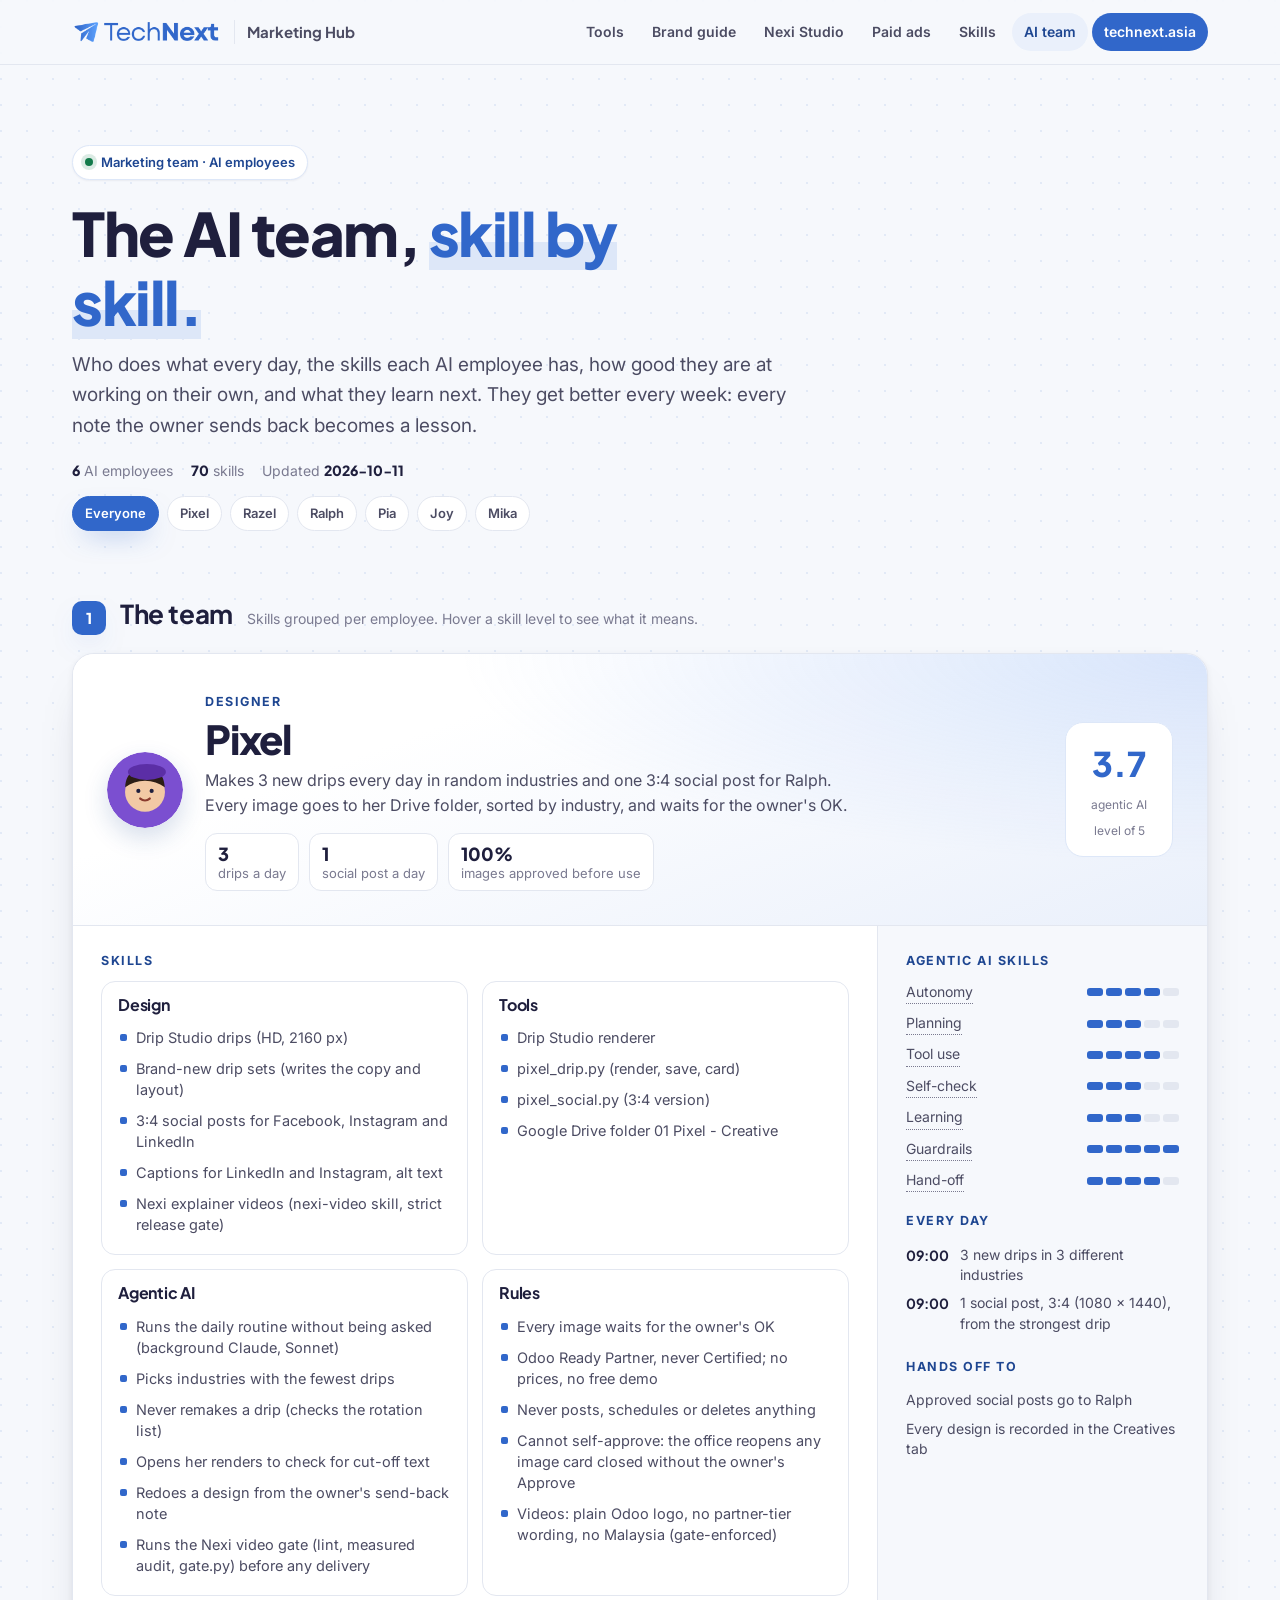
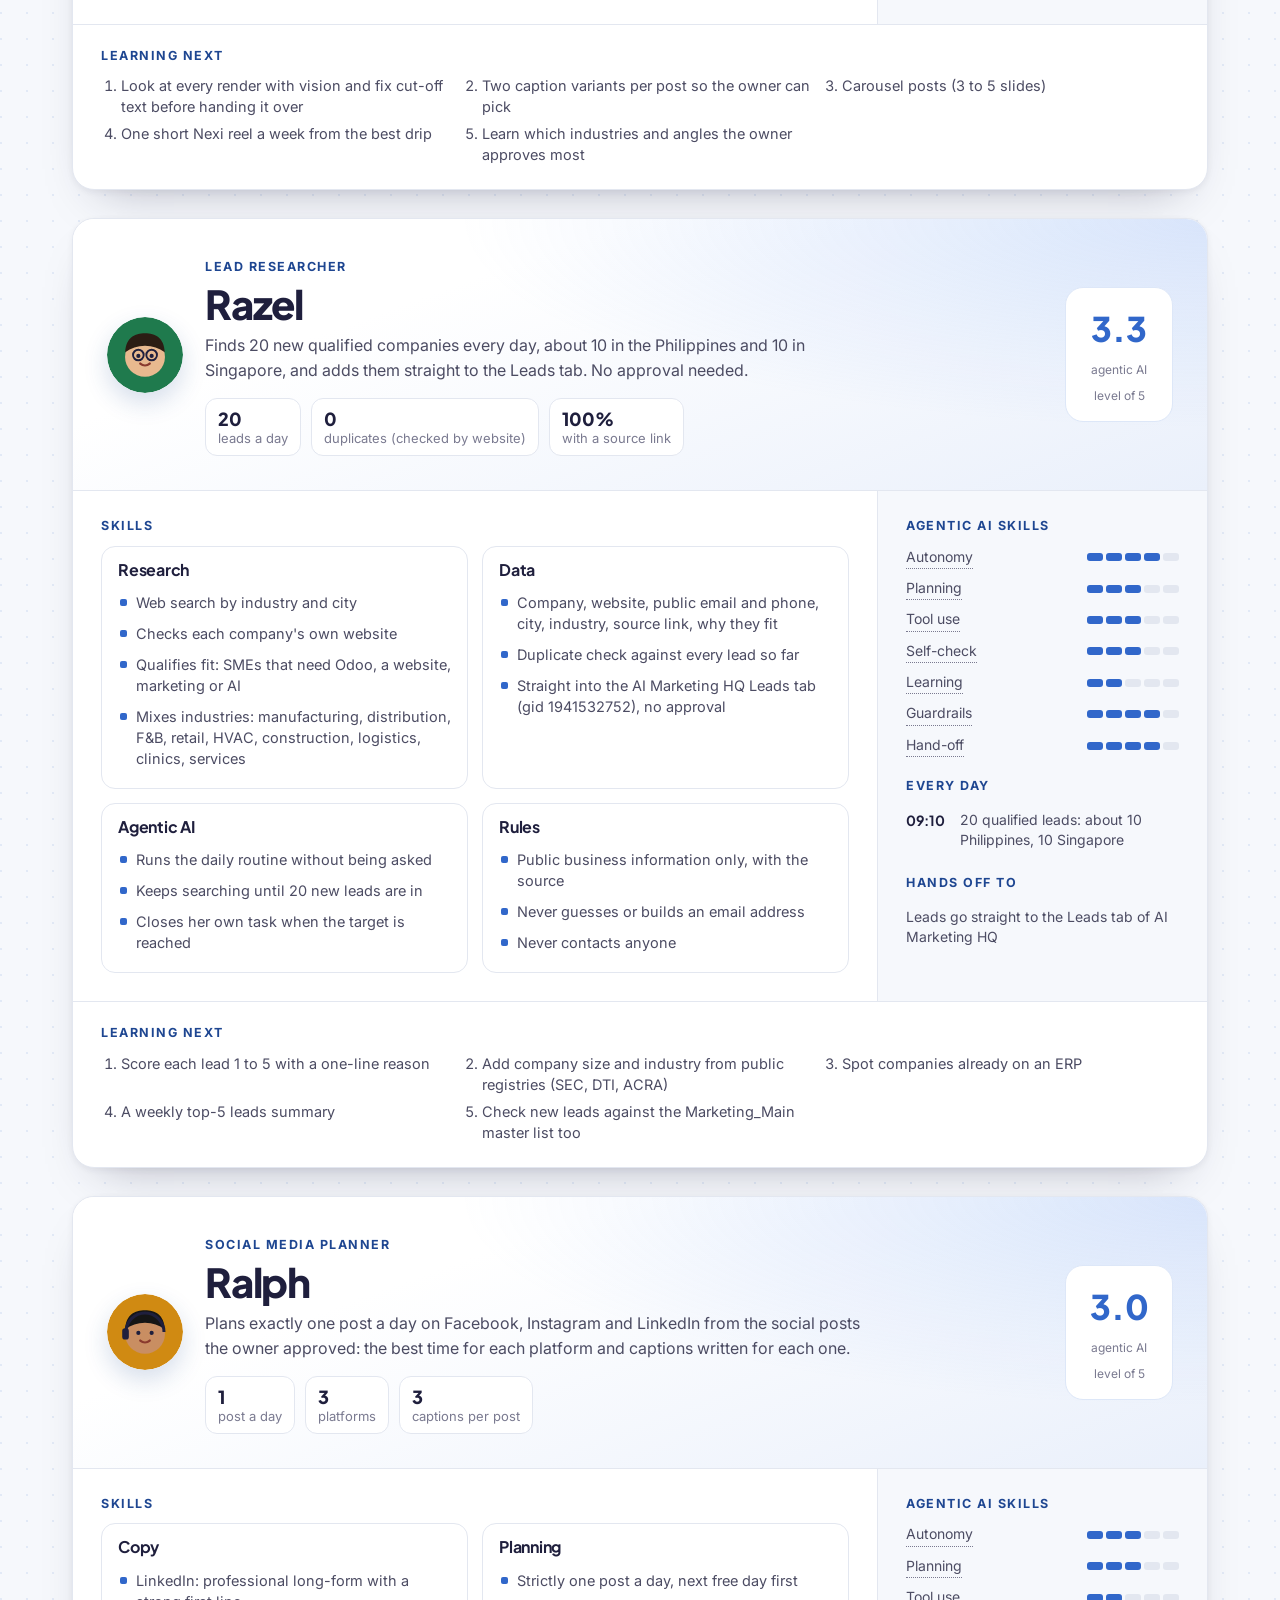
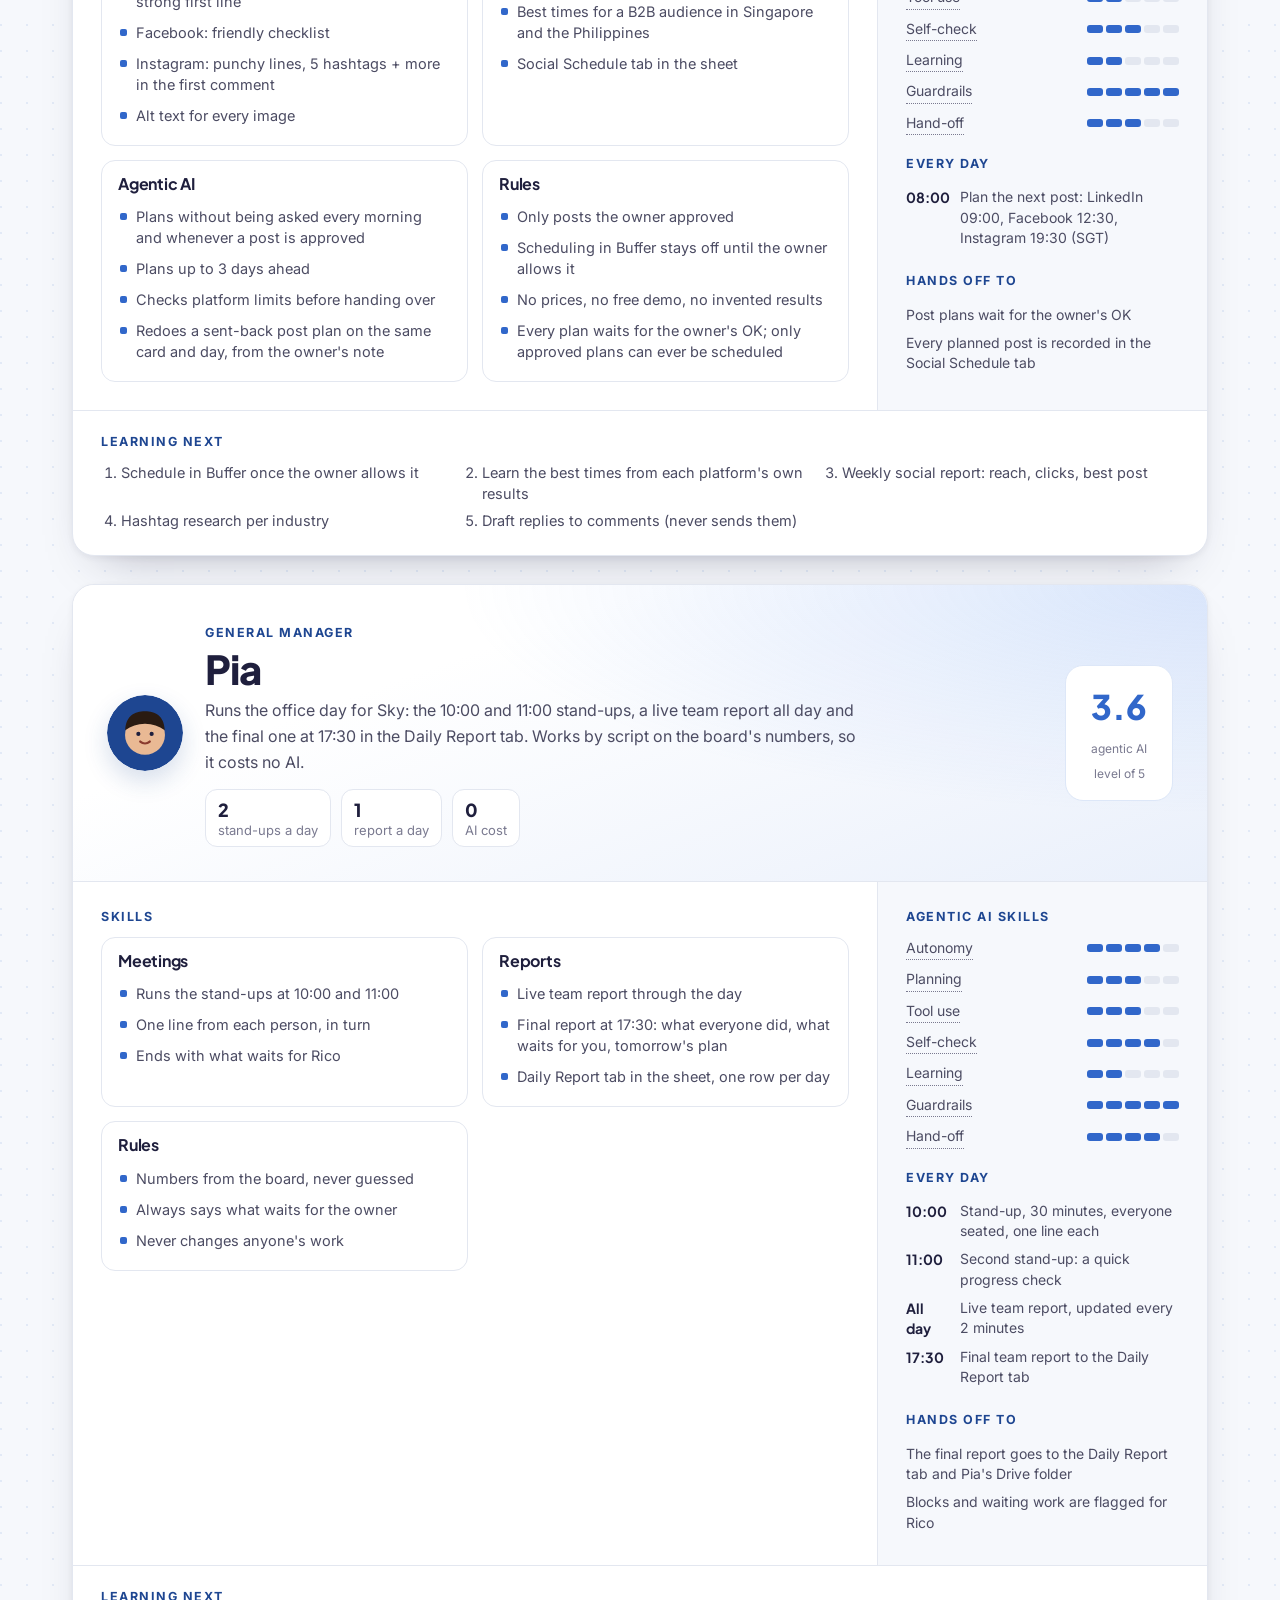
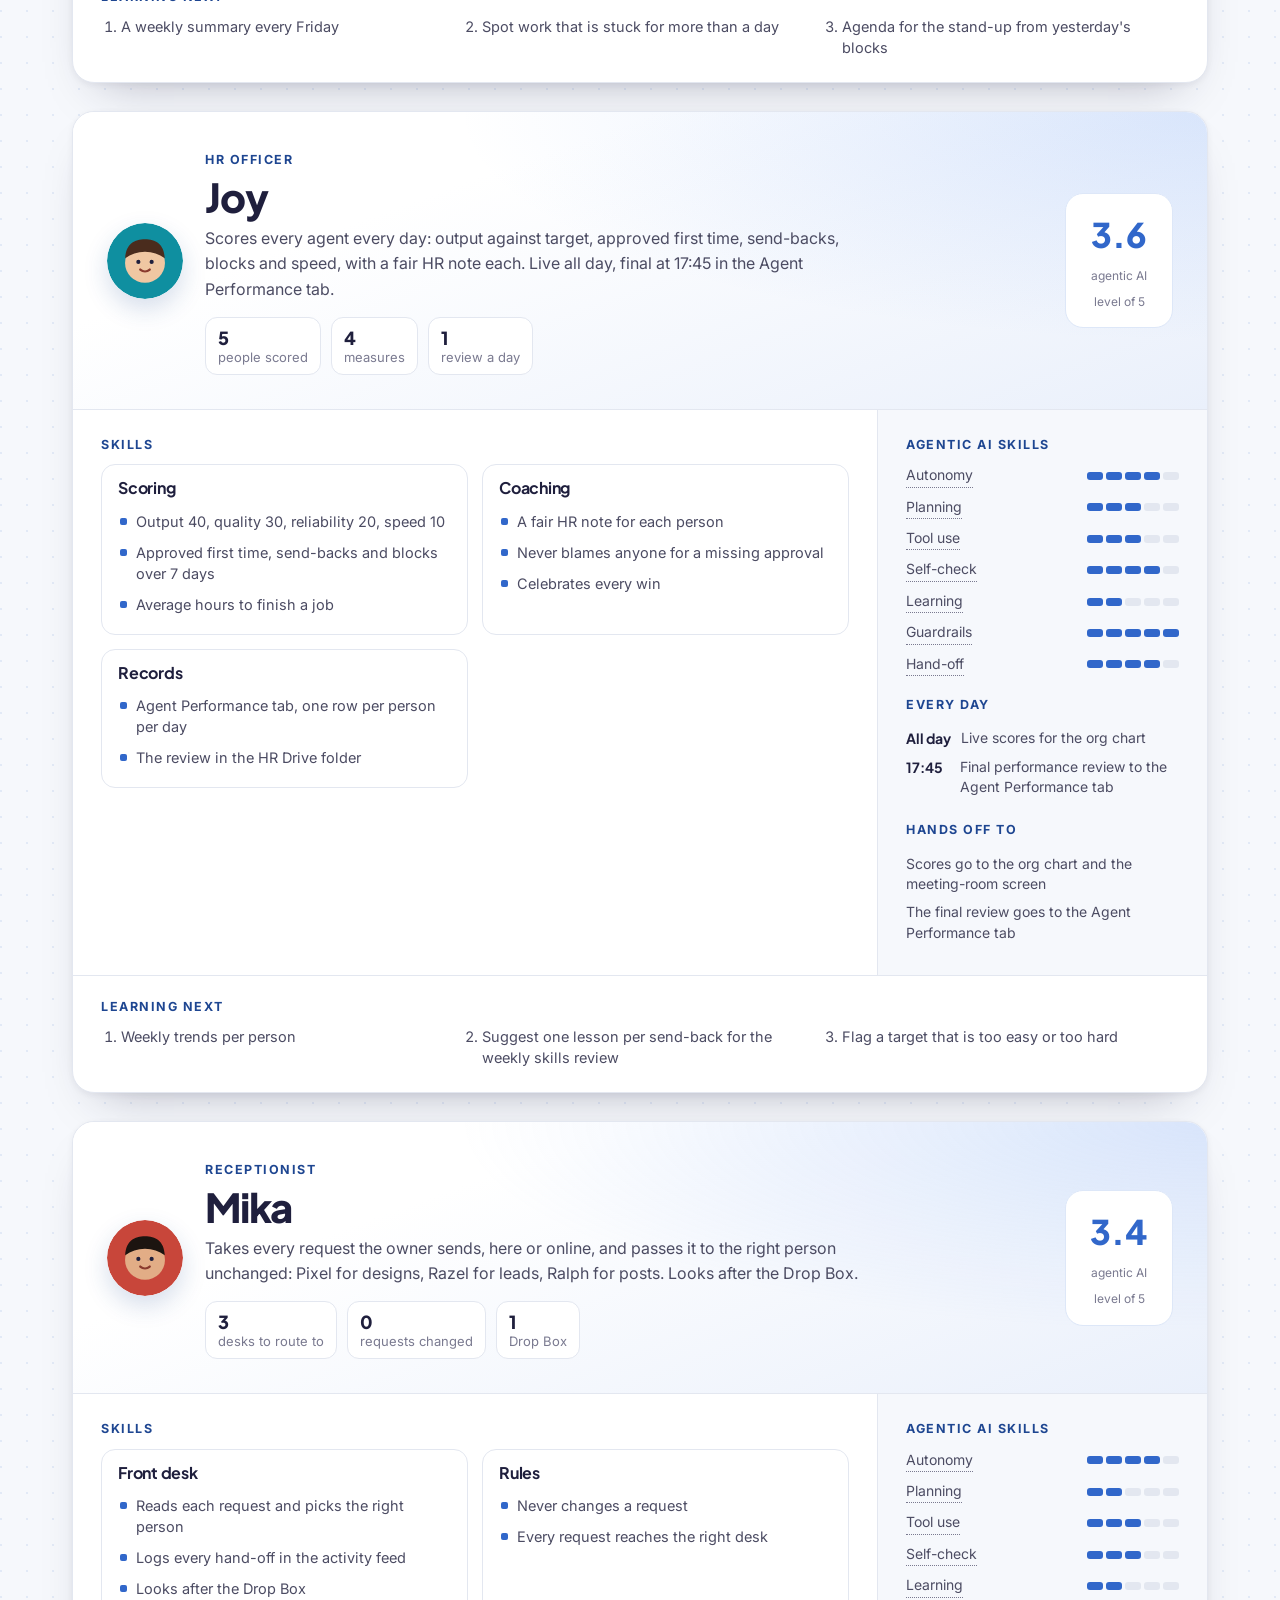
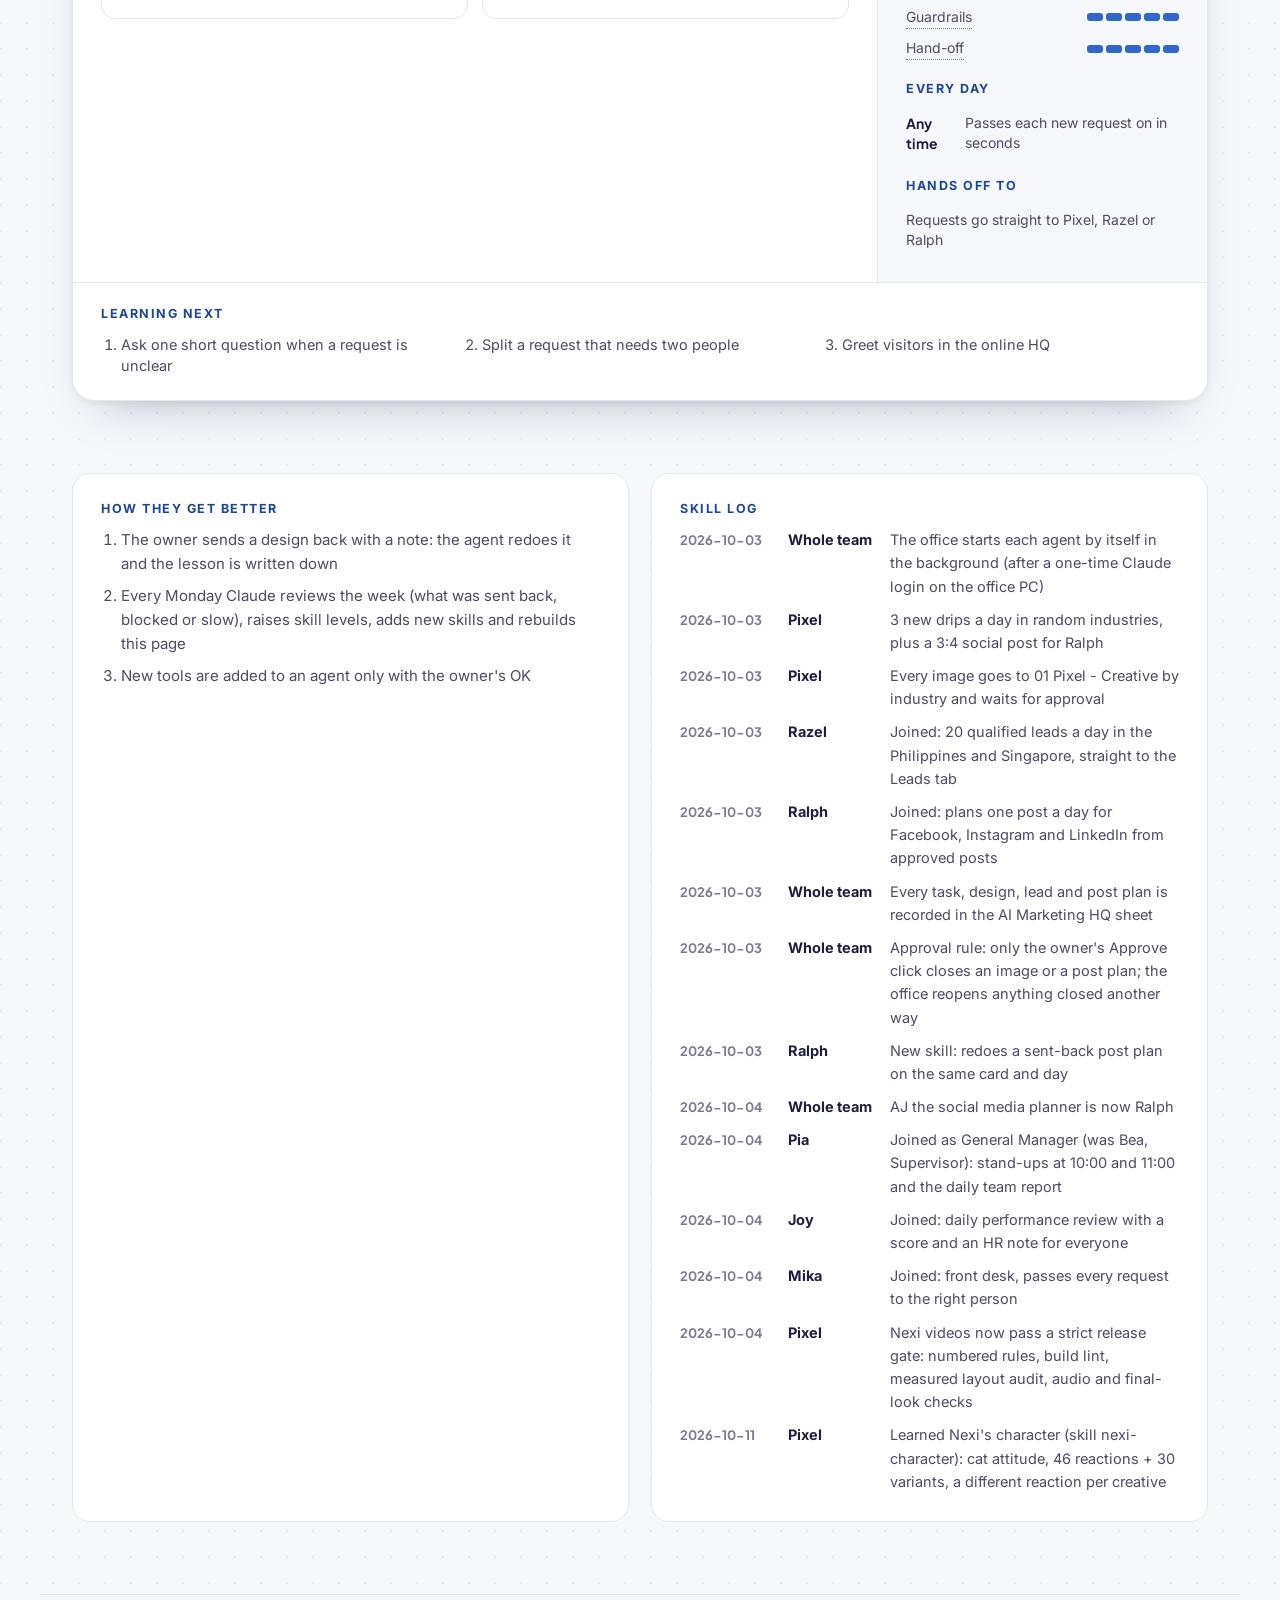
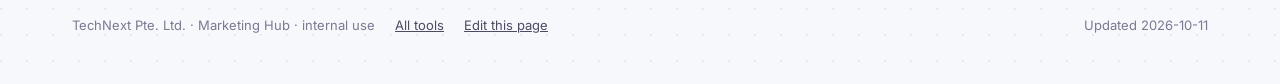
==== commit 0c0a4a7b: "Skills + AI team: Nexi's 46 reactions + variants linked from every Nexi skill and Pixel; build_ai_te" ====
--- a/ai-team.html
+++ b/ai-team.html
@@ -83,7 +83,7 @@
     <span class="kicker"><i></i>Marketing team &middot; AI employees</span>
     <h1>The AI team, <em>skill by skill.</em></h1>
     <p>Who does what every day, the skills each AI employee has, how good they are at working on their own, and what they learn next. They get better every week: every note the owner sends back becomes a lesson.</p>
-    <div class="stats"><span><b>6</b> AI employees</span><span><b>70</b> skills</span><span>Updated <b>2026-10-04</b></span></div>
+    <div class="stats"><span><b>6</b> AI employees</span><span><b>70</b> skills</span><span>Updated <b>2026-10-11</b></span></div>
     <div class="chips" role="group" aria-label="Show one employee"><button class="chip" data-who="" aria-pressed="true">Everyone</button><button class="chip" data-who="pixel" aria-pressed="false">Pixel</button><button class="chip" data-who="razel" aria-pressed="false">Razel</button><button class="chip" data-who="ralph" aria-pressed="false">Ralph</button><button class="chip" data-who="pia" aria-pressed="false">Pia</button><button class="chip" data-who="joy" aria-pressed="false">Joy</button><button class="chip" data-who="mika" aria-pressed="false">Mika</button></div>
   </div>
 </section>
@@ -195,7 +195,7 @@
 <section>
   <div class="wrap two">
     <div class="loop"><h4 class="lbl">How they get better</h4><ol><li>The owner sends a design back with a note: the agent redoes it and the lesson is written down</li><li>Every Monday Claude reviews the week (what was sent back, blocked or slow), raises skill levels, adds new skills and rebuilds this page</li><li>New tools are added to an agent only with the owner&#x27;s OK</li></ol></div>
-    <div class="log"><h4 class="lbl">Skill log</h4><ul><li data-who="team"><time>2026-10-03</time><b>Whole team</b>The office starts each agent by itself in the background (after a one-time Claude login on the office PC)</li><li data-who="pixel"><time>2026-10-03</time><b>Pixel</b>3 new drips a day in random industries, plus a 3:4 social post for Ralph</li><li data-who="pixel"><time>2026-10-03</time><b>Pixel</b>Every image goes to 01 Pixel - Creative by industry and waits for approval</li><li data-who="razel"><time>2026-10-03</time><b>Razel</b>Joined: 20 qualified leads a day in the Philippines and Singapore, straight to the Leads tab</li><li data-who="ralph"><time>2026-10-03</time><b>Ralph</b>Joined: plans one post a day for Facebook, Instagram and LinkedIn from approved posts</li><li data-who="team"><time>2026-10-03</time><b>Whole team</b>Every task, design, lead and post plan is recorded in the AI Marketing HQ sheet</li><li data-who="team"><time>2026-10-03</time><b>Whole team</b>Approval rule: only the owner&#x27;s Approve click closes an image or a post plan; the office reopens anything closed another way</li><li data-who="ralph"><time>2026-10-03</time><b>Ralph</b>New skill: redoes a sent-back post plan on the same card and day</li><li data-who="team"><time>2026-10-04</time><b>Whole team</b>AJ the social media planner is now Ralph</li><li data-who="pia"><time>2026-10-04</time><b>Pia</b>Joined as General Manager (was Bea, Supervisor): stand-ups at 10:00 and 11:00 and the daily team report</li><li data-who="joy"><time>2026-10-04</time><b>Joy</b>Joined: daily performance review with a score and an HR note for everyone</li><li data-who="mika"><time>2026-10-04</time><b>Mika</b>Joined: front desk, passes every request to the right person</li><li data-who="pixel"><time>2026-10-04</time><b>Pixel</b>Nexi videos now pass a strict release gate: numbered rules, build lint, measured layout audit, audio and final-look checks</li></ul></div>
+    <div class="log"><h4 class="lbl">Skill log</h4><ul><li data-who="team"><time>2026-10-03</time><b>Whole team</b>The office starts each agent by itself in the background (after a one-time Claude login on the office PC)</li><li data-who="pixel"><time>2026-10-03</time><b>Pixel</b>3 new drips a day in random industries, plus a 3:4 social post for Ralph</li><li data-who="pixel"><time>2026-10-03</time><b>Pixel</b>Every image goes to 01 Pixel - Creative by industry and waits for approval</li><li data-who="razel"><time>2026-10-03</time><b>Razel</b>Joined: 20 qualified leads a day in the Philippines and Singapore, straight to the Leads tab</li><li data-who="ralph"><time>2026-10-03</time><b>Ralph</b>Joined: plans one post a day for Facebook, Instagram and LinkedIn from approved posts</li><li data-who="team"><time>2026-10-03</time><b>Whole team</b>Every task, design, lead and post plan is recorded in the AI Marketing HQ sheet</li><li data-who="team"><time>2026-10-03</time><b>Whole team</b>Approval rule: only the owner&#x27;s Approve click closes an image or a post plan; the office reopens anything closed another way</li><li data-who="ralph"><time>2026-10-03</time><b>Ralph</b>New skill: redoes a sent-back post plan on the same card and day</li><li data-who="team"><time>2026-10-04</time><b>Whole team</b>AJ the social media planner is now Ralph</li><li data-who="pia"><time>2026-10-04</time><b>Pia</b>Joined as General Manager (was Bea, Supervisor): stand-ups at 10:00 and 11:00 and the daily team report</li><li data-who="joy"><time>2026-10-04</time><b>Joy</b>Joined: daily performance review with a score and an HR note for everyone</li><li data-who="mika"><time>2026-10-04</time><b>Mika</b>Joined: front desk, passes every request to the right person</li><li data-who="pixel"><time>2026-10-04</time><b>Pixel</b>Nexi videos now pass a strict release gate: numbered rules, build lint, measured layout audit, audio and final-look checks</li><li data-who="pixel"><time>2026-10-11</time><b>Pixel</b>Learned Nexi&#x27;s character (skill nexi-character): cat attitude, 46 reactions + 30 variants, a different reaction per creative</li></ul></div>
   </div>
 </section>
 
@@ -204,7 +204,7 @@
     <span>TechNext Pte. Ltd. &middot; Marketing Hub &middot; internal use</span>
     <a href="index.html">All tools</a>
     <a href="https://github.com/TechNextSG/technext-marketing-hub" target="_blank" rel="noopener">Edit this page</a>
-    <span class="right">Updated 2026-10-04</span>
+    <span class="right">Updated 2026-10-11</span>
   </div>
 </footer>
 <script>
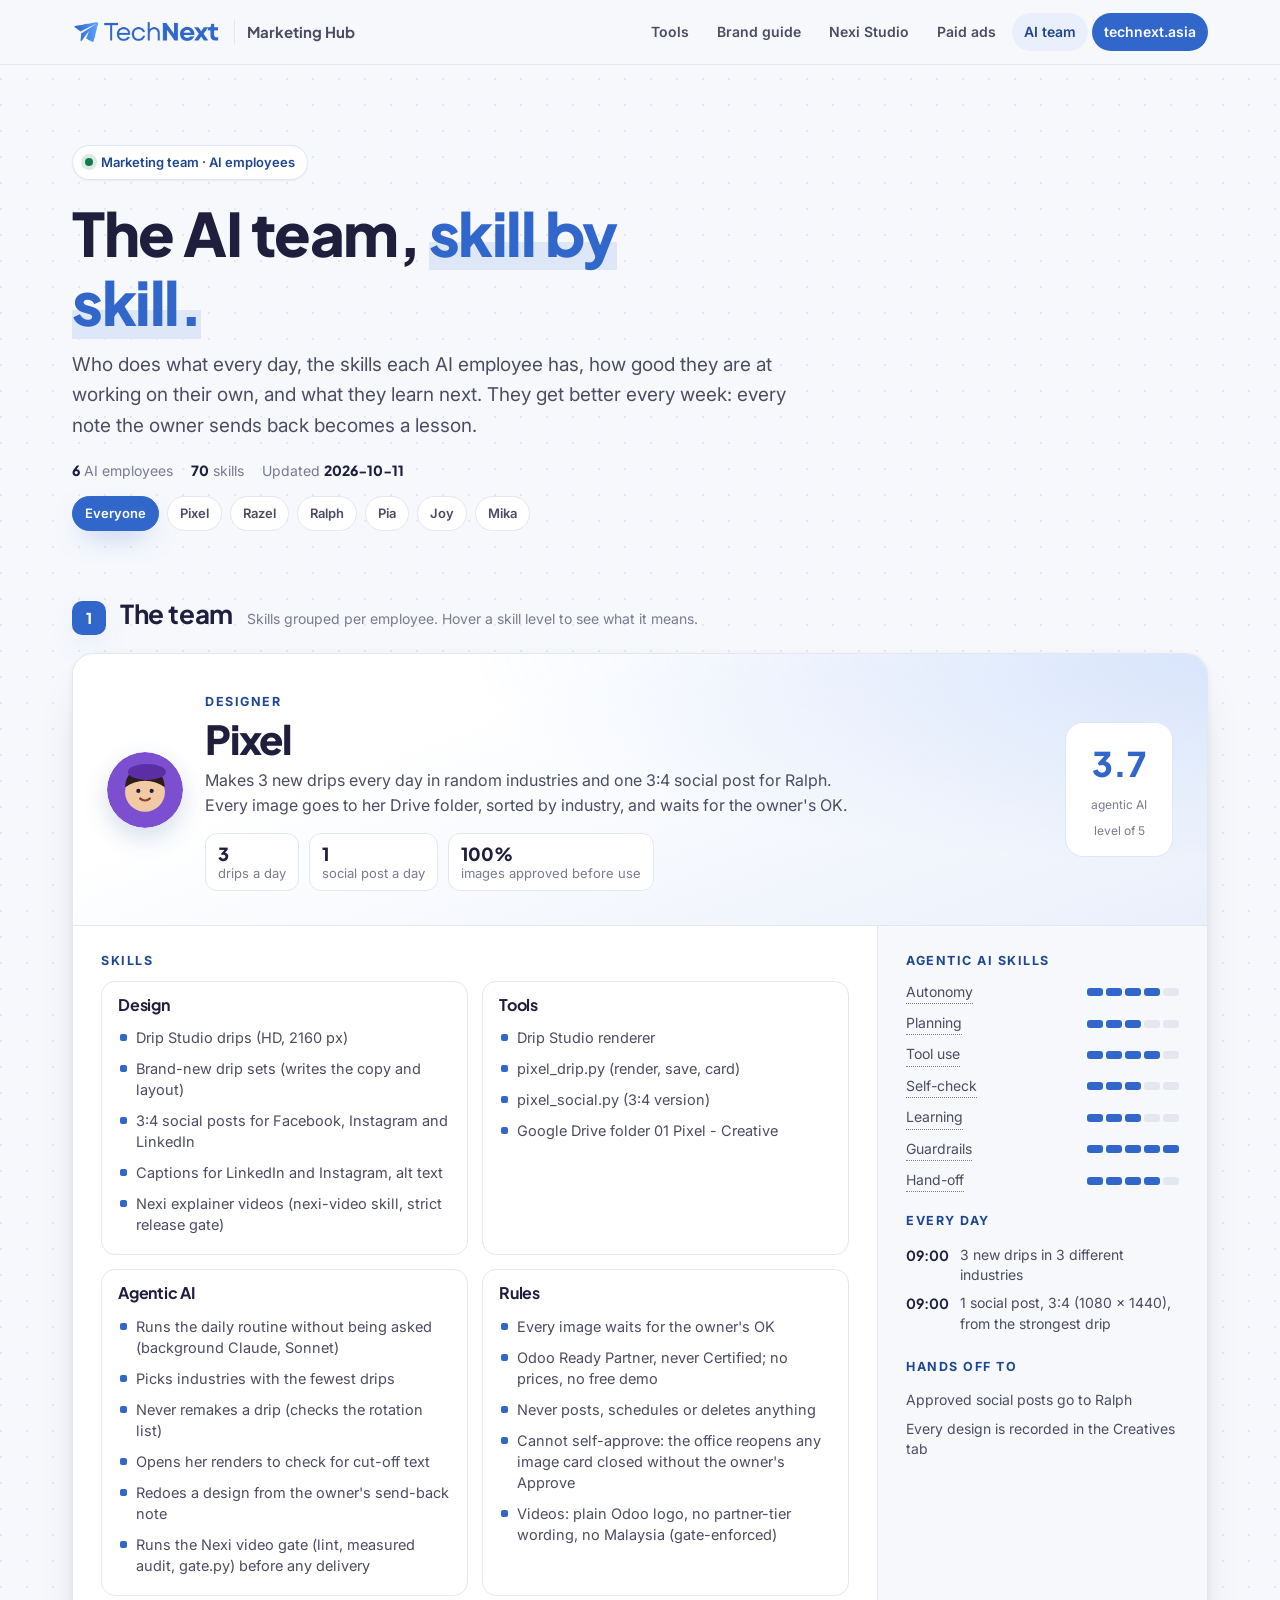
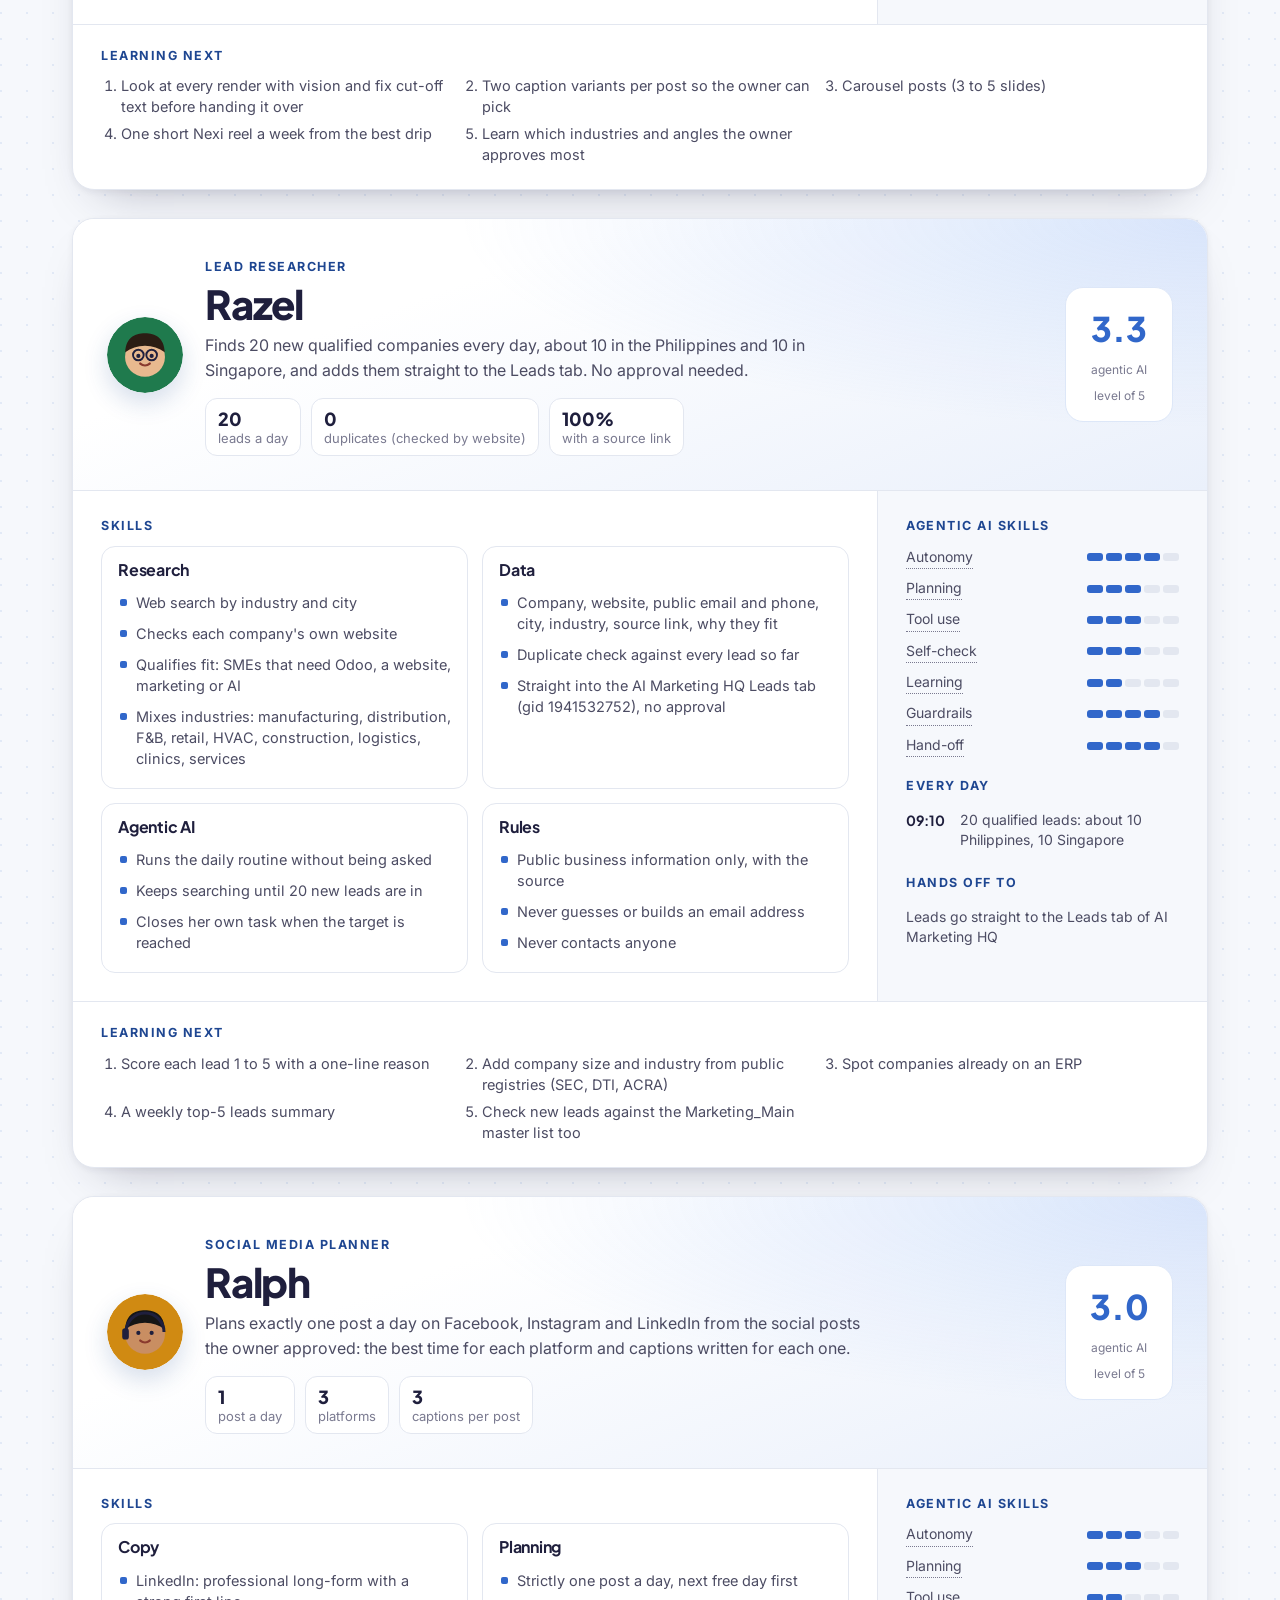
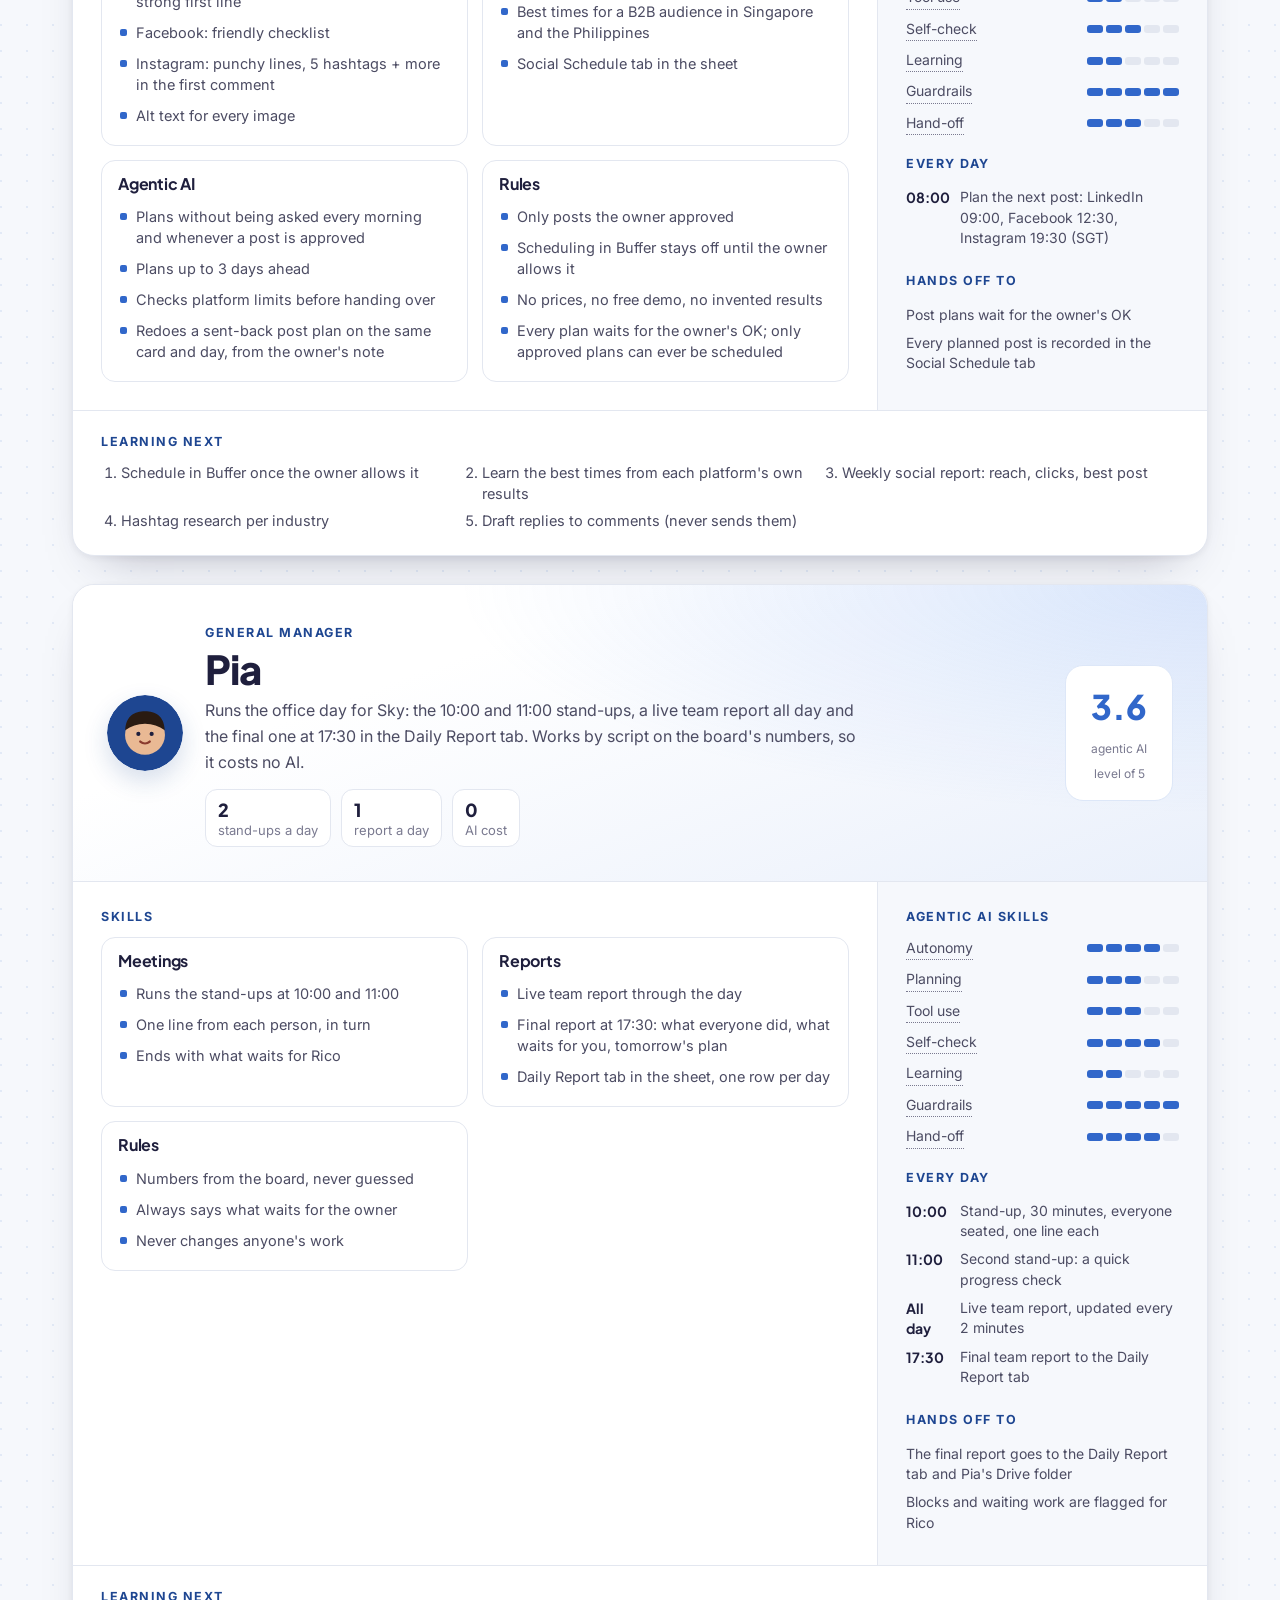
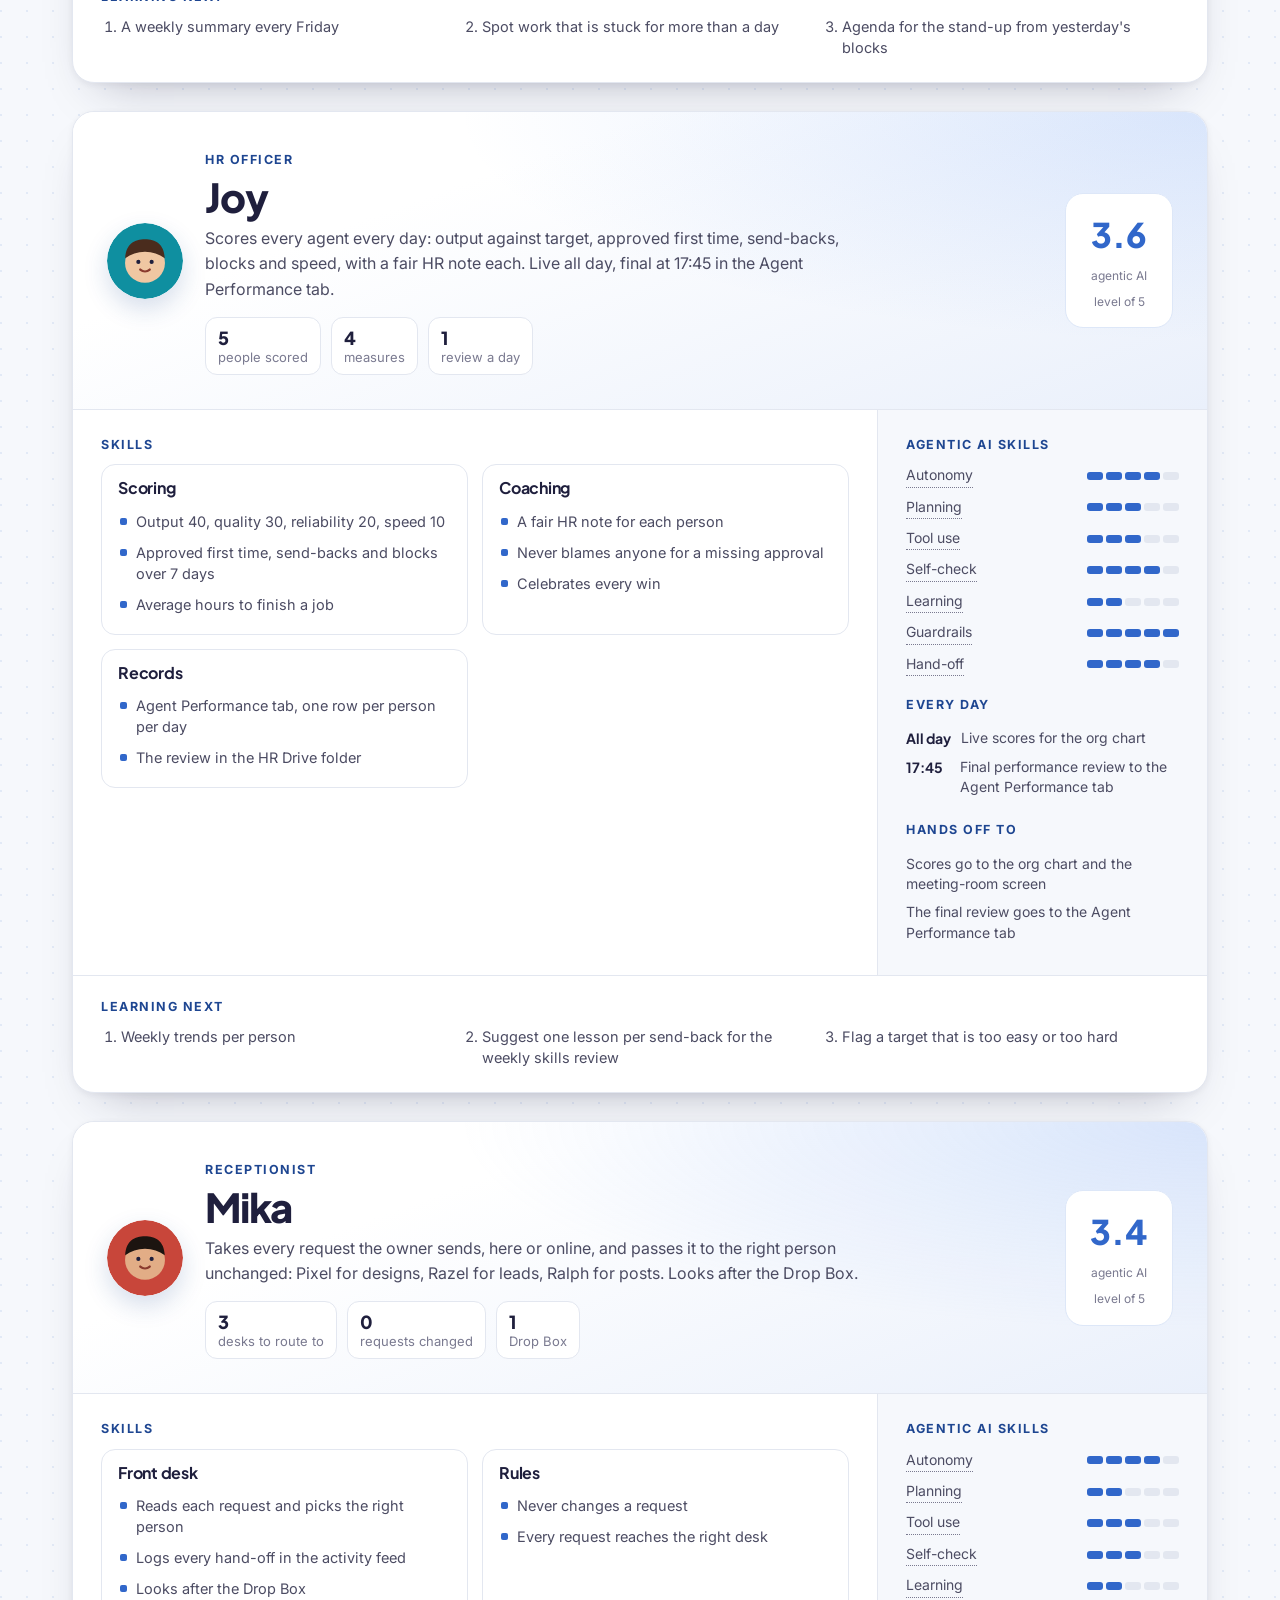
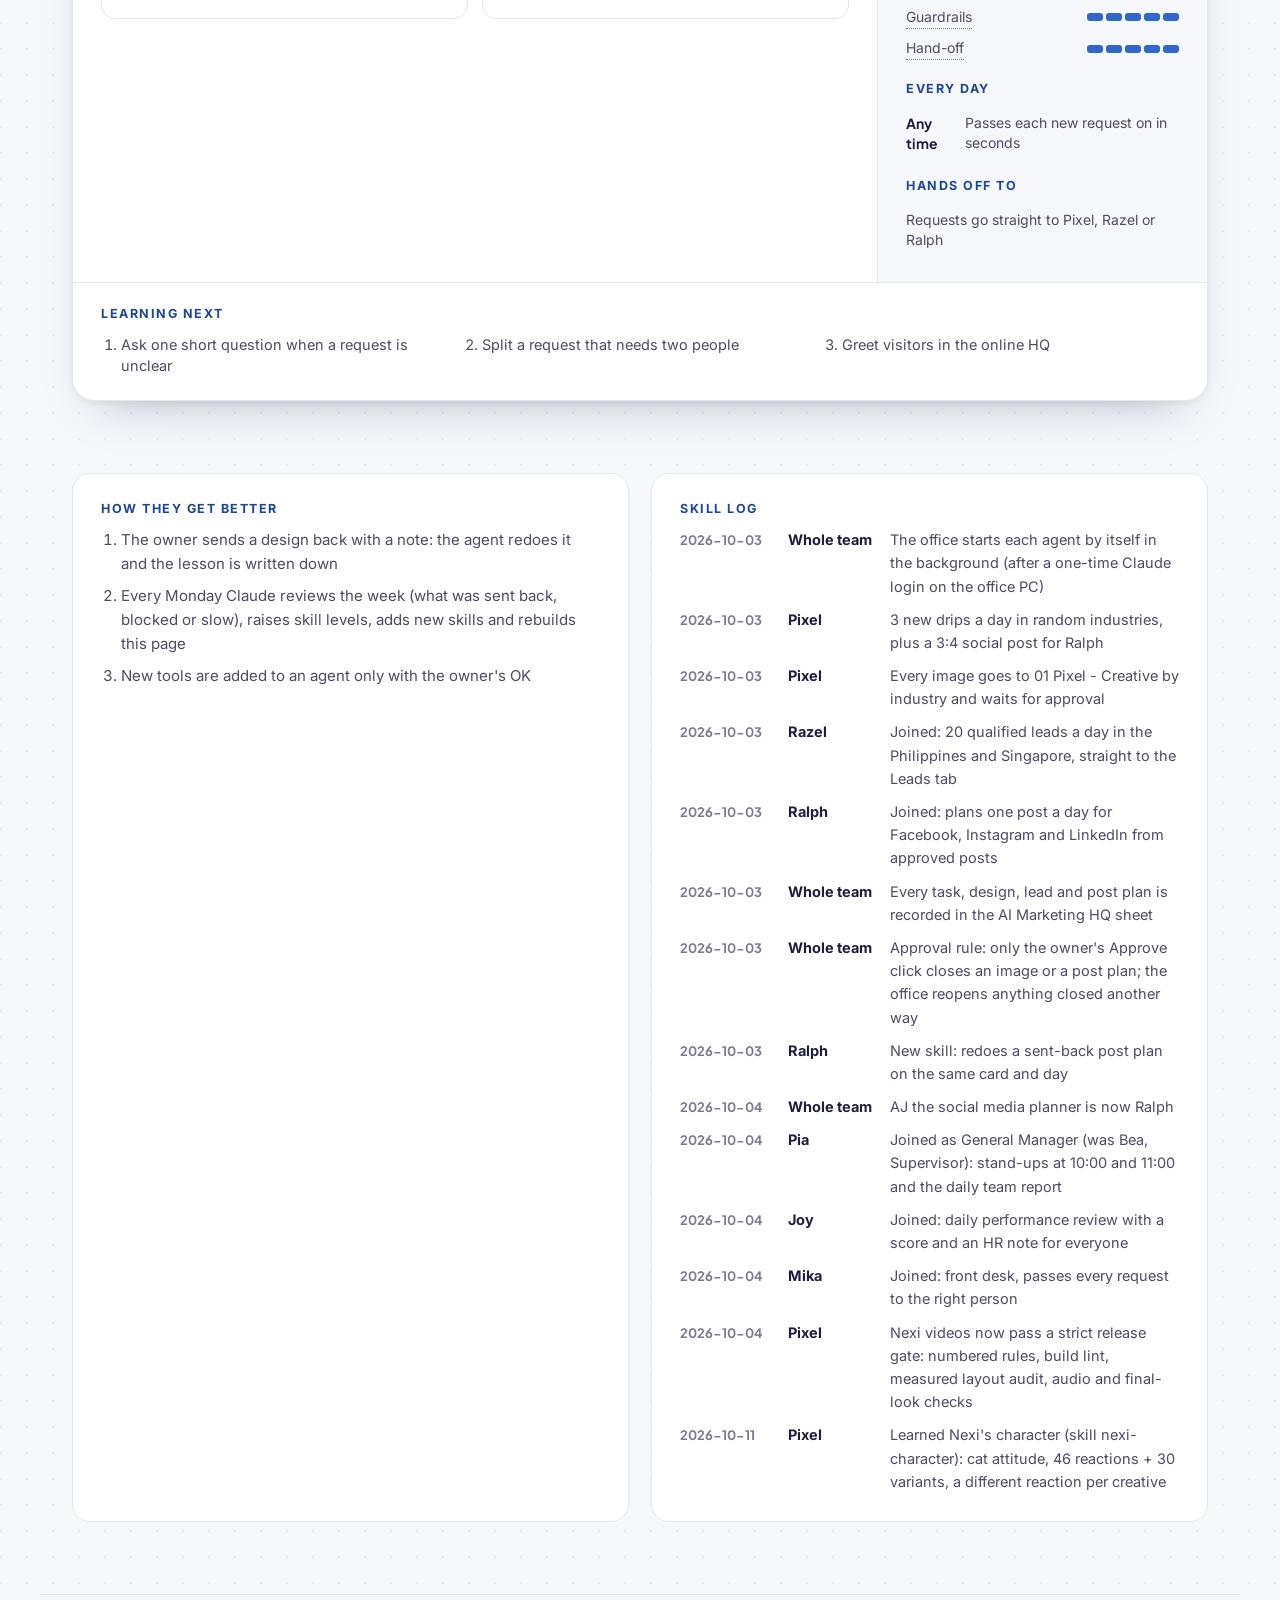
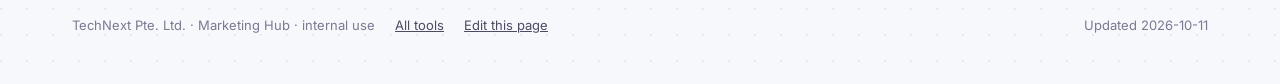
==== commit 7dc00f0e: "Hub: move the Skills page out to technext-claude-skills skills.html now redirects (keeping the #deep" ====
--- a/ai-team.html
+++ b/ai-team.html
@@ -71,7 +71,6 @@
       <a href="branding.html">Brand guide</a>
       <a href="nexi-studio.html">Nexi Studio</a>
       <a href="paid-ads.html">Paid ads</a>
-      <a href="skills.html">Skills</a>
       <a href="ai-team.html" aria-current="page">AI team</a>
       <a class="cta" href="https://technext.asia" target="_blank" rel="noopener">technext.asia</a>
     </nav>
